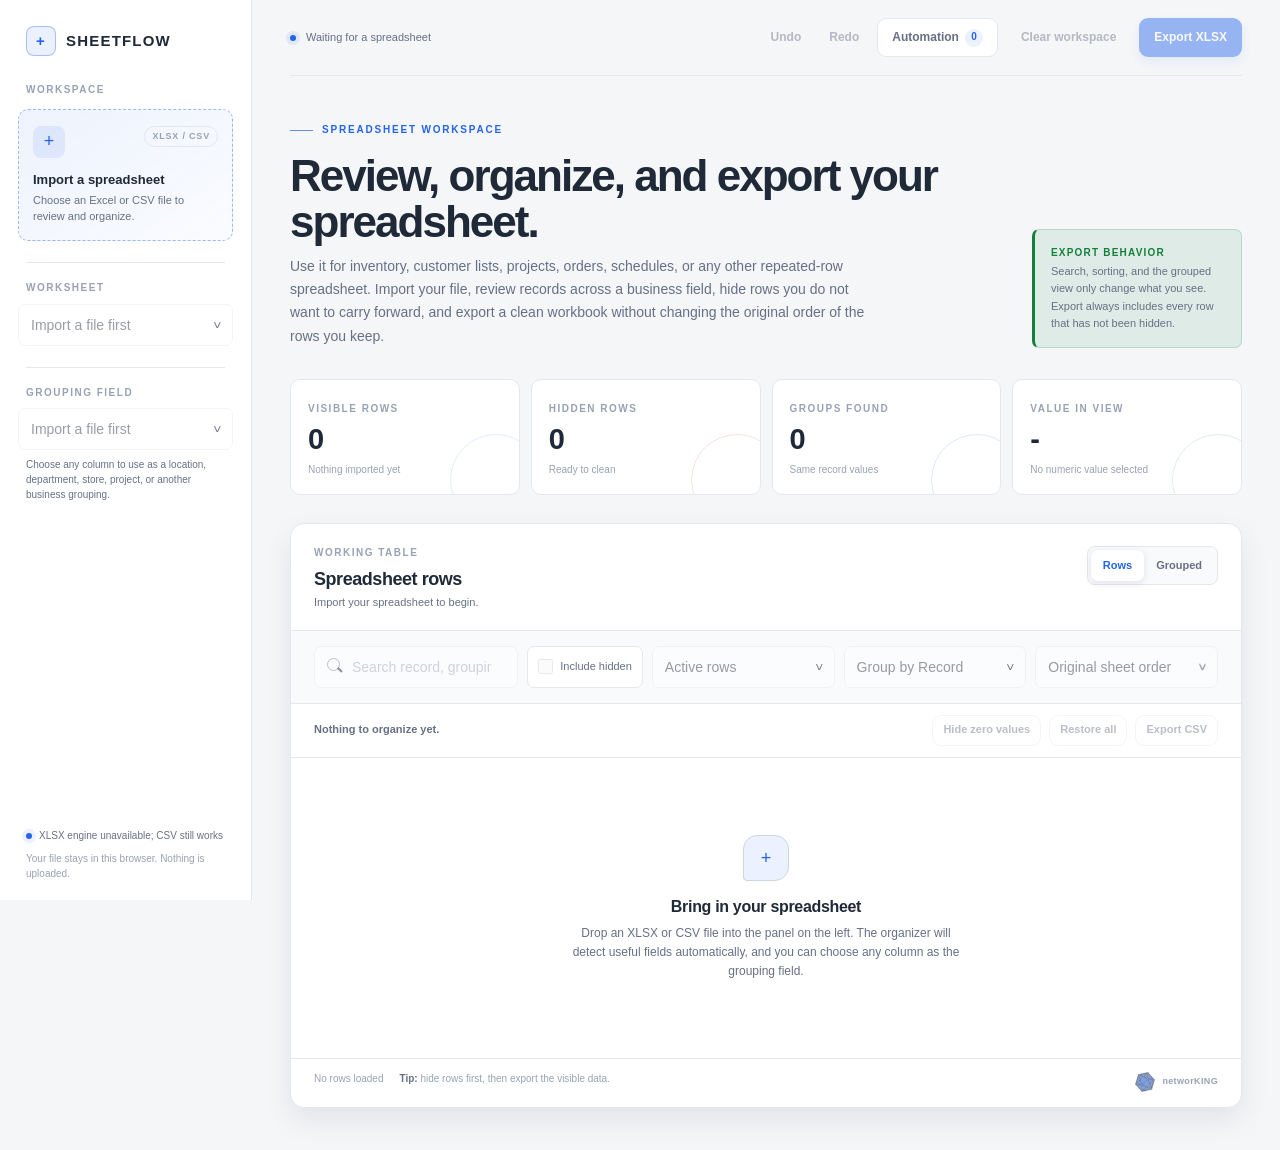
==== Main/stock-organizer.html @ 8cc901a8 "Add files via upload" ====
<!doctype html>
<html lang="en">
<head>
  <meta charset="utf-8">
  <meta name="viewport" content="width=device-width, initial-scale=1">
  <meta name="theme-color" content="#2563eb">
  <meta name="description" content="Review, organize, and export business spreadsheets from your browser.">
  <meta name="application-name" content="Sheetflow">
  <meta name="mobile-web-app-capable" content="yes">
  <meta name="apple-mobile-web-app-capable" content="yes">
  <meta name="apple-mobile-web-app-status-bar-style" content="default">
  <meta name="apple-mobile-web-app-title" content="Sheetflow">
  <link rel="manifest" href="./manifest.webmanifest">
  <link rel="icon" type="image/png" sizes="192x192" href="./icons/icon-192.png">
  <link rel="apple-touch-icon" href="./icons/icon-192.png">
  <title>Sheetflow - Spreadsheet Organizer</title>
  <style>
    :root {
      --bg: #f4f6f8;
      --panel: #ffffff;
      --panel-raised: #f8fafc;
      --line: #e4e7ec;
      --line-strong: #cfd5dd;
      --text: #1f2937;
      --muted: #667085;
      --faint: #98a2b3;
      --amber: #2563eb;
      --amber-soft: rgba(37, 99, 235, .09);
      --mint: #15803d;
      --mint-soft: rgba(21, 128, 61, .09);
      --red: #b42318;
      --red-soft: rgba(180, 35, 24, .08);
      --shadow: 0 12px 30px rgba(16, 24, 40, .08);
      --radius-lg: 14px;
      --radius-md: 10px;
      --radius-sm: 7px;
    }

    * { box-sizing: border-box; }
    html, body { min-width: 320px; min-height: 100%; }
    body {
      margin: 0;
      color: var(--text);
      background: var(--bg);
      font-family: "Segoe UI", Inter, ui-sans-serif, -apple-system, BlinkMacSystemFont, sans-serif;
      font-size: 14px;
      line-height: 1.45;
    }
    button, input, select { font: inherit; }
    button { border: 0; cursor: pointer; }
    button:disabled, select:disabled, input:disabled { cursor: not-allowed; opacity: .45; }
    [hidden] { display: none !important; }

    .app-shell { display: grid; grid-template-columns: 252px minmax(0, 1fr); min-height: 100vh; }
    .sidebar {
      display: flex; position: sticky; top: 0; flex-direction: column; height: 100vh;
      padding: 25px 18px 18px; border-right: 1px solid var(--line); background: var(--panel);
    }
    .brand { display: flex; align-items: center; gap: 10px; padding: 1px 8px 0; font-size: 15px; font-weight: 800; letter-spacing: .08em; }
    .brand-mark {
      display: grid; width: 30px; height: 30px; place-items: center; border: 1px solid rgba(37, 99, 235, .35);
      border-radius: 8px; color: var(--amber); background: var(--amber-soft); font-size: 15px;
    }
    .side-kicker, .field-label, .section-kicker, .stat-label {
      color: var(--faint); font-size: 10px; font-weight: 800; letter-spacing: .15em; text-transform: uppercase;
    }
    .side-kicker { margin: 27px 8px 11px; }
    .drop-zone {
      display: block; padding: 16px 14px 15px; border: 1px dashed rgba(37, 99, 235, .42); border-radius: var(--radius-md);
      background: linear-gradient(145deg, rgba(37, 99, 235, .08), rgba(37, 99, 235, .025));
      transition: border-color .16s, background .16s, transform .16s;
    }
    .drop-zone:hover, .drop-zone.is-dragging { border-color: var(--amber); background: rgba(37, 99, 235, .13); transform: translateY(-1px); }
    .drop-zone.is-loading { opacity: .65; pointer-events: none; }
    .drop-topline { display: flex; align-items: flex-start; justify-content: space-between; gap: 10px; }
    .drop-icon, .file-card-icon, .empty-symbol { display: grid; place-items: center; }
    .drop-icon { width: 32px; height: 32px; border-radius: 8px; color: var(--amber); background: var(--amber-soft); font-size: 18px; }
    .file-types { padding: 3px 7px; border: 1px solid var(--line); border-radius: 99px; color: var(--faint); font-size: 9px; font-weight: 800; letter-spacing: .09em; }
    .drop-zone strong { display: block; margin-top: 13px; font-size: 13px; }
    .drop-zone p { margin: 4px 0 0; color: var(--muted); font-size: 11px; line-height: 1.45; }
    .sidebar-divider { height: 1px; margin: 21px 8px 18px; background: var(--line); }
    .mobile-settings-slot { display: none; }
    .field-label { display: block; margin: 0 8px 8px; }
    .field-help { margin: 7px 8px 0; color: var(--muted); font-size: 10px; line-height: 1.5; }
    .select-wrap { position: relative; }
    .select-wrap::after { position: absolute; top: 50%; right: 13px; color: var(--muted); content: ">"; font-size: 12px; pointer-events: none; transform: translateY(-50%) rotate(90deg); }
    select, .search-input {
      width: 100%; min-height: 42px; border: 1px solid var(--line); border-radius: var(--radius-sm); outline: none;
      color: var(--text); background: var(--panel); transition: border-color .16s, box-shadow .16s;
    }
    select { appearance: none; padding: 0 36px 0 12px; }
    select:focus, .search-input:focus { border-color: rgba(37, 99, 235, .55); box-shadow: 0 0 0 3px rgba(37, 99, 235, .1); }
    .file-card { display: flex; align-items: center; gap: 10px; margin: 18px 2px 0; padding: 11px 10px; border: 1px solid var(--line); border-radius: var(--radius-sm); background: var(--panel-raised); }
    .file-card-icon { flex: 0 0 auto; width: 29px; height: 29px; border-radius: 8px; color: var(--mint); background: var(--mint-soft); font-size: 10px; font-weight: 900; }
    .file-card-copy { min-width: 0; }
    .file-card-copy strong, .file-card-copy span { display: block; overflow: hidden; text-overflow: ellipsis; white-space: nowrap; }
    .file-card-copy strong { font-size: 11px; }
    .file-card-copy span { margin-top: 2px; color: var(--muted); font-size: 10px; }
    .sidebar-foot { margin-top: auto; padding: 15px 8px 1px; color: var(--faint); font-size: 10px; line-height: 1.5; }
    .engine-line, .top-status { display: flex; align-items: center; gap: 10px; }
    .engine-line { gap: 7px; color: var(--muted); font-size: 10px; }
    .status-dot { display: inline-block; width: 6px; height: 6px; border-radius: 50%; background: var(--mint); box-shadow: 0 0 0 4px var(--mint-soft); }
    .status-dot.offline { background: var(--amber); box-shadow: 0 0 0 4px var(--amber-soft); }

     .main { min-width: 0; padding: 0 38px 42px; }
     .topbar { display: flex; align-items: center; justify-content: space-between; min-height: 76px; gap: 16px; border-bottom: 1px solid var(--line); }
     .top-status { color: var(--muted); font-size: 11px; }
     .top-actions, .quick-actions, .selection-actions { display: flex; align-items: center; gap: 8px; }
    .top-actions { flex-wrap: wrap; justify-content: flex-end; }
    .button { display: inline-flex; align-items: center; justify-content: center; min-height: 39px; padding: 0 14px; border: 1px solid transparent; border-radius: 9px; font-size: 12px; font-weight: 750; white-space: nowrap; transition: transform .16s, background .16s, color .16s, border-color .16s; }
    .button:hover:not(:disabled) { transform: translateY(-1px); }
    .button-primary { color: #ffffff; background: var(--amber); box-shadow: 0 5px 12px rgba(37, 99, 235, .18); }
    .button-primary:hover:not(:disabled) { background: #1d4ed8; }
    .button-quiet { border-color: var(--line); color: var(--muted); background: var(--panel); }
    .button-quiet:hover:not(:disabled), .button-ghost:hover:not(:disabled) { color: var(--text); background: var(--panel-raised); }
    .button-ghost { color: var(--muted); background: transparent; }
    .button-danger { border-color: rgba(180, 35, 24, .2); color: var(--red); background: var(--red-soft); }
    .button-small { min-height: 31px; padding: 0 10px; font-size: 11px; }
    .button-history { padding-right: 9px; padding-left: 9px; }
    .button-count { display: inline-flex; align-items: center; justify-content: center; min-width: 18px; min-height: 18px; margin-left: 6px; padding: 0 5px; border-radius: 99px; color: var(--amber); background: var(--amber-soft); font-size: 10px; }

    .hero { display: flex; align-items: flex-end; justify-content: space-between; gap: 40px; padding: 40px 0 31px; }
    .hero-copy { max-width: 710px; }
    .eyebrow { display: inline-flex; align-items: center; gap: 9px; color: var(--amber); font-size: 10px; font-weight: 850; letter-spacing: .18em; text-transform: uppercase; }
    .eyebrow::before { width: 23px; height: 1px; background: var(--amber); content: ""; opacity: .7; }
    h1 { max-width: 720px; margin: 15px 0 11px; font-size: clamp(30px, 3.5vw, 44px); font-weight: 720; letter-spacing: -.045em; line-height: 1.04; }
    .hero-copy p { max-width: 580px; margin: 0; color: var(--muted); font-size: 14px; line-height: 1.65; }
    .hero-note { flex: 0 0 210px; padding: 15px 16px; border: 1px solid rgba(21, 128, 61, .18); border-left: 3px solid var(--mint); border-radius: var(--radius-sm); color: var(--muted); background: var(--mint-soft); font-size: 11px; line-height: 1.55; }
    .hero-note strong { display: block; margin-bottom: 3px; color: var(--mint); font-size: 10px; letter-spacing: .12em; text-transform: uppercase; }

    .stats-grid { display: grid; grid-template-columns: repeat(4, minmax(0, 1fr)); gap: 11px; }
    .stat-card { position: relative; min-height: 112px; padding: 17px; overflow: hidden; border: 1px solid var(--line); border-radius: var(--radius-md); background: var(--panel); }
    .stat-card::after { position: absolute; right: -23px; bottom: -32px; width: 90px; height: 90px; border: 1px solid rgba(37, 99, 235, .12); border-radius: 50%; content: ""; }
    .stat-card:nth-child(2)::after { border-color: rgba(180, 35, 24, .13); }
    .stat-card:nth-child(3)::after { border-color: rgba(37, 99, 235, .15); }
    .stat-card:nth-child(4)::after { border-color: rgba(21, 128, 61, .14); }
    .stat-label { position: relative; z-index: 1; }
    .stat-value { position: relative; z-index: 1; display: block; margin-top: 8px; font-size: 29px; font-weight: 720; letter-spacing: -.05em; line-height: 1; }
    .stat-foot { position: relative; z-index: 1; display: block; margin-top: 9px; color: var(--faint); font-size: 10px; }

    .automation-panel { margin-top: 18px; border: 1px solid var(--line); border-radius: var(--radius-lg); background: var(--panel); box-shadow: 0 7px 20px rgba(16, 24, 40, .05); }
    .automation-head { display: flex; align-items: flex-start; justify-content: space-between; gap: 20px; padding: 19px 21px 16px; border-bottom: 1px solid var(--line); }
    .automation-actions { display: flex; align-items: center; flex-wrap: wrap; justify-content: flex-end; gap: 7px; }
    .automation-list { display: grid; gap: 8px; padding: 13px 21px 15px; }
    .automation-empty { padding: 17px 14px; border: 1px dashed var(--line-strong); border-radius: var(--radius-sm); color: var(--muted); background: var(--panel-raised); font-size: 12px; }
    .automation-rule { display: grid; grid-template-columns: auto minmax(0, 1fr) auto; align-items: center; gap: 12px; padding: 11px 12px; border: 1px solid var(--line); border-radius: var(--radius-sm); background: var(--panel); }
    .automation-rule.is-disabled { opacity: .56; }
    .rule-toggle { display: inline-flex; align-items: center; justify-content: center; width: 30px; height: 30px; border-radius: 8px; background: var(--mint-soft); }
    .rule-toggle input { width: 15px; height: 15px; margin: 0; accent-color: var(--mint); cursor: pointer; }
    .automation-rule-copy { min-width: 0; }
    .automation-rule-copy strong { display: block; overflow: hidden; text-overflow: ellipsis; white-space: nowrap; font-size: 12px; }
    .automation-rule-copy p { margin: 3px 0 0; overflow: hidden; color: var(--muted); font-size: 11px; text-overflow: ellipsis; white-space: nowrap; }
    .automation-rule-copy code { padding: 2px 5px; border-radius: 4px; color: var(--amber); background: var(--amber-soft); font-family: inherit; font-size: 10px; font-weight: 700; }
    .automation-rule-meta { display: block; margin-top: 3px; color: var(--faint); font-size: 10px; }
    .automation-rule-actions { display: flex; align-items: center; gap: 5px; }
    .automation-rule-actions .button { min-height: 28px; padding: 0 8px; font-size: 10px; }
    .automation-form { margin: 0 21px 18px; padding: 15px; border: 1px solid rgba(37, 99, 235, .2); border-radius: var(--radius-md); background: var(--amber-soft); }
    .automation-form-head { display: flex; align-items: baseline; justify-content: space-between; gap: 12px; margin-bottom: 12px; }
    .automation-form-head strong { font-size: 12px; }
    .automation-form-head span { color: var(--muted); font-size: 10px; }
    .automation-form-grid { display: grid; grid-template-columns: minmax(170px, 1.2fr) repeat(3, minmax(130px, 1fr)); gap: 9px; }
    .form-field { display: grid; gap: 5px; color: var(--muted); font-size: 10px; font-weight: 750; }
    .form-hint { color: var(--faint); font-size: 10px; font-weight: 500; }
    .form-field input, .form-field select { min-height: 37px; width: 100%; padding: 0 10px; border: 1px solid var(--line); border-radius: var(--radius-sm); outline: none; color: var(--text); background: var(--panel); }
    .form-field input:focus, .form-field select:focus { border-color: rgba(37, 99, 235, .55); box-shadow: 0 0 0 3px rgba(37, 99, 235, .1); }
    .automation-form-actions { display: flex; justify-content: flex-end; gap: 7px; margin-top: 12px; }

    .workspace { margin-top: 28px; border: 1px solid var(--line); border-radius: var(--radius-lg); background: var(--panel); box-shadow: var(--shadow); }
    .workspace-head { display: flex; align-items: flex-start; justify-content: space-between; gap: 22px; padding: 22px 23px 19px; border-bottom: 1px solid var(--line); }
    h2 { margin: 5px 0 3px; font-size: 18px; font-weight: 720; letter-spacing: -.025em; }
    .section-copy { margin: 0; color: var(--muted); font-size: 11px; }
    .view-tabs { display: inline-flex; flex: 0 0 auto; padding: 3px; border: 1px solid var(--line); border-radius: 8px; background: var(--panel-raised); }
    .view-tab { min-height: 31px; padding: 0 12px; border-radius: 7px; color: var(--muted); background: transparent; font-size: 11px; font-weight: 750; }
    .view-tab[aria-pressed="true"] { color: var(--amber); background: var(--panel); box-shadow: 0 2px 8px rgba(16, 24, 40, .1); }
    .filters { display: grid; grid-template-columns: minmax(220px, 1.8fr) repeat(3, minmax(145px, 1fr)); gap: 9px; padding: 15px 23px; border-bottom: 1px solid var(--line); background: var(--panel-raised); }
    .search-wrap { display: flex; position: relative; align-items: center; gap: 9px; }
    .search-wrap::before { position: absolute; top: 12px; left: 13px; width: 11px; height: 11px; border: 1.5px solid var(--muted); border-radius: 50%; content: ""; opacity: .8; pointer-events: none; }
    .search-wrap::after { position: absolute; top: 23px; left: 23px; width: 6px; height: 1.5px; background: var(--muted); content: ""; opacity: .8; pointer-events: none; transform: rotate(45deg); }
    .search-wrap .search-input { width: auto; min-width: 0; flex: 1 1 auto; padding: 0 12px 0 37px; }
    .search-input::placeholder { color: var(--faint); }
    .search-hidden-toggle { display: inline-flex; flex: 0 0 auto; align-items: center; gap: 7px; min-height: 42px; padding: 0 10px; border: 1px solid var(--line); border-radius: var(--radius-sm); color: var(--muted); background: var(--panel); font-size: 11px; white-space: nowrap; cursor: pointer; }
    .search-hidden-toggle:hover { border-color: var(--line-strong); color: var(--text); background: var(--panel-raised); }
    .search-hidden-toggle input { width: 15px; height: 15px; margin: 0; accent-color: var(--amber); cursor: pointer; }
    .quick-bar, .selection-bar { display: flex; align-items: center; justify-content: space-between; gap: 12px; min-height: 54px; padding: 10px 23px; border-bottom: 1px solid var(--line); }
    .quick-copy { color: var(--faint); font-size: 11px; }
    .quick-copy strong { color: var(--muted); font-weight: 650; }
    .selection-bar { border-bottom-color: rgba(37, 99, 235, .18); background: var(--amber-soft); }
    .selection-count { color: var(--amber); font-size: 11px; font-weight: 750; }

    .table-stage { position: relative; min-height: 230px; }
    .table-scroll { width: 100%; overflow-x: auto; scrollbar-color: rgba(37, 99, 235, .32) transparent; }
    #tableScroll { max-height: min(68vh, 760px); overflow: auto; }
    table { width: 100%; min-width: 700px; border-collapse: separate; border-spacing: 0; text-align: left; }
    th { position: sticky; top: 0; z-index: 2; padding: 12px 13px; border-bottom: 1px solid var(--line-strong); color: var(--faint); background: #f8fafc; font-size: 9px; font-weight: 850; letter-spacing: .14em; text-transform: uppercase; white-space: nowrap; }
    td { max-width: 360px; padding: 12px 13px; border-bottom: 1px solid var(--line); color: var(--text); font-size: 12px; vertical-align: middle; }
    tbody tr { transition: background .14s; }
    tbody tr:hover { background: rgba(37, 99, 235, .04); }
    tbody tr.is-hidden { background: rgba(180, 35, 24, .035); }
    tbody tr.is-hidden td { color: #7f8794; }
    .row-number, .row-number-cell { width: 56px; color: var(--faint); font-variant-numeric: tabular-nums; text-align: right; }
    .check-cell, .check-head { width: 42px; padding-right: 3px; padding-left: 13px; }
    .check-cell input, .check-head input { width: 15px; height: 15px; margin: 0; accent-color: var(--amber); cursor: pointer; }
    .cell-value { display: block; max-width: 370px; overflow: hidden; text-overflow: ellipsis; white-space: nowrap; }
    td[data-cell-row] { cursor: cell; }
    td[data-cell-row]:hover { background: rgba(37, 99, 235, .035); }
    td.cell-selected { outline: 2px solid rgba(37, 99, 235, .55); outline-offset: -2px; background: var(--amber-soft); }
    .cell-empty { color: var(--faint); font-size: 11px; font-style: italic; }
    .match-badge, .muted-badge, .hidden-badge { display: inline-flex; align-items: center; min-height: 22px; padding: 0 7px; border-radius: 6px; font-size: 10px; font-weight: 750; white-space: nowrap; }
    .match-badge { color: var(--amber); background: var(--amber-soft); }
    .muted-badge { color: var(--faint); background: #f2f4f7; }
    .hidden-badge { margin-left: 5px; color: var(--red); background: var(--red-soft); }
    .action-cell { width: 176px; text-align: right; white-space: nowrap; }
    .row-action { min-height: 29px; padding: 0 9px; border: 1px solid var(--line); border-radius: 7px; color: var(--muted); background: transparent; font-size: 10px; font-weight: 750; }
    .action-cell .row-action + .row-action { margin-left: 5px; }
    .row-action:hover { border-color: var(--line-strong); color: var(--text); background: var(--panel-raised); }
    .row-action.restore { border-color: rgba(21, 128, 61, .22); color: var(--mint); background: var(--mint-soft); }
    .row-action.group-action { border-color: rgba(37, 99, 235, .22); color: var(--amber); background: var(--amber-soft); }
    .row-action.group-action.restore { border-color: rgba(21, 128, 61, .22); color: var(--mint); background: var(--mint-soft); }
    .group-row td { padding-top: 14px; padding-bottom: 14px; background: var(--panel-raised); }
    .group-row.group-fully-hidden td { color: #828b99; }
    .expand-button { display: grid; width: 26px; height: 26px; place-items: center; border: 1px solid var(--line); border-radius: 7px; color: var(--muted); background: transparent; font-size: 15px; line-height: 1; transition: transform .16s, color .16s, background .16s; }
    .expand-button[aria-expanded="true"] { color: var(--amber); background: var(--amber-soft); transform: rotate(90deg); }
    .group-product { display: flex; align-items: center; gap: 8px; min-width: 220px; }
    .group-product strong { overflow: hidden; color: var(--text); font-size: 12px; font-weight: 700; text-overflow: ellipsis; white-space: nowrap; }
    .group-count { display: inline-flex; flex: 0 0 auto; align-items: center; min-height: 20px; padding: 0 6px; border-radius: 5px; color: var(--amber); background: var(--amber-soft); font-size: 9px; font-weight: 850; letter-spacing: .04em; text-transform: uppercase; }
    .group-count.unique { color: var(--faint); background: #f2f4f7; }
    .group-meta { color: var(--muted); font-size: 11px; white-space: nowrap; }
    .group-lines { color: var(--faint); font-size: 10px; line-height: 1.55; }
    .details-row:hover { background: transparent; }
    .details-row > td { padding: 0; background: #f5f7fa; }
    .group-details { margin: 0 18px 16px 96px; padding: 13px 14px 0; border: 1px solid var(--line); border-radius: 10px; background: var(--panel); }
    .details-heading { display: flex; align-items: center; justify-content: space-between; gap: 12px; padding-bottom: 10px; color: var(--faint); font-size: 9px; font-weight: 850; letter-spacing: .13em; text-transform: uppercase; }
    .mini-table { min-width: 580px; }
    .mini-table th { position: static; padding: 7px 9px; border-top: 1px solid var(--line); border-bottom: 1px solid var(--line); background: transparent; font-size: 8px; }
    .mini-table td { padding: 8px 9px; font-size: 11px; }
    .mini-table .action-cell { width: 84px; }

    .empty-state { display: grid; min-height: 300px; place-items: center; padding: 35px 22px; text-align: center; }
    .empty-inner { max-width: 390px; }
    .empty-symbol { width: 46px; height: 46px; margin: 0 auto 14px; border: 1px solid var(--line-strong); border-radius: 14px 14px 14px 4px; color: var(--amber); background: var(--amber-soft); font-size: 18px; }
    .empty-state h3 { margin: 0 0 6px; font-size: 16px; letter-spacing: -.02em; }
    .empty-state p { margin: 0; color: var(--muted); font-size: 12px; line-height: 1.6; }
     .workspace-foot { display: flex; flex-wrap: wrap; justify-content: space-between; gap: 16px; padding: 13px 23px 15px; border-top: 1px solid var(--line); color: var(--faint); font-size: 10px; }
     .workspace-foot strong { color: var(--muted); font-weight: 650; }
     .workspace-maker { display: inline-flex; align-items: center; gap: 7px; margin-left: auto; color: var(--faint); font-size: 9px; font-weight: 700; letter-spacing: .04em; }
     .workspace-maker img { width: 20px; height: 20px; object-fit: contain; opacity: .65; }
    .page-controls { display: inline-flex; align-items: center; gap: 7px; color: var(--muted); white-space: nowrap; }
    .page-button { min-height: 27px; padding: 0 8px; border: 1px solid var(--line); border-radius: 6px; color: var(--muted); background: var(--panel); font-size: 10px; font-weight: 700; }
    .page-button:hover:not(:disabled) { border-color: var(--line-strong); color: var(--text); background: var(--panel-raised); }
    .toast { position: fixed; right: 22px; bottom: 22px; z-index: 20; max-width: min(360px, calc(100vw - 44px)); padding: 12px 14px; border: 1px solid var(--line-strong); border-radius: 8px; color: var(--text); background: var(--panel); box-shadow: var(--shadow); font-size: 12px; opacity: 0; pointer-events: none; transform: translateY(8px); transition: opacity .18s, transform .18s; }
    .toast.is-visible { opacity: 1; transform: translateY(0); }
    .toast.success { border-color: rgba(21, 128, 61, .34); }
    .toast.error { border-color: rgba(180, 35, 24, .38); color: #912018; }
    .sr-only { position: absolute; width: 1px; height: 1px; padding: 0; overflow: hidden; clip: rect(0, 0, 0, 0); white-space: nowrap; border: 0; }

    @media (max-width: 1050px) {
      .main { padding-right: 24px; padding-left: 24px; }
      .filters { grid-template-columns: minmax(180px, 1.4fr) repeat(3, minmax(125px, 1fr)); padding-right: 17px; padding-left: 17px; }
      .workspace-head, .quick-bar, .selection-bar, .workspace-foot { padding-right: 17px; padding-left: 17px; }
      .group-details { margin-left: 65px; }
    }
    @media (max-width: 860px) {
      .app-shell { display: block; }
      .sidebar { position: relative; width: 100%; height: auto; padding: 18px; border-right: 0; border-bottom: 1px solid var(--line); }
      .side-kicker { margin-top: 20px; }
      .sidebar-foot { display: none; }
      .main { padding: 0 18px 30px; }
      .topbar { position: sticky; top: 0; z-index: 10; min-height: 67px; background: var(--bg); }
      .hero { align-items: flex-start; flex-direction: column; gap: 20px; padding-top: 36px; }
      .hero-note { flex-basis: auto; max-width: 380px; }
      .filters { grid-template-columns: repeat(3, minmax(0, 1fr)); }
      .search-wrap { grid-column: 1 / -1; }
      .automation-panel { scroll-margin-top: 78px; }
      .automation-head { align-items: flex-start; flex-direction: column; }
      .automation-actions { justify-content: flex-start; }
      .automation-form-grid { grid-template-columns: repeat(2, minmax(0, 1fr)); }
    }
    @media (max-width: 570px) {
      .top-actions .button-ghost { display: none; }
      .topbar { min-height: 62px; gap: 8px; }
       .top-status { max-width: 135px; overflow: hidden; text-overflow: ellipsis; white-space: nowrap; }
      .top-actions { flex: 0 0 auto; gap: 5px; }
      .top-actions .button { min-height: 38px; padding-right: 10px; padding-left: 10px; }
      .hero { display: none; }
      .sidebar > .brand, .sidebar > .side-kicker, .sidebar > .file-card, .sidebar > .sidebar-foot { display: none; }
      .sidebar-settings-slot { display: none; }
      .mobile-settings-slot { display: none; }
      .mobile-settings-slot .sidebar-settings { padding: 12px 12px 2px; border: 1px solid var(--line); border-radius: var(--radius-md); background: var(--panel); }
      .mobile-settings-slot .sidebar-divider:first-child { margin-top: 0; }
      h1 { font-size: 35px; }
      .stats-grid { grid-template-columns: repeat(2, minmax(0, 1fr)); }
      .stat-card { min-height: 100px; padding: 14px; }
      .stat-value { font-size: 25px; }
      .workspace { margin-top: 20px; border-radius: 16px; }
      .workspace-head { align-items: flex-start; flex-direction: column; gap: 15px; }
      .view-tabs { width: 100%; }
      .view-tab { width: 50%; }
      .filters { grid-template-columns: 1fr; padding-top: 12px; padding-bottom: 12px; }
      .search-wrap { grid-column: auto; }
      .quick-bar, .selection-bar, .workspace-foot { align-items: flex-start; flex-direction: column; }
      .quick-actions, .selection-actions { justify-content: flex-start; flex-wrap: wrap; }
      .button-small, .page-button { min-height: 37px; }
       .workspace-foot { gap: 5px; }
       .workspace-maker { margin-left: 0; }
      .group-details { margin-right: 8px; margin-left: 8px; }
      .automation-head, .automation-list, .automation-form { padding-right: 14px; padding-left: 14px; }
      .automation-form { margin-right: 8px; margin-left: 8px; }
      .automation-form-head { align-items: flex-start; flex-direction: column; gap: 4px; }
      .automation-form-grid { grid-template-columns: 1fr; }
      .automation-actions { width: 100%; }
      .automation-actions .button { flex: 1 1 0; }
      .automation-rule { grid-template-columns: auto minmax(0, 1fr); }
      .automation-rule-actions { grid-column: 2; justify-content: flex-start; }
      .automation-rule-copy strong, .automation-rule-copy p { white-space: normal; }
      .search-wrap { flex-wrap: wrap; }
      .search-wrap .search-input { flex-basis: 180px; }
    }
  </style>
</head>
<body>
  <div class="app-shell">
    <aside class="sidebar">
      <div class="brand"><span class="brand-mark">+</span><span>SHEETFLOW</span></div>
      <div class="side-kicker">Workspace</div>
      <label class="drop-zone" id="dropZone" for="fileInput">
        <div class="drop-topline"><span class="drop-icon">+</span><span class="file-types">XLSX / CSV</span></div>
        <strong>Import a spreadsheet</strong>
        <p>Choose an Excel or CSV file to review and organize.</p>
      </label>
      <input class="sr-only" id="fileInput" type="file" accept=".xlsx,.xls,.csv,.tsv,text/csv,application/vnd.openxmlformats-officedocument.spreadsheetml.sheet">
      <div class="sidebar-settings-slot" id="sidebarSettingsSlot">
        <div class="sidebar-settings" id="sidebarSettings">
          <div class="sidebar-divider"></div>
          <label class="field-label" for="sheetSelect">Worksheet</label>
          <div class="select-wrap"><select id="sheetSelect" disabled><option>Import a file first</option></select></div>
          <div class="sidebar-divider"></div>
          <label class="field-label" for="groupFieldSelect">Grouping field</label>
          <div class="select-wrap"><select id="groupFieldSelect" disabled><option>Import a file first</option></select></div>
          <p class="field-help" id="groupFieldHelp">Choose any column for a location, department, store, project, category, or another business grouping.</p>
        </div>
      </div>
      <div class="file-card" id="fileCard" hidden>
        <span class="file-card-icon">XLS</span>
        <div class="file-card-copy"><strong id="fileName">No file loaded</strong><span id="fileMeta">Ready for a sheet</span></div>
      </div>
      <div class="sidebar-foot">
        <div class="engine-line"><span class="status-dot" id="engineDot"></span><span id="engineStatus">Spreadsheet engine ready</span></div>
        <div style="margin-top: 8px;">Your file stays in this browser. Nothing is uploaded.</div>
      </div>
    </aside>

     <main class="main">
         <header class="topbar">
          <div class="top-status"><span class="status-dot" id="workspaceDot"></span><span id="topStatus">Waiting for a spreadsheet</span></div>
          <div class="top-actions"><button class="button button-ghost button-history" id="undoButton" type="button" title="Undo (Ctrl+Z)" disabled>Undo</button><button class="button button-ghost button-history" id="redoButton" type="button" title="Redo (Ctrl+Y)" disabled>Redo</button><button class="button button-quiet" id="automationButton" type="button" aria-expanded="false">Automation <span class="button-count" id="automationRuleCount">0</span></button><button class="button button-ghost" id="clearButton" type="button" disabled>Clear workspace</button><button class="button button-primary" id="exportXlsxButton" type="button" disabled>Export XLSX</button></div>
        </header>

       <div class="mobile-settings-slot" id="mobileSettingsSlot"></div>

       <section class="hero">
        <div class="hero-copy">
          <div class="eyebrow">Spreadsheet workspace</div>
          <h1>Review, organize, and export your spreadsheet.</h1>
          <p>Use it for inventory, customer lists, projects, orders, schedules, or any other repeated-row spreadsheet. Import your file, review records across a business field, hide rows you do not want to carry forward, and export a clean workbook without changing the original order of the rows you keep.</p>
        </div>
        <div class="hero-note"><strong>Export behavior</strong>Search, sorting, and the grouped view only change what you see. Export always includes every row that has not been hidden.</div>
      </section>

      <section class="stats-grid" aria-label="Sheet summary">
        <article class="stat-card"><span class="stat-label">Visible rows</span><strong class="stat-value" id="visibleStat">0</strong><span class="stat-foot" id="visibleStatFoot">Nothing imported yet</span></article>
        <article class="stat-card"><span class="stat-label">Hidden rows</span><strong class="stat-value" id="hiddenStat">0</strong><span class="stat-foot" id="hiddenStatFoot">Ready to clean</span></article>
        <article class="stat-card"><span class="stat-label">Groups found</span><strong class="stat-value" id="duplicateStat">0</strong><span class="stat-foot" id="duplicateStatFoot">Same record values</span></article>
         <article class="stat-card"><span class="stat-label">Value in view</span><strong class="stat-value" id="quantityStat">-</strong><span class="stat-foot" id="quantityStatFoot">No value field selected</span></article>
      </section>

      <section class="automation-panel" id="automationPanel" hidden aria-labelledby="automationTitle">
        <div class="automation-head">
          <div><div class="section-kicker">Repeatable cleanup</div><h2 id="automationTitle">Automation rules</h2><p class="section-copy" id="automationSummary">Create rules for the rows you remove every day.</p></div>
          <div class="automation-actions"><button class="button button-quiet button-small" id="runAutomationButton" type="button" disabled>Run rules</button><button class="button button-primary button-small" id="addRuleButton" type="button">New rule</button><button class="button button-ghost button-small" id="closeAutomationButton" type="button">Close</button></div>
        </div>
        <div class="automation-list" id="automationList"></div>
        <form class="automation-form" id="automationForm" hidden>
          <div class="automation-form-head"><strong id="ruleFormTitle">New automation rule</strong><span>Rules hide matching rows; they never delete data.</span></div>
          <div class="automation-form-grid">
            <label class="form-field"><span>Rule name</span><input id="ruleNameInput" type="text" maxlength="80" placeholder="Hide unwanted records"></label>
            <label class="form-field"><span>Column</span><select id="ruleColumnSelect"></select></label>
            <label class="form-field"><span>Condition</span><select id="ruleOperatorSelect"><option value="contains">Contains</option><option value="equals">Equals</option></select></label>
            <label class="form-field"><span>Value</span><input id="ruleValueInput" type="text" maxlength="120" placeholder="TEST or <empty>"><small class="form-hint">Use &lt;empty&gt; to match blank cells.</small></label>
          </div>
          <div class="automation-form-actions"><button class="button button-ghost button-small" id="cancelRuleButton" type="button">Cancel</button><button class="button button-primary button-small" id="saveRuleButton" type="submit">Save rule</button></div>
        </form>
      </section>

      <section class="workspace" aria-label="Spreadsheet workspace">
        <div class="workspace-head">
          <div><div class="section-kicker">Working table</div><h2 id="tableTitle">Spreadsheet rows</h2><p class="section-copy" id="tableSubtitle">Import your spreadsheet to begin.</p></div>
          <div class="view-tabs" role="group" aria-label="Table view"><button class="view-tab" type="button" data-view="rows" aria-pressed="true">Rows</button><button class="view-tab" type="button" data-view="groups" aria-pressed="false">Grouped</button></div>
        </div>
        <div class="filters">
          <div class="search-wrap"><label class="sr-only" for="searchInput">Search spreadsheet</label><input class="search-input" id="searchInput" type="search" placeholder="Search record, grouping field, or any cell..." disabled><label class="search-hidden-toggle" for="includeHidden"><input id="includeHidden" type="checkbox" disabled><span>Include hidden</span></label></div>
          <div class="select-wrap"><label class="sr-only" for="scopeSelect">Rows to show</label><select id="scopeSelect" disabled><option value="active">Active rows</option><option value="duplicates">Duplicate records</option><option value="hidden">Hidden rows</option><option value="all">All rows</option></select></div>
          <div class="select-wrap"><label class="sr-only" for="duplicateMode">Grouping mode</label><select id="duplicateMode" disabled><option value="product">Group by record</option><option value="location">Group by selected field</option><option value="product-location">Group by record + selected field</option><option value="exact">Group by exact row</option></select></div>
          <div class="select-wrap"><label class="sr-only" for="sortSelect">Sort displayed rows</label><select id="sortSelect" disabled><option value="original">Original sheet order</option><option value="product">Record A-Z</option><option value="quantity">Value high-low</option></select></div>
        </div>
        <div class="quick-bar"><div class="quick-copy" id="quickCopy"><strong>Nothing to organize yet.</strong></div><div class="quick-actions"><button class="button button-quiet button-small" id="hideZeroButton" type="button" disabled>Hide zero values</button><button class="button button-quiet button-small" id="restoreAllButton" type="button" disabled>Restore all</button><button class="button button-quiet button-small" id="exportCsvButton" type="button" disabled>Export CSV</button></div></div>
        <div class="selection-bar" id="selectionBar" hidden><span class="selection-count" id="selectionCount">0 selected</span><div class="selection-actions"><button class="button button-quiet button-small" id="hideSelectedButton" type="button">Hide selected</button><button class="button button-quiet button-small" id="restoreSelectedButton" type="button">Restore selected</button><button class="button button-ghost button-small" id="clearSelectionButton" type="button">Clear selection</button></div></div>
        <div class="table-stage">
          <div class="table-scroll" id="tableScroll" hidden><table id="stockTable"><thead id="tableHead"></thead><tbody id="tableBody"></tbody></table></div>
          <div class="empty-state" id="emptyState"><div class="empty-inner"><div class="empty-symbol">+</div><h3 id="emptyTitle">Bring in your spreadsheet</h3><p id="emptyCopy">Drop an XLSX or CSV file into the panel on the left. The organizer will detect useful fields automatically, and you can choose any columns for your workflow.</p></div></div>
        </div>
         <div class="workspace-foot"><span id="resultCount">No rows loaded</span><div class="page-controls" id="pageControls" hidden><button class="page-button" id="previousPageButton" type="button">Previous</button><span id="pageStatus">Page 1 of 1</span><button class="page-button" id="nextPageButton" type="button">Next</button></div><span id="exportHint"><strong>Tip:</strong> hide rows first, then export the visible data.</span><div class="workspace-maker"><img src="../networKING.svg" alt="networKING logo"><span>networKING</span></div></div>
      </section>
    </main>
  </div>
  <div class="toast" id="toast" role="status" aria-live="polite"></div>

  <script src="https://cdn.sheetjs.com/xlsx-0.20.3/package/dist/xlsx.full.min.js"></script>
  <script>
    (() => {
      "use strict";

      const $ = (id) => document.getElementById(id);
      const refs = {
        fileInput: $("fileInput"), dropZone: $("dropZone"), sheetSelect: $("sheetSelect"),
        fileCard: $("fileCard"), fileName: $("fileName"), fileMeta: $("fileMeta"), sidebarSettings: $("sidebarSettings"), sidebarSettingsSlot: $("sidebarSettingsSlot"), mobileSettingsSlot: $("mobileSettingsSlot"), groupFieldSelect: $("groupFieldSelect"), groupFieldHelp: $("groupFieldHelp"),
        engineDot: $("engineDot"), engineStatus: $("engineStatus"), workspaceDot: $("workspaceDot"),
        topStatus: $("topStatus"), undoButton: $("undoButton"), redoButton: $("redoButton"), automationButton: $("automationButton"),
        automationRuleCount: $("automationRuleCount"), clearButton: $("clearButton"), exportXlsxButton: $("exportXlsxButton"),
        visibleStat: $("visibleStat"), visibleStatFoot: $("visibleStatFoot"), hiddenStat: $("hiddenStat"),
        hiddenStatFoot: $("hiddenStatFoot"), duplicateStat: $("duplicateStat"), duplicateStatFoot: $("duplicateStatFoot"),
        quantityStat: $("quantityStat"), quantityStatFoot: $("quantityStatFoot"), tableTitle: $("tableTitle"),
        tableSubtitle: $("tableSubtitle"), viewTabs: Array.from(document.querySelectorAll("[data-view]")),
        searchInput: $("searchInput"), includeHidden: $("includeHidden"), scopeSelect: $("scopeSelect"), duplicateMode: $("duplicateMode"),
        sortSelect: $("sortSelect"), quickCopy: $("quickCopy"), hideZeroButton: $("hideZeroButton"),
        restoreAllButton: $("restoreAllButton"), exportCsvButton: $("exportCsvButton"), selectionBar: $("selectionBar"),
        selectionCount: $("selectionCount"), hideSelectedButton: $("hideSelectedButton"),
        restoreSelectedButton: $("restoreSelectedButton"), clearSelectionButton: $("clearSelectionButton"),
        tableScroll: $("tableScroll"), tableHead: $("tableHead"), tableBody: $("tableBody"), emptyState: $("emptyState"),
        emptyTitle: $("emptyTitle"), emptyCopy: $("emptyCopy"), resultCount: $("resultCount"), exportHint: $("exportHint"),
        pageControls: $("pageControls"), previousPageButton: $("previousPageButton"), pageStatus: $("pageStatus"), nextPageButton: $("nextPageButton"),
        automationPanel: $("automationPanel"), automationSummary: $("automationSummary"), automationList: $("automationList"),
        runAutomationButton: $("runAutomationButton"), addRuleButton: $("addRuleButton"), closeAutomationButton: $("closeAutomationButton"),
        automationForm: $("automationForm"), ruleFormTitle: $("ruleFormTitle"), ruleNameInput: $("ruleNameInput"), ruleColumnSelect: $("ruleColumnSelect"),
        ruleOperatorSelect: $("ruleOperatorSelect"), ruleValueInput: $("ruleValueInput"), cancelRuleButton: $("cancelRuleButton"), saveRuleButton: $("saveRuleButton"), toast: $("toast")
      };

      const state = {
        fileName: "", sourceType: "", workbook: null, sheetStates: new Map(), currentSheet: "",
        view: "rows", scope: "active", sort: "original", duplicateMode: "product", search: "", searchNormalized: "", includeHidden: false,
        expandedGroups: new Set(), selectedIds: new Set(), selectedCell: null, toastTimer: null,
        loading: false, loadingFileName: "", page: 1, pageSize: 250, automationRules: [], automationPanelOpen: false, editingRuleId: null,
        history: [], historyIndex: -1
      };

      const headerHints = ["location", "store", "branch", "site", "warehouse", "department", "division", "region", "area", "room", "section", "zone", "project", "team", "category", "customer", "client", "order", "case", "ticket", "record", "product", "item", "sku", "description", "quantity", "qty", "stock", "units", "amount", "total", "value", "balance", "count", "name"];
      const automationStorageKey = "stockflow-automation-rules-v1";
      const emptyToken = "<empty>";

      function hasEngine() {
        return typeof window.XLSX !== "undefined" && window.XLSX && window.XLSX.utils;
      }

      function loadAutomationRules() {
        try {
          if (typeof localStorage === "undefined") return [];
          const saved = JSON.parse(localStorage.getItem(automationStorageKey) || "[]");
          if (!Array.isArray(saved)) return [];
          return saved.filter((rule) => rule && typeof rule === "object").map((rule) => ({
            id: String(rule.id || `rule-${Date.now()}-${Math.random().toString(36).slice(2)}`),
            name: String(rule.name || "Untitled rule"), column: String(rule.column || "product"),
            columnLabel: String(rule.columnLabel || "Record"), operator: rule.operator === "equals" ? "equals" : "contains",
            value: String(rule.value || ""), enabled: rule.enabled !== false, lastAffected: Number(rule.lastAffected) || 0,
            lastRunAt: String(rule.lastRunAt || "")
          }));
        } catch (error) {
          console.warn("Automation rules could not be loaded.", error);
          return [];
        }
      }

      function saveAutomationRules() {
        try {
          if (typeof localStorage !== "undefined") localStorage.setItem(automationStorageKey, JSON.stringify(state.automationRules));
        } catch (error) {
          console.warn("Automation rules could not be saved.", error);
        }
      }

      function escapeHTML(value) {
        return String(value).replace(/[&<>"']/g, (character) => {
          if (character === "&") return "&amp;";
          if (character === "<") return "&lt;";
          if (character === ">") return "&gt;";
          if (character === "\"") return "&quot;";
          return "&#39;";
        });
      }

      function valueToString(value) {
        if (value === null || value === undefined) return "";
        if (value instanceof Date && !Number.isNaN(value.getTime())) {
          return value.toLocaleDateString(undefined, { year: "numeric", month: "short", day: "numeric" });
        }
        return String(value);
      }

      function normalizeText(value) {
        return valueToString(value).normalize("NFKC").toLocaleLowerCase().replace(/\s+/g, " ").trim();
      }

      function formatNumber(value) {
        return new Intl.NumberFormat(undefined, { maximumFractionDigits: 4 }).format(value);
      }

      function parseNumber(value) {
        if (typeof value === "number" && Number.isFinite(value)) return value;
        const text = valueToString(value).replace(/,/g, "").trim();
        if (!text) return null;
        const number = Number(text);
        return Number.isFinite(number) ? number : null;
      }

      function formatCell(value) {
        const text = valueToString(value);
        return text ? `<span class="cell-value" title="${escapeHTML(text)}">${escapeHTML(text)}</span>` : `<span class="cell-empty">${escapeHTML(emptyToken)}</span>`;
      }

      function padRow(row, width) {
        const result = Array.isArray(row) ? row.slice(0, width) : [];
        while (result.length < width) result.push("");
        return result;
      }

      function isBlankRow(row) {
        return row.every((value) => !valueToString(value).trim());
      }

      function detectHeaderIndex(aoa) {
        let bestIndex = 0;
        let bestScore = 0;
        for (let index = 0; index < Math.min(aoa.length, 15); index += 1) {
          const text = (aoa[index] || []).map(valueToString).join(" ").toLocaleLowerCase();
          const score = headerHints.reduce((total, hint) => total + (text.includes(hint) ? 1 : 0), 0);
          if (score > bestScore) {
            bestIndex = index;
            bestScore = score;
          }
        }
        if (bestScore > 0) return bestIndex;
        const firstPopulated = aoa.findIndex((row) => (row || []).filter((value) => valueToString(value).trim()).length > 1);
        return firstPopulated >= 0 ? firstPopulated : 0;
      }

      function makeHeaderLabels(values, width) {
        const seen = new Map();
        return values.slice(0, width).map((value, index) => {
          const base = valueToString(value).trim() || `Column ${index + 1}`;
          const count = (seen.get(base) || 0) + 1;
          seen.set(base, count);
          return count === 1 ? base : `${base} (${count})`;
        });
      }

      function findColumn(labels, expressions) {
        return labels.findIndex((label) => expressions.some((expression) => expression.test(label)));
      }

      function buildSheetState(name, sourceSheet, csvRows) {
        let aoa = csvRows;
        let sourceWidth = 1;
        if (sourceSheet) {
          aoa = window.XLSX.utils.sheet_to_json(sourceSheet, { header: 1, defval: "", raw: true, blankrows: true });
          if (sourceSheet["!ref"]) {
            const range = window.XLSX.utils.decode_range(sourceSheet["!ref"]);
            sourceWidth = range.e.c - range.s.c + 1;
          }
        }
        aoa = Array.isArray(aoa) ? aoa : [];
        const width = Math.max(sourceWidth, 1, ...aoa.map((row) => Array.isArray(row) ? row.length : 0));
        const headerIndex = detectHeaderIndex(aoa);
        const headerValues = padRow(aoa[headerIndex] || [], width);
        const headers = makeHeaderLabels(headerValues, width);
        const prefixRows = aoa.slice(0, headerIndex).map((row) => padRow(row, width));
        const rows = aoa.slice(headerIndex + 1).map((row, index) => {
          const values = padRow(row, width);
          return { id: `${name}-${headerIndex + index + 2}`, values, searchText: values.map(normalizeText).join(" "), emptyColumns: values.map((value) => !valueToString(value).trim()), sourceIndex: index, sourceRowNumber: headerIndex + index + 2, blank: isBlankRow(values), hidden: false };
        });
         const product = findColumn(headers, [/product/i, /item/i, /sku/i, /description/i, /customer/i, /client/i, /order/i, /case/i, /ticket/i, /service/i, /account/i, /asset/i, /job/i, /claim/i, /reference/i, /record/i, /code/i, /^name/i, /^id$/i]);
         const location = findColumn(headers, [/location/i, /store/i, /branch/i, /site/i, /warehouse/i, /department/i, /division/i, /region/i, /area/i, /room/i, /section/i, /zone/i, /project/i, /team/i]);
         const quantity = findColumn(headers, [/quantity/i, /qty/i, /stock/i, /on[ -]?hand/i, /units?/i, /count/i, /amount/i, /total/i, /value/i, /balance/i, /cost/i, /price/i, /hours?/i, /score/i, /rate/i, /percent/i]);
        return {
          name, sourceSheet, width, headerIndex, headerValues, headers, prefixRows, rows, groupCache: new Map(),
           productColumn: product >= 0 ? product : null, locationColumn: location >= 0 ? location : null,
          quantityColumn: quantity >= 0 ? quantity : null
        };
      }

      function detectDelimiter(text) {
        const firstLine = text.split(/\r?\n/, 1)[0];
        return [",", "\t", ";"].reduce((best, candidate) => {
          const score = firstLine.split(candidate).length;
          return score > best.score ? { candidate, score } : best;
        }, { candidate: ",", score: 0 }).candidate;
      }

      function parseDelimited(text, delimiter) {
        const rows = [];
        let row = [], field = "", quoted = false;
        for (let index = 0; index < text.length; index += 1) {
          const character = text[index];
          if (quoted) {
            if (character === '"' && text[index + 1] === '"') { field += '"'; index += 1; }
            else if (character === '"') quoted = false;
            else field += character;
          } else if (character === '"' && field.length === 0) quoted = true;
          else if (character === delimiter) { row.push(field); field = ""; }
          else if (character === "\r" || character === "\n") {
            row.push(field); field = "";
            if (row.some((value) => value !== "") || row.length > 1) rows.push(row);
            row = [];
            if (character === "\r" && text[index + 1] === "\n") index += 1;
          } else field += character;
        }
        if (field !== "" || row.length > 0) {
          row.push(field);
          if (row.some((value) => value !== "") || row.length > 1) rows.push(row);
        }
        return rows;
      }

      function currentSheet() { return state.sheetStates.get(state.currentSheet) || null; }

      function placeSidebarSettings() {
        const isPhone = window.matchMedia && window.matchMedia("(max-width: 570px)").matches;
        const target = isPhone ? refs.mobileSettingsSlot : refs.sidebarSettingsSlot;
        if (target && refs.sidebarSettings.parentElement !== target) target.appendChild(refs.sidebarSettings);
      }

      function columnLabel(sheet, columnIndex, fallback) {
        if (!sheet || columnIndex === null || columnIndex === undefined) return fallback;
        return valueToString(sheet.headers[columnIndex]).trim() || fallback;
      }

      function productFieldLabel(sheet) {
        return columnLabel(sheet, sheet ? sheet.productColumn : null, "Record");
      }

      function groupingFieldLabel(sheet) {
        return columnLabel(sheet, sheet ? sheet.locationColumn : null, "Grouping field");
      }

      function valueFieldLabel(sheet) {
        return columnLabel(sheet, sheet ? sheet.quantityColumn : null, "Value");
      }

      function refreshGroupingFieldOptions() {
        const sheet = currentSheet();
        refs.groupFieldSelect.innerHTML = "";
        if (!sheet) {
          refs.groupFieldSelect.add(new Option("Import a file first", ""));
          refs.groupFieldSelect.disabled = true;
          refs.groupFieldHelp.textContent = "Choose any column to use as a location, department, store, project, or another business grouping.";
          return;
        }
        refs.groupFieldSelect.add(new Option("No grouping field", ""));
        sheet.headers.forEach((header, index) => refs.groupFieldSelect.add(new Option(valueToString(header).trim() || `Column ${index + 1}`, String(index))));
        refs.groupFieldSelect.value = sheet.locationColumn === null ? "" : String(sheet.locationColumn);
        refs.groupFieldSelect.disabled = state.loading;
        refs.groupFieldHelp.textContent = sheet.locationColumn === null
          ? "No grouping field selected. Choose a column to group by location, department, store, project, or another business value."
          : `Using "${groupingFieldLabel(sheet)}" for grouping and matching rules on this worksheet.`;
      }

      function updateGroupingModeOptions(sheet) {
        const itemLabel = productFieldLabel(sheet);
        const groupingLabel = groupingFieldLabel(sheet);
        const productOption = refs.duplicateMode.querySelector('[value="product"]');
        const groupingOption = refs.duplicateMode.querySelector('[value="location"]');
        const combinedOption = refs.duplicateMode.querySelector('[value="product-location"]');
        if (productOption) productOption.textContent = `Group by ${itemLabel}`;
        if (groupingOption) groupingOption.textContent = `Group by ${groupingLabel}`;
        if (combinedOption) combinedOption.textContent = `Group by ${itemLabel} + ${groupingLabel}`;
      }

      function updateSortOptions(sheet) {
        const recordOption = refs.sortSelect.querySelector('[value="product"]');
        const valueOption = refs.sortSelect.querySelector('[value="quantity"]');
        if (recordOption) recordOption.textContent = `${productFieldLabel(sheet)} A-Z`;
        if (valueOption) {
          valueOption.textContent = `${valueFieldLabel(sheet)} high-low`;
          valueOption.disabled = !sheet || sheet.quantityColumn === null;
        }
      }

      function productText(row, sheet) {
        if (sheet.productColumn !== null) return valueToString(row.values[sheet.productColumn]);
        return row.values.filter((value, index) => index !== sheet.locationColumn && index !== sheet.quantityColumn).map(valueToString).filter((value) => value.trim()).join(" | ");
      }

      function groupingText(row, sheet) {
        return sheet.locationColumn === null ? "" : valueToString(row.values[sheet.locationColumn]);
      }

      function groupingLabel(sheet = currentSheet()) {
        if (state.duplicateMode === "location") return `${groupingFieldLabel(sheet)} values`;
        if (state.duplicateMode === "product-location") return `${productFieldLabel(sheet)} + ${groupingFieldLabel(sheet)}`;
        if (state.duplicateMode === "exact") return "exact matching rows";
        return `${productFieldLabel(sheet)} values`;
      }

      function duplicateKey(row, sheet) {
        if (state.duplicateMode === "exact") {
          const key = row.values.map(normalizeText).join(String.fromCharCode(31));
          return key || `blank-row-${row.id}`;
        }
        if (state.duplicateMode === "location") {
          const key = normalizeText(groupingText(row, sheet));
          return key || `blank-grouping-field-${row.id}`;
        }
        if (state.duplicateMode === "product-location") {
          const key = [normalizeText(productText(row, sheet)), normalizeText(groupingText(row, sheet))].join(String.fromCharCode(31));
          return key !== String.fromCharCode(31) ? key : `blank-row-${row.id}`;
        }
        const key = normalizeText(productText(row, sheet));
        return key || `blank-row-${row.id}`;
      }

      function groupToken(key) {
        return encodeURIComponent(key);
      }

      function groupKeyFromToken(token) {
        try { return decodeURIComponent(token); }
        catch (error) { return token; }
      }

      function buildGroups(sheet) {
        if (sheet.groupCache && sheet.groupCache.has(state.duplicateMode)) return sheet.groupCache.get(state.duplicateMode);
        const groups = new Map();
        sheet.rows.forEach((row) => {
          const key = duplicateKey(row, sheet);
          if (!groups.has(key)) groups.set(key, { key, rows: [] });
          groups.get(key).rows.push(row);
        });
        if (!sheet.groupCache) sheet.groupCache = new Map();
        sheet.groupCache.set(state.duplicateMode, groups);
        return groups;
      }

      function groupLabel(group, sheet) {
        const row = group.rows[0];
        let text;
        if (state.duplicateMode === "location") {
          text = groupingText(row, sheet).trim() || `${groupingFieldLabel(sheet)} not set`;
        } else if (state.duplicateMode === "product-location") {
          const product = productText(row, sheet).trim() || "Unlabelled record";
          const groupingValue = groupingText(row, sheet).trim() || `${groupingFieldLabel(sheet)} not set`;
          text = `${product} / ${groupingValue}`;
        } else {
          text = state.duplicateMode === "product" ? productText(row, sheet) : (sheet.productColumn !== null ? productText(row, sheet) : row.values.map(valueToString).filter((value) => value.trim()).join(" | "));
        }
        return text.trim() || "Unlabelled row";
      }

      function groupFieldValues(group, sheet) {
        if (sheet.locationColumn === null) return "Choose a grouping field";
        const values = Array.from(new Set(group.rows.map((row) => valueToString(row.values[sheet.locationColumn]).trim()).filter(Boolean)));
        return values.length ? values.join(", ") : `${groupingFieldLabel(sheet)} not set`;
      }

      function groupQuantity(group, sheet, visibleOnly) {
        if (sheet.quantityColumn === null) return "-";
        const values = group.rows.filter((row) => !visibleOnly || !row.hidden).map((row) => parseNumber(row.values[sheet.quantityColumn])).filter((value) => value !== null);
        return values.length ? formatNumber(values.reduce((total, value) => total + value, 0)) : "-";
      }

      function automationColumnIndex(rule, sheet) {
        if (rule.column === "product") return sheet.productColumn;
        if (rule.column === "location") return sheet.locationColumn;
        if (rule.column === "sku") return findColumn(sheet.headers, [/^sku/i]);
        if (rule.column === "any") return null;
        if (rule.column && rule.column.startsWith("header:")) {
          const fallbackIndex = Number(rule.column.slice(7));
          const wantedHeader = normalizeText(rule.columnLabel);
          const matchingIndex = sheet.headers.findIndex((header) => normalizeText(header) === wantedHeader);
          if (matchingIndex >= 0) return matchingIndex;
          return Number.isInteger(fallbackIndex) && fallbackIndex >= 0 && fallbackIndex < sheet.width ? fallbackIndex : null;
        }
        return null;
      }

      function matchesAutomationRule(row, sheet, rule) {
        const needle = normalizeText(rule.value);
        if (!needle || row.blank) return false;
        const columnIndex = automationColumnIndex(rule, sheet);
        if (rule.column !== "any" && columnIndex === null) return false;
        const values = rule.column === "any" ? row.values : [row.values[columnIndex]];
        return values.some((value) => {
          if (needle === emptyToken) return !valueToString(value).trim();
          const text = normalizeText(value);
          return rule.operator === "equals" ? text === needle : text.includes(needle);
        });
      }

      function refreshRuleColumnOptions(selectedValue) {
        const sheet = currentSheet();
        const options = [
          { value: "product", label: `${productFieldLabel(sheet)} (detected)`, disabled: Boolean(sheet && sheet.productColumn === null) },
          { value: "location", label: `${groupingFieldLabel(sheet)} (selected)`, disabled: Boolean(sheet && sheet.locationColumn === null) },
          { value: "sku", label: "SKU", disabled: Boolean(sheet && findColumn(sheet.headers, [/^sku/i]) < 0) },
          { value: "any", label: "Any column" }
        ];
        if (sheet) sheet.headers.forEach((header, index) => options.push({ value: `header:${index}`, label: valueToString(header).trim() || `Column ${index + 1}` }));
        refs.ruleColumnSelect.innerHTML = "";
        options.forEach((option) => {
          const element = new Option(option.label, option.value);
          element.disabled = Boolean(option.disabled);
          refs.ruleColumnSelect.add(element);
        });
        const selectedOption = options.find((option) => option.value === selectedValue);
        refs.ruleColumnSelect.value = selectedOption && !selectedOption.disabled ? selectedValue : "product";
      }

      function automationRuleLabel(rule, sheet = currentSheet()) {
        if (rule.column === "product") return `${productFieldLabel(sheet)} (detected)`;
        if (rule.column === "location") return `${groupingFieldLabel(sheet)} (selected)`;
        if (rule.column === "sku") return "SKU";
        return rule.columnLabel || rule.column;
      }

      function renderAutomation() {
        const enabledCount = state.automationRules.filter((rule) => rule.enabled).length;
        refs.automationRuleCount.textContent = formatNumber(state.automationRules.length);
        refs.automationSummary.textContent = state.automationRules.length
          ? `${formatNumber(enabledCount)} of ${formatNumber(state.automationRules.length)} rule${state.automationRules.length === 1 ? "" : "s"} enabled. Rules run automatically when a file is imported.`
          : "Create rules for the rows you remove every day.";
        refs.runAutomationButton.disabled = !currentSheet() || state.loading;
        if (!state.automationRules.length) {
          refs.automationList.innerHTML = '<div class="automation-empty">No rules yet. Add a rule such as Record contains TEST to hide unwanted rows automatically.</div>';
          return;
        }
        refs.automationList.innerHTML = state.automationRules.map((rule) => {
          const operator = rule.operator === "equals" ? "equals" : "contains";
          const lastRun = rule.lastRunAt ? `Last run: ${new Date(rule.lastRunAt).toLocaleString()} / ${formatNumber(rule.lastAffected)} rows affected` : "Not run yet";
          return `<div class="automation-rule ${rule.enabled ? "" : "is-disabled"}">
            <label class="rule-toggle" title="${rule.enabled ? "Disable rule" : "Enable rule"}"><input type="checkbox" data-rule-toggle="${escapeHTML(rule.id)}" ${rule.enabled ? "checked" : ""}></label>
             <div class="automation-rule-copy"><strong>${escapeHTML(rule.name)}</strong><p><span>${escapeHTML(automationRuleLabel(rule))}</span> ${operator} <code>${escapeHTML(rule.value)}</code> <span>-> Hide row</span></p><span class="automation-rule-meta">${escapeHTML(lastRun)}</span></div>
            <div class="automation-rule-actions"><button class="button button-quiet" type="button" data-automation-action="edit" data-rule-id="${escapeHTML(rule.id)}">Edit</button><button class="button button-danger" type="button" data-automation-action="delete" data-rule-id="${escapeHTML(rule.id)}">Delete</button></div>
          </div>`;
        }).join("");
      }

      function setAutomationPanel(open) {
        state.automationPanelOpen = open;
        refs.automationPanel.hidden = !open;
        refs.automationButton.setAttribute("aria-expanded", String(open));
        if (!open) {
          state.editingRuleId = null;
          refs.automationForm.hidden = true;
        }
        if (open) {
          renderAutomation();
          refreshRuleColumnOptions(refs.ruleColumnSelect.value || "product");
          scrollAutomationPanelIntoView();
        }
      }

      function startNewAutomationRule() {
        setAutomationPanel(true);
        state.editingRuleId = null;
        refs.ruleFormTitle.textContent = "New automation rule";
        refs.ruleNameInput.value = "";
        refs.ruleOperatorSelect.value = "contains";
        refs.ruleValueInput.value = "";
        refreshRuleColumnOptions("product");
        refs.automationForm.hidden = false;
        refs.ruleNameInput.focus();
        scrollAutomationPanelIntoView();
      }

      function editAutomationRule(id) {
        const rule = state.automationRules.find((candidate) => candidate.id === id);
        if (!rule) return;
        setAutomationPanel(true);
        state.editingRuleId = id;
        refs.ruleFormTitle.textContent = "Edit automation rule";
        refs.ruleNameInput.value = rule.name;
        refs.ruleOperatorSelect.value = rule.operator;
        refs.ruleValueInput.value = rule.value;
        refreshRuleColumnOptions(rule.column);
        refs.automationForm.hidden = false;
        refs.ruleNameInput.focus();
        scrollAutomationPanelIntoView();
      }

      function cancelAutomationRule() {
        state.editingRuleId = null;
        refs.automationForm.hidden = true;
      }

      function saveAutomationRule(event) {
        event.preventDefault();
        const name = refs.ruleNameInput.value.trim();
        const value = refs.ruleValueInput.value.trim();
        if (!name || !value) {
          showToast("Add a rule name and a value before saving.", "error");
          return;
        }
        const column = refs.ruleColumnSelect.value || "product";
        const selectedOption = refs.ruleColumnSelect.options[refs.ruleColumnSelect.selectedIndex];
        const nextRule = {
          name, column, columnLabel: selectedOption ? selectedOption.textContent : column,
          operator: refs.ruleOperatorSelect.value === "equals" ? "equals" : "contains", value
        };
        const existing = state.automationRules.find((rule) => rule.id === state.editingRuleId);
        if (existing) {
          Object.assign(existing, nextRule);
          existing.lastAffected = 0;
          existing.lastRunAt = "";
        }
        else state.automationRules.push({ id: `rule-${Date.now()}-${Math.random().toString(36).slice(2)}`, ...nextRule, enabled: true, lastAffected: 0, lastRunAt: "" });
        saveAutomationRules();
        cancelAutomationRule();
        renderAutomation();
        showToast(existing ? "Automation rule updated." : "Automation rule created.", "success");
      }

      function deleteAutomationRule(id) {
        const rule = state.automationRules.find((candidate) => candidate.id === id);
        if (!rule) return;
        if (!window.confirm(`Delete the rule "${rule.name}"?`)) return;
        state.automationRules = state.automationRules.filter((candidate) => candidate.id !== id);
        saveAutomationRules();
        renderAutomation();
        showToast("Automation rule deleted.", "success");
      }

      function runAutomation(options = {}) {
        const enabledRules = state.automationRules.filter((rule) => rule.enabled && normalizeText(rule.value));
        if (!enabledRules.length) return { hiddenCount: 0, enabledCount: 0, changed: false };
        const before = captureVisibility();
        let hiddenCount = 0;
        const runAt = new Date().toISOString();
        enabledRules.forEach((rule) => {
          let affected = 0;
          state.sheetStates.forEach((sheet) => sheet.rows.forEach((row) => {
            if (!matchesAutomationRule(row, sheet, rule)) return;
            affected += 1;
            if (!row.hidden) { row.hidden = true; hiddenCount += 1; }
          }));
          rule.lastAffected = affected;
          rule.lastRunAt = runAt;
        });
        saveAutomationRules();
        const changed = commitVisibilityHistory("Automation rules", before);
        if (changed) state.selectedIds.clear();
        if (options.announce !== false) {
          refresh();
          showToast(hiddenCount ? `Automation complete: ${formatNumber(hiddenCount)} rows automatically hidden.` : "Automation complete: no new rows were hidden.", hiddenCount ? "success" : "");
        }
        return { hiddenCount, enabledCount: enabledRules.length, changed };
      }

      function matchesSearch(row) {
        const query = state.searchNormalized || normalizeText(state.search);
        if (query === emptyToken) return (row.emptyColumns || row.values.map((value) => !valueToString(value).trim())).some(Boolean);
        return !query || (row.searchText || row.values.map(normalizeText).join(" ")).includes(query) || String(row.sourceRowNumber).includes(query);
      }

      function matchesScope(row, group) {
        if (state.scope === "active") return !row.hidden || state.includeHidden;
        if (state.scope === "hidden") return row.hidden;
        if (state.scope === "duplicates") return group.rows.length > 1 && (!row.hidden || state.includeHidden);
        return true;
      }

      function compareRows(first, second, sheet) {
        if (state.sort === "product") {
          const productCompare = normalizeText(productText(first, sheet)).localeCompare(normalizeText(productText(second, sheet)), undefined, { numeric: true });
          if (productCompare) return productCompare;
        }
        if (state.sort === "quantity") {
          const firstValue = parseNumber(sheet.quantityColumn === null ? "" : first.values[sheet.quantityColumn]);
          const secondValue = parseNumber(sheet.quantityColumn === null ? "" : second.values[sheet.quantityColumn]);
          const difference = (secondValue === null ? -Infinity : secondValue) - (firstValue === null ? -Infinity : firstValue);
          if (difference) return difference;
        }
        return first.sourceIndex - second.sourceIndex;
      }

      function displayRows(sheet, groups) {
        return sheet.rows.filter((row) => matchesScope(row, groups.get(duplicateKey(row, sheet))) && matchesSearch(row)).sort((a, b) => compareRows(a, b, sheet));
      }

      function displayGroups(sheet, groups) {
        const result = Array.from(groups.values()).filter((group) => group.rows.some((row) => matchesScope(row, group) && matchesSearch(row)));
        return result.sort((first, second) => {
          if (state.sort === "quantity") {
            const difference = Number(groupQuantity(second, sheet, false).replace(/,/g, "")) - Number(groupQuantity(first, sheet, false).replace(/,/g, ""));
            if (Number.isFinite(difference) && difference) return difference;
          }
          if (state.sort === "product") return groupLabel(first, sheet).localeCompare(groupLabel(second, sheet), undefined, { numeric: true, sensitivity: "base" });
          return first.rows[0].sourceIndex - second.rows[0].sourceIndex;
        });
      }

      function selectedRowsForView() {
        const sheet = currentSheet();
        if (!sheet) return [];
        const groups = buildGroups(sheet);
        if (state.view === "groups") return displayGroups(sheet, groups).flatMap((group) => group.rows);
        return displayRows(sheet, groups);
      }

      function resetPage() {
        state.page = 1;
      }

      function updatePageControls(total) {
        const pageCount = Math.max(1, Math.ceil(total / state.pageSize));
        state.page = Math.min(state.page, pageCount);
        refs.pageControls.hidden = total <= state.pageSize;
        refs.pageStatus.textContent = `Page ${state.page} of ${pageCount}`;
        refs.previousPageButton.disabled = state.page <= 1;
        refs.nextPageButton.disabled = state.page >= pageCount;
      }

      function pageItems(items) {
        const start = (state.page - 1) * state.pageSize;
        return items.slice(start, start + state.pageSize);
      }

      function rowById(id) {
        const sheet = currentSheet();
        return sheet ? sheet.rows.find((row) => row.id === id) : null;
      }

      function showToast(message, type) {
        clearTimeout(state.toastTimer);
        refs.toast.textContent = message;
        refs.toast.className = `toast is-visible${type ? ` ${type}` : ""}`;
        state.toastTimer = setTimeout(() => refs.toast.classList.remove("is-visible"), 3200);
      }

      function captureVisibility() {
        const snapshot = new Map();
        state.sheetStates.forEach((sheet, name) => snapshot.set(name, sheet.rows.map((row) => Boolean(row.hidden))));
        return snapshot;
      }

      function sameVisibility(first, second) {
        if (first.size !== second.size) return false;
        for (const [name, values] of first) {
          const other = second.get(name);
          if (!other || values.length !== other.length || values.some((value, index) => value !== other[index])) return false;
        }
        return true;
      }

      function restoreVisibility(snapshot) {
        snapshot.forEach((values, name) => {
          const sheet = state.sheetStates.get(name);
          if (!sheet) return;
          sheet.rows.forEach((row, index) => { row.hidden = Boolean(values[index]); });
        });
      }

      function commitVisibilityHistory(label, before) {
        const after = captureVisibility();
        if (sameVisibility(before, after)) return false;
        state.history = state.history.slice(0, state.historyIndex + 1);
        state.history.push({ label, before, after });
        if (state.history.length > 50) state.history.shift();
        state.historyIndex = state.history.length - 1;
        return true;
      }

      function resetHistory() {
        state.history = [];
        state.historyIndex = -1;
      }

      function undo() {
        if (state.historyIndex < 0) {
          showToast("There is nothing to undo.");
          return;
        }
        const entry = state.history[state.historyIndex];
        restoreVisibility(entry.before);
        state.historyIndex -= 1;
        state.selectedIds.clear();
        state.selectedCell = null;
        refresh();
        showToast(`Undid ${entry.label}.`, "success");
      }

      function redo() {
        if (state.historyIndex >= state.history.length - 1) {
          showToast("There is nothing to redo.");
          return;
        }
        const entry = state.history[state.historyIndex + 1];
        restoreVisibility(entry.after);
        state.historyIndex += 1;
        state.selectedIds.clear();
        state.selectedCell = null;
        refresh();
        showToast(`Redid ${entry.label}.`, "success");
      }

      function setEngineStatus() {
        const ready = hasEngine();
        refs.engineStatus.textContent = ready ? "Spreadsheet engine ready" : "XLSX engine unavailable; CSV still works";
        refs.engineDot.classList.toggle("offline", !ready);
      }

      function updateStats() {
        const sheet = currentSheet();
        if (!sheet) {
          refs.visibleStat.textContent = "0"; refs.hiddenStat.textContent = "0"; refs.duplicateStat.textContent = "0"; refs.quantityStat.textContent = "-";
          refs.visibleStatFoot.textContent = "Nothing imported yet"; refs.hiddenStatFoot.textContent = "Ready to clean"; refs.duplicateStatFoot.textContent = "Same record values"; refs.quantityStatFoot.textContent = "No numeric value selected";
          return;
        }
        const groups = buildGroups(sheet);
        const visible = sheet.rows.filter((row) => !row.hidden);
        const hidden = sheet.rows.length - visible.length;
        const duplicateGroups = Array.from(groups.values()).filter((group) => group.rows.length > 1).length;
        refs.visibleStat.textContent = formatNumber(visible.length);
        refs.hiddenStat.textContent = formatNumber(hidden);
        refs.duplicateStat.textContent = formatNumber(duplicateGroups);
         refs.visibleStatFoot.textContent = `${formatNumber(sheet.rows.length)} total sheet rows`;
        refs.hiddenStatFoot.textContent = hidden ? "Excluded from the next export" : "Nothing hidden yet";
        refs.duplicateStatFoot.textContent = `Grouped by ${groupingLabel(sheet)}`;
        if (sheet.quantityColumn === null) {
          refs.quantityStat.textContent = "-";
           refs.quantityStatFoot.textContent = "No numeric value column found";
        } else {
          const total = visible.map((row) => parseNumber(row.values[sheet.quantityColumn])).filter((value) => value !== null).reduce((sum, value) => sum + value, 0);
          refs.quantityStat.textContent = formatNumber(total);
           refs.quantityStatFoot.textContent = `Visible ${valueFieldLabel(sheet)} total`;
        }
      }

      function updateControls() {
        const sheet = currentSheet();
        const loaded = Boolean(sheet);
        refs.fileCard.hidden = !state.fileName;
        refs.fileName.textContent = state.fileName || "No file loaded";
         refs.fileMeta.textContent = loaded ? `${formatNumber(sheet.rows.length)} rows / ${formatNumber(sheet.width)} columns` : "Ready for a spreadsheet";
        refs.sheetSelect.disabled = !state.sheetStates.size || state.loading;
        refs.sheetSelect.innerHTML = "";
        if (!state.sheetStates.size) {
          refs.sheetSelect.add(new Option("Import a file first", ""));
        } else {
          state.sheetStates.forEach((value, name) => refs.sheetSelect.add(new Option(name, name)));
          refs.sheetSelect.value = state.currentSheet;
        }
        refreshGroupingFieldOptions();
        refs.searchInput.disabled = !loaded || state.loading;
        refs.includeHidden.disabled = !loaded || state.loading;
        refs.scopeSelect.disabled = !loaded || state.loading;
        refs.duplicateMode.disabled = !loaded || state.loading;
        refs.sortSelect.disabled = !loaded || state.loading;
        const hasGroupingField = loaded && sheet.locationColumn !== null;
         updateGroupingModeOptions(sheet);
         updateSortOptions(sheet);
        Array.from(refs.duplicateMode.options).forEach((option) => {
          option.disabled = !hasGroupingField && ["location", "product-location"].includes(option.value);
        });
         if (!hasGroupingField && ["location", "product-location"].includes(state.duplicateMode)) state.duplicateMode = "product";
         if (sheet && sheet.quantityColumn === null && state.sort === "quantity") state.sort = "original";
        refs.hideZeroButton.textContent = loaded && sheet.quantityColumn !== null ? `Hide zero ${valueFieldLabel(sheet)}` : "Hide zero values";
        refs.hideZeroButton.disabled = !loaded || state.loading || sheet.quantityColumn === null;
        refs.restoreAllButton.disabled = !loaded || state.loading || !sheet.rows.some((row) => row.hidden);
        refs.exportCsvButton.disabled = !loaded || state.loading;
        refs.exportXlsxButton.disabled = !loaded || state.loading || !hasEngine();
        refs.clearButton.disabled = !loaded || state.loading;
        refs.undoButton.disabled = state.loading || state.historyIndex < 0;
        refs.redoButton.disabled = state.loading || state.historyIndex >= state.history.length - 1;
        refs.searchInput.value = state.search;
        refs.includeHidden.checked = state.includeHidden;
        refs.scopeSelect.value = state.scope;
        refs.duplicateMode.value = state.duplicateMode;
        refs.sortSelect.value = state.sort;
        refs.viewTabs.forEach((button) => { button.setAttribute("aria-pressed", String(button.dataset.view === state.view)); });
        refs.workspaceDot.classList.toggle("offline", !loaded);
        refs.dropZone.classList.toggle("is-loading", state.loading);
         refs.searchInput.placeholder = loaded ? `Search ${productFieldLabel(sheet)}, ${groupingFieldLabel(sheet)}, or any cell...` : "Search record, grouping field, or any cell...";
         refs.topStatus.textContent = state.loading ? `Reading ${state.loadingFileName || state.fileName || "your spreadsheet"}...` : (loaded ? `${state.fileName} / ${formatNumber(sheet.rows.length)} rows` : "Waiting for a spreadsheet");
        refs.tableTitle.textContent = loaded ? `${sheet.name} rows` : "Spreadsheet rows";
        refs.tableSubtitle.textContent = loaded ? `${formatNumber(sheet.width)} columns detected. Hide rows here, then export the clean result.` : "Import your spreadsheet to begin.";
        if (!loaded) {
          refs.quickCopy.innerHTML = "<strong>Nothing to organize yet.</strong>";
        } else {
          const duplicateCount = Array.from(buildGroups(sheet).values()).filter((group) => group.rows.length > 1).length;
          refs.quickCopy.innerHTML = `<strong>${formatNumber(duplicateCount)} groups</strong> found by ${escapeHTML(groupingLabel(sheet))}.`;
        }
      }

      function selectAllState(rows) {
        const selected = rows.filter((row) => state.selectedIds.has(row.id)).length;
        return { all: rows.length > 0 && selected === rows.length, some: selected > 0 && selected < rows.length };
      }

      function rawTable(sheet, groups, rows, selectableRows = rows) {
        const stateOfSelectAll = selectAllState(selectableRows);
        refs.tableHead.innerHTML = `<tr><th class="row-number">#</th><th class="check-head"><input type="checkbox" aria-label="Select shown rows" data-all-select ${stateOfSelectAll.all ? "checked" : ""}></th>${sheet.headers.map((header) => `<th>${escapeHTML(header)}</th>`).join("")}<th>Match</th><th class="action-cell">Actions</th></tr>`;
        refs.tableBody.innerHTML = rows.map((row) => {
          const group = groups.get(duplicateKey(row, sheet));
          const count = group.rows.length;
          const hiddenCount = group.rows.filter((groupRow) => groupRow.hidden).length;
          const visibleCount = count - hiddenCount;
          const selectedCellRow = state.selectedCell && state.selectedCell.rowId === row.id;
          const match = count > 1 ? `<span class="match-badge">${count} matches</span>` : '<span class="muted-badge">Unique</span>';
          const hiddenBadge = row.hidden ? '<span class="hidden-badge">excluded</span>' : "";
          const groupAction = count > 1 ? `<button class="row-action group-action ${visibleCount ? "" : "restore"}" type="button" data-action="toggle-group-hidden" data-group-key="${escapeHTML(groupToken(group.key))}" title="${visibleCount ? "Hide all matching rows" : "Restore all matching rows"}">${visibleCount ? "Hide group" : "Restore group"}</button>` : "";
          return `<tr class="${row.hidden ? "is-hidden" : ""}">
            <td class="row-number-cell">${row.sourceRowNumber}</td>
            <td class="check-cell"><input type="checkbox" aria-label="Select row ${row.sourceRowNumber}" data-row-select="${escapeHTML(row.id)}" ${state.selectedIds.has(row.id) ? "checked" : ""}></td>
            ${row.values.map((value, index) => `<td data-cell-row="${escapeHTML(row.id)}" data-cell-column="${index}" class="${selectedCellRow && state.selectedCell.columnIndex === index ? "cell-selected" : ""}" title="Click to select this cell">${formatCell(value)}</td>`).join("")}
            <td>${match}${hiddenBadge}</td>
            <td class="action-cell"><button class="row-action ${row.hidden ? "restore" : ""}" type="button" data-action="toggle-row" data-row-id="${escapeHTML(row.id)}" title="${row.hidden ? "Restore this row" : "Hide this row"}">${row.hidden ? "Restore" : "Hide"}</button>${groupAction}</td>
          </tr>`;
        }).join("");
        const selectAll = refs.tableHead.querySelector("[data-all-select]");
        if (selectAll) selectAll.indeterminate = stateOfSelectAll.some;
      }

      function groupDetails(group, sheet) {
        return `<div class="group-details">
          <div class="details-heading"><span>Original rows in this group</span><span>${group.rows.length} row${group.rows.length === 1 ? "" : "s"}</span></div>
          <div class="table-scroll"><table class="mini-table"><thead><tr><th>#</th>${sheet.headers.map((header) => `<th>${escapeHTML(header)}</th>`).join("")}<th class="action-cell">Action</th></tr></thead><tbody>
            ${group.rows.map((row) => `<tr class="${row.hidden ? "is-hidden" : ""}"><td class="row-number-cell">${row.sourceRowNumber}</td>${row.values.map((value, index) => `<td data-cell-row="${escapeHTML(row.id)}" data-cell-column="${index}" class="${state.selectedCell && state.selectedCell.rowId === row.id && state.selectedCell.columnIndex === index ? "cell-selected" : ""}" title="Click to select this cell">${formatCell(value)}</td>`).join("")}<td class="action-cell"><button class="row-action ${row.hidden ? "restore" : ""}" type="button" data-action="toggle-row" data-row-id="${escapeHTML(row.id)}">${row.hidden ? "Restore" : "Hide"}</button></td></tr>`).join("")}
          </tbody></table></div>
        </div>`;
      }

      function groupedTable(sheet, groups, visibleGroups, selectableRows) {
        const selectState = selectAllState(selectableRows);
        refs.tableHead.innerHTML = `<tr><th class="row-number">#</th><th class="check-head"><input type="checkbox" aria-label="Select shown groups" data-all-select ${selectState.all ? "checked" : ""}></th><th>${escapeHTML(productFieldLabel(sheet))} group</th><th>Matches</th><th>${escapeHTML(groupingFieldLabel(sheet))}</th><th>Visible ${escapeHTML(valueFieldLabel(sheet))}</th><th>Original rows</th><th class="action-cell">Action</th></tr>`;
        refs.tableBody.innerHTML = visibleGroups.map((group) => {
          const expanded = state.expandedGroups.has(group.key);
          const hiddenCount = group.rows.filter((row) => row.hidden).length;
          const visibleCount = group.rows.length - hiddenCount;
          const groupSelected = selectAllState(group.rows);
           const countLabel = group.rows.length > 1 ? `${group.rows.length} matches` : "1 row";
          const lines = group.rows.map((row) => `#${row.sourceRowNumber}`).join(", ");
          return `<tr class="group-row ${visibleCount ? "" : "group-fully-hidden"}">
            <td class="row-number-cell"><button class="expand-button" type="button" aria-label="Toggle group details" aria-expanded="${expanded}" data-action="toggle-group" data-group-key="${groupToken(group.key)}">></button></td>
            <td class="check-cell"><input type="checkbox" aria-label="Select ${escapeHTML(groupLabel(group, sheet))}" data-group-select="${groupToken(group.key)}" ${groupSelected.all ? "checked" : ""}></td>
            <td><div class="group-product"><strong title="${escapeHTML(groupLabel(group, sheet))}">${escapeHTML(groupLabel(group, sheet))}</strong><span class="group-count ${group.rows.length === 1 ? "unique" : ""}">${countLabel}</span></div></td>
            <td><span class="group-meta">${group.rows.length}</span></td>
            <td><span class="group-meta">${escapeHTML(groupFieldValues(group, sheet))}</span></td>
            <td><span class="group-meta">${groupQuantity(group, sheet, true)}</span>${hiddenCount ? `<span class="hidden-badge">${hiddenCount} hidden</span>` : ""}</td>
            <td><span class="group-lines">${escapeHTML(lines)}</span></td>
            <td class="action-cell"><button class="row-action ${visibleCount ? "" : "restore"}" type="button" data-action="toggle-group-hidden" data-group-key="${groupToken(group.key)}">${visibleCount ? "Hide group" : "Restore"}</button></td>
          </tr>${expanded ? `<tr class="details-row"><td colspan="8">${groupDetails(group, sheet)}</td></tr>` : ""}`;
        }).join("");
        const selectAll = refs.tableHead.querySelector("[data-all-select]");
        if (selectAll) selectAll.indeterminate = selectState.some;
        refs.tableBody.querySelectorAll("[data-group-select]").forEach((input) => {
          const group = groups.get(groupKeyFromToken(input.dataset.groupSelect));
          if (!group) return;
          const selected = selectAllState(group.rows);
          input.indeterminate = selected.some;
        });
      }

      function renderTable() {
        const sheet = currentSheet();
        if (!sheet) {
          refs.tableScroll.hidden = true;
          refs.emptyState.hidden = false;
            refs.emptyTitle.textContent = state.loading ? "Reading your spreadsheet..." : "Bring in your spreadsheet";
            refs.emptyCopy.textContent = state.loading ? "The organizer is detecting headers and preparing the working table." : "Drop an XLSX or CSV file into the panel on the left. The organizer will detect useful fields automatically, and you can choose any column as the grouping field.";
          refs.resultCount.textContent = "No rows loaded";
          updatePageControls(0);
          refs.exportHint.innerHTML = "<strong>Tip:</strong> hide rows first, then export the visible data.";
          return;
        }
        const groups = buildGroups(sheet);
        const items = state.view === "rows" ? displayRows(sheet, groups) : displayGroups(sheet, groups);
        const selectableRows = state.view === "rows" ? items : items.flatMap((group) => group.rows);
        updatePageControls(items.length);
        const visibleItems = pageItems(items);
        refs.tableScroll.hidden = items.length === 0;
        refs.emptyState.hidden = items.length !== 0;
        if (state.view === "rows") rawTable(sheet, groups, visibleItems, selectableRows);
        else groupedTable(sheet, groups, visibleItems, selectableRows);
        if (!items.length) {
          refs.emptyTitle.textContent = state.scope === "hidden" ? "No hidden rows" : (state.search ? "No rows match that search" : "Nothing in this view");
          refs.emptyCopy.textContent = state.scope === "hidden" ? "Rows you hide will appear here so you can restore them before exporting." : "Try a different filter, clear the search, or import another sheet.";
        }
        const unit = state.view === "rows" ? "row" : "group";
        refs.resultCount.textContent = `${formatNumber(items.length)} ${unit}${items.length === 1 ? "" : "s"} shown`;
        refs.exportHint.innerHTML = `<strong>${formatNumber(sheet.rows.filter((row) => !row.hidden).length)} rows will export.</strong> Search and sorting do not change the export.`;
      }

      function renderSelection() {
        const count = state.selectedIds.size;
        refs.selectionBar.hidden = count === 0;
        refs.selectionCount.textContent = `${formatNumber(count)} selected`;
      }

      function refresh() {
        setEngineStatus();
        updateControls();
        updateStats();
        renderTable();
        renderSelection();
        renderAutomation();
      }

      function exportRows(sheet) {
        return [...sheet.prefixRows, sheet.headerValues, ...sheet.rows.filter((row) => !row.hidden).map((row) => row.values.slice())];
      }

      function exportBaseName() {
        const base = state.fileName.replace(/\.[^.]+$/, "").replace(/[<>:"/\\|?*]+/g, "-").trim();
        return `${base || "spreadsheet"}-organized`;
      }

      function csvValue(value) {
        const text = valueToString(value);
        return /[",\r\n]/.test(text) ? `"${text.replace(/"/g, '""')}"` : text;
      }

      function downloadText(text, fileName, type) {
        const blob = new Blob([text], { type });
        const link = document.createElement("a");
        link.href = URL.createObjectURL(blob);
        link.download = fileName;
        document.body.appendChild(link);
        link.click();
        setTimeout(() => { URL.revokeObjectURL(link.href); link.remove(); }, 0);
      }

      function exportCsv() {
        const sheet = currentSheet();
        if (!sheet) return;
        const csv = exportRows(sheet).map((row) => row.map(csvValue).join(",")).join("\r\n");
        downloadText(String.fromCharCode(0xFEFF) + csv, `${exportBaseName()}.csv`, "text/csv;charset=utf-8");
        showToast(`${formatNumber(sheet.rows.filter((row) => !row.hidden).length)} rows exported as CSV.`, "success");
      }

      function exportXlsx() {
        const sheet = currentSheet();
        if (!sheet) return;
        if (!hasEngine()) {
          showToast("The XLSX engine is unavailable. Use CSV or reconnect to the internet and reload this page.", "error");
          return;
        }
        try {
          const outputBook = window.XLSX.utils.book_new();
          state.sheetStates.forEach((sheetState) => {
            const outputSheet = window.XLSX.utils.aoa_to_sheet(exportRows(sheetState));
            if (sheetState.sourceSheet && sheetState.sourceSheet["!cols"]) outputSheet["!cols"] = sheetState.sourceSheet["!cols"].map((column) => ({ ...column }));
            window.XLSX.utils.book_append_sheet(outputBook, outputSheet, sheetState.name);
          });
          window.XLSX.writeFile(outputBook, `${exportBaseName()}.xlsx`, { bookType: "xlsx", compression: true });
          showToast("XLSX exported with hidden rows removed.", "success");
        } catch (error) {
          console.error(error);
          showToast("The workbook could not be exported. Try exporting CSV instead.", "error");
        }
      }

      function toggleRow(id) {
        const row = rowById(id);
        if (!row) return;
        const before = captureVisibility();
        row.hidden = !row.hidden;
        state.selectedIds.delete(id);
        commitVisibilityHistory(row.hidden ? "Hide row" : "Restore row", before);
        refresh();
      }

      function toggleGroupHidden(key) {
        const sheet = currentSheet();
        if (!sheet) return;
        const group = buildGroups(sheet).get(key);
        if (!group) return;
        const before = captureVisibility();
        const shouldHide = group.rows.some((row) => !row.hidden);
        group.rows.forEach((row) => { row.hidden = shouldHide; state.selectedIds.delete(row.id); });
        commitVisibilityHistory(shouldHide ? "Hide group" : "Restore group", before);
        refresh();
        showToast(shouldHide ? `${group.rows.length} matching row${group.rows.length === 1 ? "" : "s"} hidden.` : "Group restored.", shouldHide ? "" : "success");
      }

      function toggleGroupExpanded(key) {
        if (state.expandedGroups.has(key)) state.expandedGroups.delete(key);
        else state.expandedGroups.add(key);
        renderTable();
      }

      function applyToSelected(hidden) {
        const sheet = currentSheet();
        if (!sheet || !state.selectedIds.size) return;
        const before = captureVisibility();
        const rows = sheet.rows.filter((row) => state.selectedIds.has(row.id));
        rows.forEach((row) => { row.hidden = hidden; });
        state.selectedIds.clear();
        commitVisibilityHistory(hidden ? "Hide selected rows" : "Restore selected rows", before);
        refresh();
        showToast(`${rows.length} row${rows.length === 1 ? "" : "s"} ${hidden ? "hidden" : "restored"}.`, hidden ? "" : "success");
      }

      function hideZeroQuantity() {
        const sheet = currentSheet();
        if (!sheet || sheet.quantityColumn === null) return;
        const before = captureVisibility();
        let count = 0;
        sheet.rows.forEach((row) => {
          if (!row.hidden && parseNumber(row.values[sheet.quantityColumn]) === 0) { row.hidden = true; count += 1; }
        });
        commitVisibilityHistory("Hide zero-value rows", before);
        refresh();
        showToast(count ? `${count} zero-value row${count === 1 ? "" : "s"} hidden.` : "No visible zero-value rows found.");
      }

      function restoreAll() {
        const sheet = currentSheet();
        if (!sheet) return;
        const before = captureVisibility();
        const count = sheet.rows.filter((row) => row.hidden).length;
        sheet.rows.forEach((row) => { row.hidden = false; });
        state.selectedIds.clear();
        commitVisibilityHistory("Restore all rows", before);
        refresh();
        showToast(count ? `${count} row${count === 1 ? "" : "s"} restored.` : "Everything is already visible.", "success");
      }

      function clearWorkspace() {
        state.fileName = "";
        state.sourceType = "";
        state.workbook = null;
        state.sheetStates = new Map();
        state.currentSheet = "";
        state.loading = false;
        state.loadingFileName = "";
        state.search = "";
        state.searchNormalized = "";
        state.includeHidden = false;
        state.scope = "active";
        state.sort = "original";
        state.view = "rows";
        state.expandedGroups.clear();
        state.selectedIds.clear();
        state.selectedCell = null;
        resetPage();
        resetHistory();
        refs.fileInput.value = "";
        refresh();
      }

      async function importFile(file) {
        if (!file) return;
        const extension = file.name.split(".").pop().toLocaleLowerCase();
        state.loading = true;
        state.loadingFileName = file.name;
        refresh();
        try {
          if (!["xlsx", "xls", "csv", "tsv"].includes(extension)) throw new Error("Please choose an XLSX, XLS, CSV, or TSV file.");
          let workbook = null;
          const sheets = new Map();
          if (extension === "csv" || extension === "tsv") {
            let text = await file.text();
            if (text.charCodeAt(0) === 0xFEFF) text = text.slice(1);
            const rows = parseDelimited(text, extension === "tsv" ? "\t" : detectDelimiter(text));
            sheets.set("Sheet1", buildSheetState("Sheet1", null, rows));
            state.sourceType = extension;
          } else {
            if (!hasEngine()) throw new Error("The XLSX engine is unavailable. Reload this page while connected to the internet, or use CSV.");
            workbook = window.XLSX.read(await file.arrayBuffer(), { type: "array", cellDates: true, raw: true });
            if (!workbook.SheetNames.length) throw new Error("No worksheets were found in that file.");
            workbook.SheetNames.forEach((name) => sheets.set(name, buildSheetState(name, workbook.Sheets[name], null)));
            state.sourceType = extension || "xlsx";
          }
          state.fileName = file.name;
          state.workbook = workbook;
          state.sheetStates = sheets;
          state.currentSheet = sheets.keys().next().value;
          state.search = "";
          state.searchNormalized = "";
          state.includeHidden = false;
          state.scope = "active";
          state.sort = "original";
          state.view = "rows";
          state.expandedGroups.clear();
          state.selectedIds.clear();
          state.selectedCell = null;
          resetPage();
          resetHistory();
          const automationResult = runAutomation({ announce: false });
          refresh();
          const sheet = currentSheet();
          const automationMessage = automationResult.enabledCount ? ` Automation complete: ${formatNumber(automationResult.hiddenCount)} rows automatically hidden.` : "";
          showToast(`${file.name} loaded: ${formatNumber(sheet.rows.length)} data rows ready.${automationMessage}`, "success");
        } catch (error) {
          console.error(error);
          showToast(error.message || "That file could not be imported.", "error");
        } finally {
          state.loading = false;
          state.loadingFileName = "";
          refs.fileInput.value = "";
          refresh();
        }
      }

      function handleTableClick(event) {
        const cell = event.target.closest("[data-cell-row]");
        if (cell && !event.target.closest("button, input")) {
          state.selectedCell = { rowId: cell.dataset.cellRow, columnIndex: Number(cell.dataset.cellColumn) };
          renderTable();
          return;
        }
        const action = event.target.closest("[data-action]");
        if (!action) return;
        if (action.dataset.action === "toggle-row") toggleRow(action.dataset.rowId);
        if (action.dataset.action === "toggle-group") toggleGroupExpanded(groupKeyFromToken(action.dataset.groupKey));
        if (action.dataset.action === "toggle-group-hidden") toggleGroupHidden(groupKeyFromToken(action.dataset.groupKey));
      }

      function handleTableChange(event) {
        const input = event.target;
        if (!(input instanceof HTMLInputElement)) return;
        if (input.matches("[data-row-select]")) {
          if (input.checked) state.selectedIds.add(input.dataset.rowSelect);
          else state.selectedIds.delete(input.dataset.rowSelect);
          refresh();
          return;
        }
        const sheet = currentSheet();
        if (!sheet) return;
        const groups = buildGroups(sheet);
        if (input.matches("[data-group-select]")) {
          const group = groups.get(groupKeyFromToken(input.dataset.groupSelect));
          if (group) group.rows.forEach((row) => input.checked ? state.selectedIds.add(row.id) : state.selectedIds.delete(row.id));
          refresh();
          return;
        }
        if (input.matches("[data-all-select]")) {
          selectedRowsForView().forEach((row) => input.checked ? state.selectedIds.add(row.id) : state.selectedIds.delete(row.id));
          refresh();
        }
      }

      function handleAutomationClick(event) {
        const action = event.target.closest("[data-automation-action]");
        if (!action) return;
        const id = action.dataset.ruleId;
        if (action.dataset.automationAction === "edit") editAutomationRule(id);
        if (action.dataset.automationAction === "delete") deleteAutomationRule(id);
      }

      function handleAutomationChange(event) {
        const input = event.target;
        if (!(input instanceof HTMLInputElement) || !input.matches("[data-rule-toggle]")) return;
        const rule = state.automationRules.find((candidate) => candidate.id === input.dataset.ruleToggle);
        if (!rule) return;
        rule.enabled = input.checked;
        saveAutomationRules();
        renderAutomation();
        showToast(`Rule ${rule.enabled ? "enabled" : "disabled"}.`, "success");
      }

      function scrollAutomationPanelIntoView() {
        if (!window.matchMedia || !window.matchMedia("(max-width: 860px)").matches) return;
        window.requestAnimationFrame(() => {
          refs.automationPanel.scrollIntoView({
            behavior: window.matchMedia("(prefers-reduced-motion: reduce)").matches ? "auto" : "smooth",
            block: "start"
          });
        });
      }

      function copySelectedCell() {
        if (!state.selectedCell) return false;
        const sheet = currentSheet();
        const row = rowById(state.selectedCell.rowId);
        if (!sheet || !row) return false;
        const value = valueToString(row.values[state.selectedCell.columnIndex]);
        if (!navigator.clipboard || !navigator.clipboard.writeText) {
          showToast("Cell selected. Clipboard access is unavailable in this browser.");
          return true;
        }
        navigator.clipboard.writeText(value).then(() => showToast("Cell copied.", "success")).catch(() => showToast("The cell could not be copied.", "error"));
        return true;
      }

      function handleKeyboardShortcuts(event) {
        const key = event.key.toLowerCase();
        const modifier = event.ctrlKey || event.metaKey;
        const targetTag = event.target && event.target.tagName;
        const isEditing = ["INPUT", "TEXTAREA", "SELECT"].includes(targetTag) || Boolean(event.target && event.target.isContentEditable);
        if (event.key === "Escape") {
          if (!refs.automationForm.hidden) cancelAutomationRule();
          else if (state.automationPanelOpen) setAutomationPanel(false);
          return;
        }
        if (modifier && key === "enter" && !refs.automationForm.hidden) {
          event.preventDefault();
          refs.automationForm.requestSubmit();
          return;
        }
        if (modifier && !isEditing && key === "z") {
          event.preventDefault();
          if (event.shiftKey) redo();
          else undo();
          return;
        }
        if (modifier && !isEditing && (key === "y" || (key === "z" && event.shiftKey))) {
          event.preventDefault();
          redo();
          return;
        }
        if (modifier && !isEditing && key === "c" && copySelectedCell()) {
          event.preventDefault();
          return;
        }
        if (!modifier && !isEditing && event.key === "/" && currentSheet()) {
          event.preventDefault();
          refs.searchInput.focus();
        }
      }

      refs.fileInput.addEventListener("change", (event) => importFile(event.target.files[0]));
      refs.dropZone.addEventListener("dragover", (event) => { event.preventDefault(); refs.dropZone.classList.add("is-dragging"); });
      refs.dropZone.addEventListener("dragleave", () => refs.dropZone.classList.remove("is-dragging"));
      refs.dropZone.addEventListener("drop", (event) => {
        event.preventDefault();
        refs.dropZone.classList.remove("is-dragging");
        importFile(event.dataTransfer.files[0]);
      });
      refs.sheetSelect.addEventListener("change", () => {
        state.currentSheet = refs.sheetSelect.value;
        state.selectedIds.clear();
        state.selectedCell = null;
        state.expandedGroups.clear();
        resetPage();
        if (!refs.automationForm.hidden) refreshRuleColumnOptions(refs.ruleColumnSelect.value);
        refresh();
      });
      refs.groupFieldSelect.addEventListener("change", () => {
        const sheet = currentSheet();
        if (!sheet) return;
        const selectedValue = refs.groupFieldSelect.value;
        const selectedIndex = selectedValue === "" ? null : Number(selectedValue);
        sheet.locationColumn = Number.isInteger(selectedIndex) && selectedIndex >= 0 && selectedIndex < sheet.width ? selectedIndex : null;
        if (sheet.groupCache) sheet.groupCache.clear();
        state.selectedIds.clear();
        state.expandedGroups.clear();
        resetPage();
        if (!refs.automationForm.hidden) refreshRuleColumnOptions(refs.ruleColumnSelect.value);
        refresh();
        showToast(sheet.locationColumn === null ? "Grouping field cleared." : `Grouping field set to ${groupingFieldLabel(sheet)}.`, "success");
      });
      refs.searchInput.addEventListener("input", () => { state.search = refs.searchInput.value; state.searchNormalized = normalizeText(state.search); state.selectedIds.clear(); resetPage(); renderTable(); renderSelection(); });
      refs.includeHidden.addEventListener("change", () => { state.includeHidden = refs.includeHidden.checked; state.selectedIds.clear(); resetPage(); renderTable(); renderSelection(); });
      refs.scopeSelect.addEventListener("change", () => { state.scope = refs.scopeSelect.value; state.selectedIds.clear(); resetPage(); renderTable(); renderSelection(); });
      refs.duplicateMode.addEventListener("change", () => { state.duplicateMode = refs.duplicateMode.value; state.selectedIds.clear(); resetPage(); refresh(); });
      refs.sortSelect.addEventListener("change", () => { state.sort = refs.sortSelect.value; resetPage(); renderTable(); });
      refs.viewTabs.forEach((button) => button.addEventListener("click", () => { state.view = button.dataset.view; state.selectedIds.clear(); state.selectedCell = null; resetPage(); refresh(); }));
      refs.tableBody.addEventListener("click", handleTableClick);
      refs.tableHead.addEventListener("change", handleTableChange);
      refs.tableBody.addEventListener("change", handleTableChange);
      refs.automationButton.addEventListener("click", () => setAutomationPanel(!state.automationPanelOpen));
      refs.closeAutomationButton.addEventListener("click", () => setAutomationPanel(false));
      refs.addRuleButton.addEventListener("click", startNewAutomationRule);
      refs.cancelRuleButton.addEventListener("click", cancelAutomationRule);
      refs.automationForm.addEventListener("submit", saveAutomationRule);
      refs.automationList.addEventListener("click", handleAutomationClick);
      refs.automationList.addEventListener("change", handleAutomationChange);
      refs.runAutomationButton.addEventListener("click", () => runAutomation());
      refs.undoButton.addEventListener("click", undo);
      refs.redoButton.addEventListener("click", redo);
      refs.previousPageButton.addEventListener("click", () => { state.page = Math.max(1, state.page - 1); renderTable(); });
      refs.nextPageButton.addEventListener("click", () => { state.page += 1; renderTable(); });
      refs.hideZeroButton.addEventListener("click", hideZeroQuantity);
      refs.restoreAllButton.addEventListener("click", restoreAll);
      refs.exportCsvButton.addEventListener("click", exportCsv);
      refs.exportXlsxButton.addEventListener("click", exportXlsx);
      refs.clearButton.addEventListener("click", clearWorkspace);
      refs.hideSelectedButton.addEventListener("click", () => applyToSelected(true));
      refs.restoreSelectedButton.addEventListener("click", () => applyToSelected(false));
      refs.clearSelectionButton.addEventListener("click", () => { state.selectedIds.clear(); refresh(); });
      document.addEventListener("keydown", handleKeyboardShortcuts);
      window.addEventListener("resize", placeSidebarSettings);

      state.automationRules = loadAutomationRules();
      placeSidebarSettings();
      refreshRuleColumnOptions("product");
      setEngineStatus();
      refresh();
    })();

    if ("serviceWorker" in navigator) {
      window.addEventListener("load", () => {
        navigator.serviceWorker.register("./service-worker.js", { scope: "./" })
          .catch((error) => console.warn("Sheetflow offline support is unavailable.", error));
      });
    }
  </script>
</body>
</html>
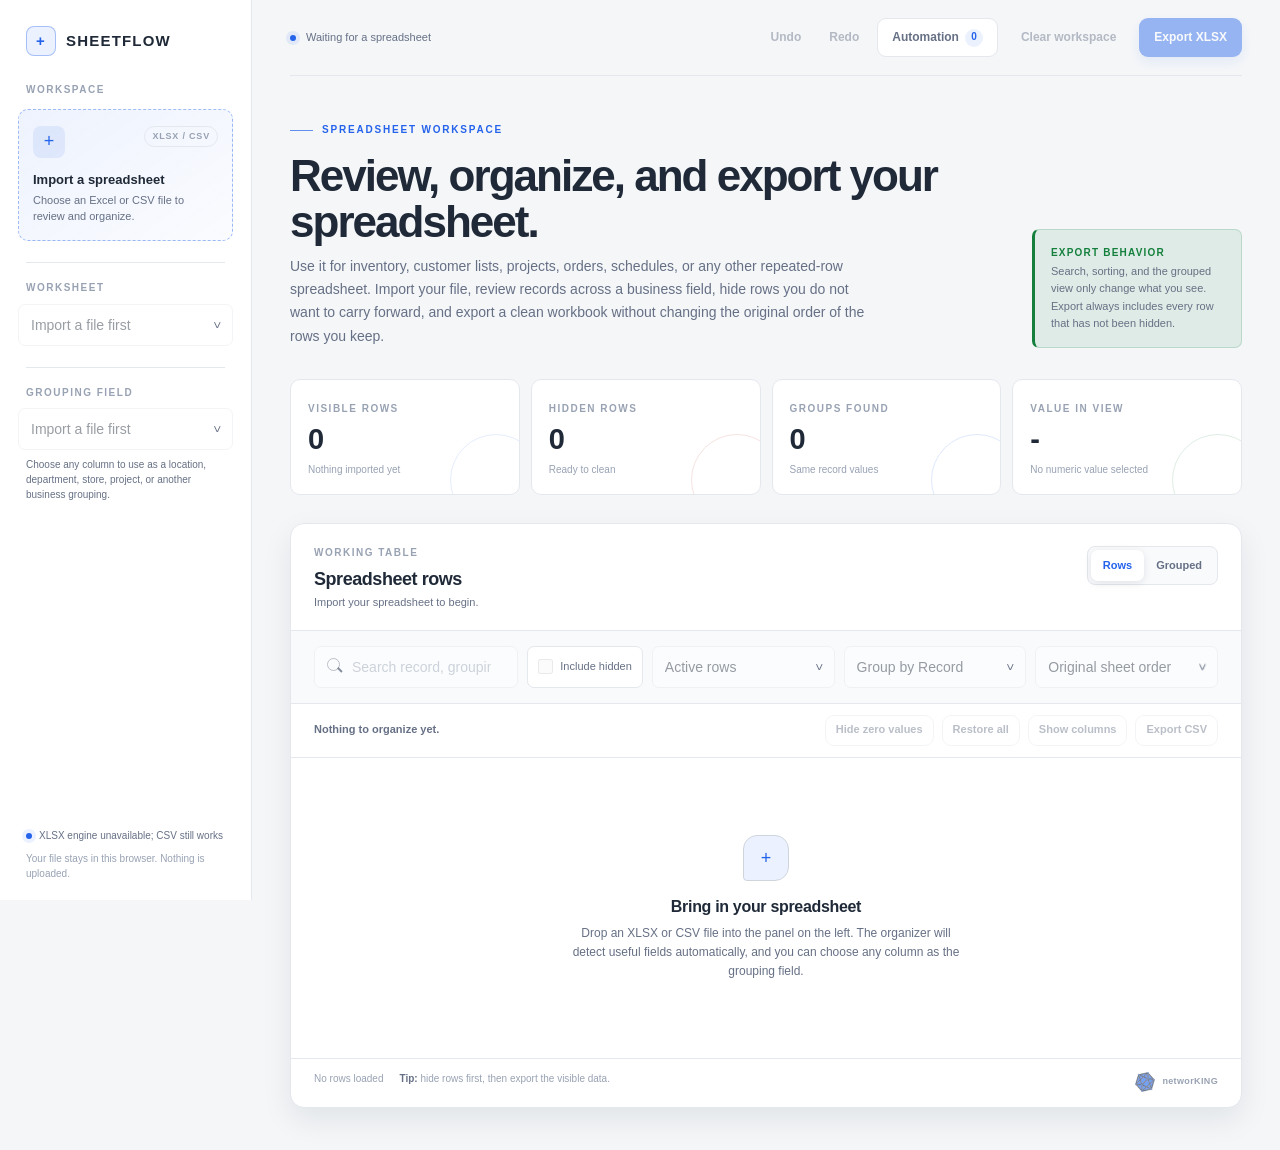
==== commit f624f985: "J.A.R.V.I.S. deploy: Main/stock-organizer.html" ====
--- a/Main/stock-organizer.html
+++ b/Main/stock-organizer.html
@@ -1,1706 +1,2197 @@
-<!doctype html>
-<html lang="en">
-<head>
-  <meta charset="utf-8">
-  <meta name="viewport" content="width=device-width, initial-scale=1">
-  <meta name="theme-color" content="#2563eb">
-  <meta name="description" content="Review, organize, and export business spreadsheets from your browser.">
-  <meta name="application-name" content="Sheetflow">
-  <meta name="mobile-web-app-capable" content="yes">
-  <meta name="apple-mobile-web-app-capable" content="yes">
-  <meta name="apple-mobile-web-app-status-bar-style" content="default">
-  <meta name="apple-mobile-web-app-title" content="Sheetflow">
-  <link rel="manifest" href="./manifest.webmanifest">
-  <link rel="icon" type="image/png" sizes="192x192" href="./icons/icon-192.png">
-  <link rel="apple-touch-icon" href="./icons/icon-192.png">
-  <title>Sheetflow - Spreadsheet Organizer</title>
-  <style>
-    :root {
-      --bg: #f4f6f8;
-      --panel: #ffffff;
-      --panel-raised: #f8fafc;
-      --line: #e4e7ec;
-      --line-strong: #cfd5dd;
-      --text: #1f2937;
-      --muted: #667085;
-      --faint: #98a2b3;
-      --amber: #2563eb;
-      --amber-soft: rgba(37, 99, 235, .09);
-      --mint: #15803d;
-      --mint-soft: rgba(21, 128, 61, .09);
-      --red: #b42318;
-      --red-soft: rgba(180, 35, 24, .08);
-      --shadow: 0 12px 30px rgba(16, 24, 40, .08);
-      --radius-lg: 14px;
-      --radius-md: 10px;
-      --radius-sm: 7px;
-    }
-
-    * { box-sizing: border-box; }
-    html, body { min-width: 320px; min-height: 100%; }
-    body {
-      margin: 0;
-      color: var(--text);
-      background: var(--bg);
-      font-family: "Segoe UI", Inter, ui-sans-serif, -apple-system, BlinkMacSystemFont, sans-serif;
-      font-size: 14px;
-      line-height: 1.45;
-    }
-    button, input, select { font: inherit; }
-    button { border: 0; cursor: pointer; }
-    button:disabled, select:disabled, input:disabled { cursor: not-allowed; opacity: .45; }
-    [hidden] { display: none !important; }
-
-    .app-shell { display: grid; grid-template-columns: 252px minmax(0, 1fr); min-height: 100vh; }
-    .sidebar {
-      display: flex; position: sticky; top: 0; flex-direction: column; height: 100vh;
-      padding: 25px 18px 18px; border-right: 1px solid var(--line); background: var(--panel);
-    }
-    .brand { display: flex; align-items: center; gap: 10px; padding: 1px 8px 0; font-size: 15px; font-weight: 800; letter-spacing: .08em; }
-    .brand-mark {
-      display: grid; width: 30px; height: 30px; place-items: center; border: 1px solid rgba(37, 99, 235, .35);
-      border-radius: 8px; color: var(--amber); background: var(--amber-soft); font-size: 15px;
-    }
-    .side-kicker, .field-label, .section-kicker, .stat-label {
-      color: var(--faint); font-size: 10px; font-weight: 800; letter-spacing: .15em; text-transform: uppercase;
-    }
-    .side-kicker { margin: 27px 8px 11px; }
-    .drop-zone {
-      display: block; padding: 16px 14px 15px; border: 1px dashed rgba(37, 99, 235, .42); border-radius: var(--radius-md);
-      background: linear-gradient(145deg, rgba(37, 99, 235, .08), rgba(37, 99, 235, .025));
-      transition: border-color .16s, background .16s, transform .16s;
-    }
-    .drop-zone:hover, .drop-zone.is-dragging { border-color: var(--amber); background: rgba(37, 99, 235, .13); transform: translateY(-1px); }
-    .drop-zone.is-loading { opacity: .65; pointer-events: none; }
-    .drop-topline { display: flex; align-items: flex-start; justify-content: space-between; gap: 10px; }
-    .drop-icon, .file-card-icon, .empty-symbol { display: grid; place-items: center; }
-    .drop-icon { width: 32px; height: 32px; border-radius: 8px; color: var(--amber); background: var(--amber-soft); font-size: 18px; }
-    .file-types { padding: 3px 7px; border: 1px solid var(--line); border-radius: 99px; color: var(--faint); font-size: 9px; font-weight: 800; letter-spacing: .09em; }
-    .drop-zone strong { display: block; margin-top: 13px; font-size: 13px; }
-    .drop-zone p { margin: 4px 0 0; color: var(--muted); font-size: 11px; line-height: 1.45; }
-    .sidebar-divider { height: 1px; margin: 21px 8px 18px; background: var(--line); }
-    .mobile-settings-slot { display: none; }
-    .field-label { display: block; margin: 0 8px 8px; }
-    .field-help { margin: 7px 8px 0; color: var(--muted); font-size: 10px; line-height: 1.5; }
-    .select-wrap { position: relative; }
-    .select-wrap::after { position: absolute; top: 50%; right: 13px; color: var(--muted); content: ">"; font-size: 12px; pointer-events: none; transform: translateY(-50%) rotate(90deg); }
-    select, .search-input {
-      width: 100%; min-height: 42px; border: 1px solid var(--line); border-radius: var(--radius-sm); outline: none;
-      color: var(--text); background: var(--panel); transition: border-color .16s, box-shadow .16s;
-    }
-    select { appearance: none; padding: 0 36px 0 12px; }
-    select:focus, .search-input:focus { border-color: rgba(37, 99, 235, .55); box-shadow: 0 0 0 3px rgba(37, 99, 235, .1); }
-    .file-card { display: flex; align-items: center; gap: 10px; margin: 18px 2px 0; padding: 11px 10px; border: 1px solid var(--line); border-radius: var(--radius-sm); background: var(--panel-raised); }
-    .file-card-icon { flex: 0 0 auto; width: 29px; height: 29px; border-radius: 8px; color: var(--mint); background: var(--mint-soft); font-size: 10px; font-weight: 900; }
-    .file-card-copy { min-width: 0; }
-    .file-card-copy strong, .file-card-copy span { display: block; overflow: hidden; text-overflow: ellipsis; white-space: nowrap; }
-    .file-card-copy strong { font-size: 11px; }
-    .file-card-copy span { margin-top: 2px; color: var(--muted); font-size: 10px; }
-    .sidebar-foot { margin-top: auto; padding: 15px 8px 1px; color: var(--faint); font-size: 10px; line-height: 1.5; }
-    .engine-line, .top-status { display: flex; align-items: center; gap: 10px; }
-    .engine-line { gap: 7px; color: var(--muted); font-size: 10px; }
-    .status-dot { display: inline-block; width: 6px; height: 6px; border-radius: 50%; background: var(--mint); box-shadow: 0 0 0 4px var(--mint-soft); }
-    .status-dot.offline { background: var(--amber); box-shadow: 0 0 0 4px var(--amber-soft); }
-
-     .main { min-width: 0; padding: 0 38px 42px; }
-     .topbar { display: flex; align-items: center; justify-content: space-between; min-height: 76px; gap: 16px; border-bottom: 1px solid var(--line); }
-     .top-status { color: var(--muted); font-size: 11px; }
-     .top-actions, .quick-actions, .selection-actions { display: flex; align-items: center; gap: 8px; }
-    .top-actions { flex-wrap: wrap; justify-content: flex-end; }
-    .button { display: inline-flex; align-items: center; justify-content: center; min-height: 39px; padding: 0 14px; border: 1px solid transparent; border-radius: 9px; font-size: 12px; font-weight: 750; white-space: nowrap; transition: transform .16s, background .16s, color .16s, border-color .16s; }
-    .button:hover:not(:disabled) { transform: translateY(-1px); }
-    .button-primary { color: #ffffff; background: var(--amber); box-shadow: 0 5px 12px rgba(37, 99, 235, .18); }
-    .button-primary:hover:not(:disabled) { background: #1d4ed8; }
-    .button-quiet { border-color: var(--line); color: var(--muted); background: var(--panel); }
-    .button-quiet:hover:not(:disabled), .button-ghost:hover:not(:disabled) { color: var(--text); background: var(--panel-raised); }
-    .button-ghost { color: var(--muted); background: transparent; }
-    .button-danger { border-color: rgba(180, 35, 24, .2); color: var(--red); background: var(--red-soft); }
-    .button-small { min-height: 31px; padding: 0 10px; font-size: 11px; }
-    .button-history { padding-right: 9px; padding-left: 9px; }
-    .button-count { display: inline-flex; align-items: center; justify-content: center; min-width: 18px; min-height: 18px; margin-left: 6px; padding: 0 5px; border-radius: 99px; color: var(--amber); background: var(--amber-soft); font-size: 10px; }
-
-    .hero { display: flex; align-items: flex-end; justify-content: space-between; gap: 40px; padding: 40px 0 31px; }
-    .hero-copy { max-width: 710px; }
-    .eyebrow { display: inline-flex; align-items: center; gap: 9px; color: var(--amber); font-size: 10px; font-weight: 850; letter-spacing: .18em; text-transform: uppercase; }
-    .eyebrow::before { width: 23px; height: 1px; background: var(--amber); content: ""; opacity: .7; }
-    h1 { max-width: 720px; margin: 15px 0 11px; font-size: clamp(30px, 3.5vw, 44px); font-weight: 720; letter-spacing: -.045em; line-height: 1.04; }
-    .hero-copy p { max-width: 580px; margin: 0; color: var(--muted); font-size: 14px; line-height: 1.65; }
-    .hero-note { flex: 0 0 210px; padding: 15px 16px; border: 1px solid rgba(21, 128, 61, .18); border-left: 3px solid var(--mint); border-radius: var(--radius-sm); color: var(--muted); background: var(--mint-soft); font-size: 11px; line-height: 1.55; }
-    .hero-note strong { display: block; margin-bottom: 3px; color: var(--mint); font-size: 10px; letter-spacing: .12em; text-transform: uppercase; }
-
-    .stats-grid { display: grid; grid-template-columns: repeat(4, minmax(0, 1fr)); gap: 11px; }
-    .stat-card { position: relative; min-height: 112px; padding: 17px; overflow: hidden; border: 1px solid var(--line); border-radius: var(--radius-md); background: var(--panel); }
-    .stat-card::after { position: absolute; right: -23px; bottom: -32px; width: 90px; height: 90px; border: 1px solid rgba(37, 99, 235, .12); border-radius: 50%; content: ""; }
-    .stat-card:nth-child(2)::after { border-color: rgba(180, 35, 24, .13); }
-    .stat-card:nth-child(3)::after { border-color: rgba(37, 99, 235, .15); }
-    .stat-card:nth-child(4)::after { border-color: rgba(21, 128, 61, .14); }
-    .stat-label { position: relative; z-index: 1; }
-    .stat-value { position: relative; z-index: 1; display: block; margin-top: 8px; font-size: 29px; font-weight: 720; letter-spacing: -.05em; line-height: 1; }
-    .stat-foot { position: relative; z-index: 1; display: block; margin-top: 9px; color: var(--faint); font-size: 10px; }
-
-    .automation-panel { margin-top: 18px; border: 1px solid var(--line); border-radius: var(--radius-lg); background: var(--panel); box-shadow: 0 7px 20px rgba(16, 24, 40, .05); }
-    .automation-head { display: flex; align-items: flex-start; justify-content: space-between; gap: 20px; padding: 19px 21px 16px; border-bottom: 1px solid var(--line); }
-    .automation-actions { display: flex; align-items: center; flex-wrap: wrap; justify-content: flex-end; gap: 7px; }
-    .automation-list { display: grid; gap: 8px; padding: 13px 21px 15px; }
-    .automation-empty { padding: 17px 14px; border: 1px dashed var(--line-strong); border-radius: var(--radius-sm); color: var(--muted); background: var(--panel-raised); font-size: 12px; }
-    .automation-rule { display: grid; grid-template-columns: auto minmax(0, 1fr) auto; align-items: center; gap: 12px; padding: 11px 12px; border: 1px solid var(--line); border-radius: var(--radius-sm); background: var(--panel); }
-    .automation-rule.is-disabled { opacity: .56; }
-    .rule-toggle { display: inline-flex; align-items: center; justify-content: center; width: 30px; height: 30px; border-radius: 8px; background: var(--mint-soft); }
-    .rule-toggle input { width: 15px; height: 15px; margin: 0; accent-color: var(--mint); cursor: pointer; }
-    .automation-rule-copy { min-width: 0; }
-    .automation-rule-copy strong { display: block; overflow: hidden; text-overflow: ellipsis; white-space: nowrap; font-size: 12px; }
-    .automation-rule-copy p { margin: 3px 0 0; overflow: hidden; color: var(--muted); font-size: 11px; text-overflow: ellipsis; white-space: nowrap; }
-    .automation-rule-copy code { padding: 2px 5px; border-radius: 4px; color: var(--amber); background: var(--amber-soft); font-family: inherit; font-size: 10px; font-weight: 700; }
-    .automation-rule-meta { display: block; margin-top: 3px; color: var(--faint); font-size: 10px; }
-    .automation-rule-actions { display: flex; align-items: center; gap: 5px; }
-    .automation-rule-actions .button { min-height: 28px; padding: 0 8px; font-size: 10px; }
-    .automation-form { margin: 0 21px 18px; padding: 15px; border: 1px solid rgba(37, 99, 235, .2); border-radius: var(--radius-md); background: var(--amber-soft); }
-    .automation-form-head { display: flex; align-items: baseline; justify-content: space-between; gap: 12px; margin-bottom: 12px; }
-    .automation-form-head strong { font-size: 12px; }
-    .automation-form-head span { color: var(--muted); font-size: 10px; }
-    .automation-form-grid { display: grid; grid-template-columns: minmax(170px, 1.2fr) repeat(3, minmax(130px, 1fr)); gap: 9px; }
-    .form-field { display: grid; gap: 5px; color: var(--muted); font-size: 10px; font-weight: 750; }
-    .form-hint { color: var(--faint); font-size: 10px; font-weight: 500; }
-    .form-field input, .form-field select { min-height: 37px; width: 100%; padding: 0 10px; border: 1px solid var(--line); border-radius: var(--radius-sm); outline: none; color: var(--text); background: var(--panel); }
-    .form-field input:focus, .form-field select:focus { border-color: rgba(37, 99, 235, .55); box-shadow: 0 0 0 3px rgba(37, 99, 235, .1); }
-    .automation-form-actions { display: flex; justify-content: flex-end; gap: 7px; margin-top: 12px; }
-
-    .workspace { margin-top: 28px; border: 1px solid var(--line); border-radius: var(--radius-lg); background: var(--panel); box-shadow: var(--shadow); }
-    .workspace-head { display: flex; align-items: flex-start; justify-content: space-between; gap: 22px; padding: 22px 23px 19px; border-bottom: 1px solid var(--line); }
-    h2 { margin: 5px 0 3px; font-size: 18px; font-weight: 720; letter-spacing: -.025em; }
-    .section-copy { margin: 0; color: var(--muted); font-size: 11px; }
-    .view-tabs { display: inline-flex; flex: 0 0 auto; padding: 3px; border: 1px solid var(--line); border-radius: 8px; background: var(--panel-raised); }
-    .view-tab { min-height: 31px; padding: 0 12px; border-radius: 7px; color: var(--muted); background: transparent; font-size: 11px; font-weight: 750; }
-    .view-tab[aria-pressed="true"] { color: var(--amber); background: var(--panel); box-shadow: 0 2px 8px rgba(16, 24, 40, .1); }
-    .filters { display: grid; grid-template-columns: minmax(220px, 1.8fr) repeat(3, minmax(145px, 1fr)); gap: 9px; padding: 15px 23px; border-bottom: 1px solid var(--line); background: var(--panel-raised); }
-    .search-wrap { display: flex; position: relative; align-items: center; gap: 9px; }
-    .search-wrap::before { position: absolute; top: 12px; left: 13px; width: 11px; height: 11px; border: 1.5px solid var(--muted); border-radius: 50%; content: ""; opacity: .8; pointer-events: none; }
-    .search-wrap::after { position: absolute; top: 23px; left: 23px; width: 6px; height: 1.5px; background: var(--muted); content: ""; opacity: .8; pointer-events: none; transform: rotate(45deg); }
-    .search-wrap .search-input { width: auto; min-width: 0; flex: 1 1 auto; padding: 0 12px 0 37px; }
-    .search-input::placeholder { color: var(--faint); }
-    .search-hidden-toggle { display: inline-flex; flex: 0 0 auto; align-items: center; gap: 7px; min-height: 42px; padding: 0 10px; border: 1px solid var(--line); border-radius: var(--radius-sm); color: var(--muted); background: var(--panel); font-size: 11px; white-space: nowrap; cursor: pointer; }
-    .search-hidden-toggle:hover { border-color: var(--line-strong); color: var(--text); background: var(--panel-raised); }
-    .search-hidden-toggle input { width: 15px; height: 15px; margin: 0; accent-color: var(--amber); cursor: pointer; }
-    .quick-bar, .selection-bar { display: flex; align-items: center; justify-content: space-between; gap: 12px; min-height: 54px; padding: 10px 23px; border-bottom: 1px solid var(--line); }
-    .quick-copy { color: var(--faint); font-size: 11px; }
-    .quick-copy strong { color: var(--muted); font-weight: 650; }
-    .selection-bar { border-bottom-color: rgba(37, 99, 235, .18); background: var(--amber-soft); }
-    .selection-count { color: var(--amber); font-size: 11px; font-weight: 750; }
-
-    .table-stage { position: relative; min-height: 230px; }
-    .table-scroll { width: 100%; overflow-x: auto; scrollbar-color: rgba(37, 99, 235, .32) transparent; }
-    #tableScroll { max-height: min(68vh, 760px); overflow: auto; }
-    table { width: 100%; min-width: 700px; border-collapse: separate; border-spacing: 0; text-align: left; }
-    th { position: sticky; top: 0; z-index: 2; padding: 12px 13px; border-bottom: 1px solid var(--line-strong); color: var(--faint); background: #f8fafc; font-size: 9px; font-weight: 850; letter-spacing: .14em; text-transform: uppercase; white-space: nowrap; }
-    td { max-width: 360px; padding: 12px 13px; border-bottom: 1px solid var(--line); color: var(--text); font-size: 12px; vertical-align: middle; }
-    tbody tr { transition: background .14s; }
-    tbody tr:hover { background: rgba(37, 99, 235, .04); }
-    tbody tr.is-hidden { background: rgba(180, 35, 24, .035); }
-    tbody tr.is-hidden td { color: #7f8794; }
-    .row-number, .row-number-cell { width: 56px; color: var(--faint); font-variant-numeric: tabular-nums; text-align: right; }
-    .check-cell, .check-head { width: 42px; padding-right: 3px; padding-left: 13px; }
-    .check-cell input, .check-head input { width: 15px; height: 15px; margin: 0; accent-color: var(--amber); cursor: pointer; }
-    .cell-value { display: block; max-width: 370px; overflow: hidden; text-overflow: ellipsis; white-space: nowrap; }
-    td[data-cell-row] { cursor: cell; }
-    td[data-cell-row]:hover { background: rgba(37, 99, 235, .035); }
-    td.cell-selected { outline: 2px solid rgba(37, 99, 235, .55); outline-offset: -2px; background: var(--amber-soft); }
-    .cell-empty { color: var(--faint); font-size: 11px; font-style: italic; }
-    .match-badge, .muted-badge, .hidden-badge { display: inline-flex; align-items: center; min-height: 22px; padding: 0 7px; border-radius: 6px; font-size: 10px; font-weight: 750; white-space: nowrap; }
-    .match-badge { color: var(--amber); background: var(--amber-soft); }
-    .muted-badge { color: var(--faint); background: #f2f4f7; }
-    .hidden-badge { margin-left: 5px; color: var(--red); background: var(--red-soft); }
-    .action-cell { width: 176px; text-align: right; white-space: nowrap; }
-    .row-action { min-height: 29px; padding: 0 9px; border: 1px solid var(--line); border-radius: 7px; color: var(--muted); background: transparent; font-size: 10px; font-weight: 750; }
-    .action-cell .row-action + .row-action { margin-left: 5px; }
-    .row-action:hover { border-color: var(--line-strong); color: var(--text); background: var(--panel-raised); }
-    .row-action.restore { border-color: rgba(21, 128, 61, .22); color: var(--mint); background: var(--mint-soft); }
-    .row-action.group-action { border-color: rgba(37, 99, 235, .22); color: var(--amber); background: var(--amber-soft); }
-    .row-action.group-action.restore { border-color: rgba(21, 128, 61, .22); color: var(--mint); background: var(--mint-soft); }
-    .group-row td { padding-top: 14px; padding-bottom: 14px; background: var(--panel-raised); }
-    .group-row.group-fully-hidden td { color: #828b99; }
-    .expand-button { display: grid; width: 26px; height: 26px; place-items: center; border: 1px solid var(--line); border-radius: 7px; color: var(--muted); background: transparent; font-size: 15px; line-height: 1; transition: transform .16s, color .16s, background .16s; }
-    .expand-button[aria-expanded="true"] { color: var(--amber); background: var(--amber-soft); transform: rotate(90deg); }
-    .group-product { display: flex; align-items: center; gap: 8px; min-width: 220px; }
-    .group-product strong { overflow: hidden; color: var(--text); font-size: 12px; font-weight: 700; text-overflow: ellipsis; white-space: nowrap; }
-    .group-count { display: inline-flex; flex: 0 0 auto; align-items: center; min-height: 20px; padding: 0 6px; border-radius: 5px; color: var(--amber); background: var(--amber-soft); font-size: 9px; font-weight: 850; letter-spacing: .04em; text-transform: uppercase; }
-    .group-count.unique { color: var(--faint); background: #f2f4f7; }
-    .group-meta { color: var(--muted); font-size: 11px; white-space: nowrap; }
-    .group-lines { color: var(--faint); font-size: 10px; line-height: 1.55; }
-    .details-row:hover { background: transparent; }
-    .details-row > td { padding: 0; background: #f5f7fa; }
-    .group-details { margin: 0 18px 16px 96px; padding: 13px 14px 0; border: 1px solid var(--line); border-radius: 10px; background: var(--panel); }
-    .details-heading { display: flex; align-items: center; justify-content: space-between; gap: 12px; padding-bottom: 10px; color: var(--faint); font-size: 9px; font-weight: 850; letter-spacing: .13em; text-transform: uppercase; }
-    .mini-table { min-width: 580px; }
-    .mini-table th { position: static; padding: 7px 9px; border-top: 1px solid var(--line); border-bottom: 1px solid var(--line); background: transparent; font-size: 8px; }
-    .mini-table td { padding: 8px 9px; font-size: 11px; }
-    .mini-table .action-cell { width: 84px; }
-
-    .empty-state { display: grid; min-height: 300px; place-items: center; padding: 35px 22px; text-align: center; }
-    .empty-inner { max-width: 390px; }
-    .empty-symbol { width: 46px; height: 46px; margin: 0 auto 14px; border: 1px solid var(--line-strong); border-radius: 14px 14px 14px 4px; color: var(--amber); background: var(--amber-soft); font-size: 18px; }
-    .empty-state h3 { margin: 0 0 6px; font-size: 16px; letter-spacing: -.02em; }
-    .empty-state p { margin: 0; color: var(--muted); font-size: 12px; line-height: 1.6; }
-     .workspace-foot { display: flex; flex-wrap: wrap; justify-content: space-between; gap: 16px; padding: 13px 23px 15px; border-top: 1px solid var(--line); color: var(--faint); font-size: 10px; }
-     .workspace-foot strong { color: var(--muted); font-weight: 650; }
-     .workspace-maker { display: inline-flex; align-items: center; gap: 7px; margin-left: auto; color: var(--faint); font-size: 9px; font-weight: 700; letter-spacing: .04em; }
-     .workspace-maker img { width: 20px; height: 20px; object-fit: contain; opacity: .65; }
-    .page-controls { display: inline-flex; align-items: center; gap: 7px; color: var(--muted); white-space: nowrap; }
-    .page-button { min-height: 27px; padding: 0 8px; border: 1px solid var(--line); border-radius: 6px; color: var(--muted); background: var(--panel); font-size: 10px; font-weight: 700; }
-    .page-button:hover:not(:disabled) { border-color: var(--line-strong); color: var(--text); background: var(--panel-raised); }
-    .toast { position: fixed; right: 22px; bottom: 22px; z-index: 20; max-width: min(360px, calc(100vw - 44px)); padding: 12px 14px; border: 1px solid var(--line-strong); border-radius: 8px; color: var(--text); background: var(--panel); box-shadow: var(--shadow); font-size: 12px; opacity: 0; pointer-events: none; transform: translateY(8px); transition: opacity .18s, transform .18s; }
-    .toast.is-visible { opacity: 1; transform: translateY(0); }
-    .toast.success { border-color: rgba(21, 128, 61, .34); }
-    .toast.error { border-color: rgba(180, 35, 24, .38); color: #912018; }
-    .sr-only { position: absolute; width: 1px; height: 1px; padding: 0; overflow: hidden; clip: rect(0, 0, 0, 0); white-space: nowrap; border: 0; }
-
-    @media (max-width: 1050px) {
-      .main { padding-right: 24px; padding-left: 24px; }
-      .filters { grid-template-columns: minmax(180px, 1.4fr) repeat(3, minmax(125px, 1fr)); padding-right: 17px; padding-left: 17px; }
-      .workspace-head, .quick-bar, .selection-bar, .workspace-foot { padding-right: 17px; padding-left: 17px; }
-      .group-details { margin-left: 65px; }
-    }
-    @media (max-width: 860px) {
-      .app-shell { display: block; }
-      .sidebar { position: relative; width: 100%; height: auto; padding: 18px; border-right: 0; border-bottom: 1px solid var(--line); }
-      .side-kicker { margin-top: 20px; }
-      .sidebar-foot { display: none; }
-      .main { padding: 0 18px 30px; }
-      .topbar { position: sticky; top: 0; z-index: 10; min-height: 67px; background: var(--bg); }
-      .hero { align-items: flex-start; flex-direction: column; gap: 20px; padding-top: 36px; }
-      .hero-note { flex-basis: auto; max-width: 380px; }
-      .filters { grid-template-columns: repeat(3, minmax(0, 1fr)); }
-      .search-wrap { grid-column: 1 / -1; }
-      .automation-panel { scroll-margin-top: 78px; }
-      .automation-head { align-items: flex-start; flex-direction: column; }
-      .automation-actions { justify-content: flex-start; }
-      .automation-form-grid { grid-template-columns: repeat(2, minmax(0, 1fr)); }
-    }
-    @media (max-width: 570px) {
-      .top-actions .button-ghost { display: none; }
-      .topbar { min-height: 62px; gap: 8px; }
-       .top-status { max-width: 135px; overflow: hidden; text-overflow: ellipsis; white-space: nowrap; }
-      .top-actions { flex: 0 0 auto; gap: 5px; }
-      .top-actions .button { min-height: 38px; padding-right: 10px; padding-left: 10px; }
-      .hero { display: none; }
-      .sidebar > .brand, .sidebar > .side-kicker, .sidebar > .file-card, .sidebar > .sidebar-foot { display: none; }
-      .sidebar-settings-slot { display: none; }
-      .mobile-settings-slot { display: none; }
-      .mobile-settings-slot .sidebar-settings { padding: 12px 12px 2px; border: 1px solid var(--line); border-radius: var(--radius-md); background: var(--panel); }
-      .mobile-settings-slot .sidebar-divider:first-child { margin-top: 0; }
-      h1 { font-size: 35px; }
-      .stats-grid { grid-template-columns: repeat(2, minmax(0, 1fr)); }
-      .stat-card { min-height: 100px; padding: 14px; }
-      .stat-value { font-size: 25px; }
-      .workspace { margin-top: 20px; border-radius: 16px; }
-      .workspace-head { align-items: flex-start; flex-direction: column; gap: 15px; }
-      .view-tabs { width: 100%; }
-      .view-tab { width: 50%; }
-      .filters { grid-template-columns: 1fr; padding-top: 12px; padding-bottom: 12px; }
-      .search-wrap { grid-column: auto; }
-      .quick-bar, .selection-bar, .workspace-foot { align-items: flex-start; flex-direction: column; }
-      .quick-actions, .selection-actions { justify-content: flex-start; flex-wrap: wrap; }
-      .button-small, .page-button { min-height: 37px; }
-       .workspace-foot { gap: 5px; }
-       .workspace-maker { margin-left: 0; }
-      .group-details { margin-right: 8px; margin-left: 8px; }
-      .automation-head, .automation-list, .automation-form { padding-right: 14px; padding-left: 14px; }
-      .automation-form { margin-right: 8px; margin-left: 8px; }
-      .automation-form-head { align-items: flex-start; flex-direction: column; gap: 4px; }
-      .automation-form-grid { grid-template-columns: 1fr; }
-      .automation-actions { width: 100%; }
-      .automation-actions .button { flex: 1 1 0; }
-      .automation-rule { grid-template-columns: auto minmax(0, 1fr); }
-      .automation-rule-actions { grid-column: 2; justify-content: flex-start; }
-      .automation-rule-copy strong, .automation-rule-copy p { white-space: normal; }
-      .search-wrap { flex-wrap: wrap; }
-      .search-wrap .search-input { flex-basis: 180px; }
-    }
-  </style>
-</head>
-<body>
-  <div class="app-shell">
-    <aside class="sidebar">
-      <div class="brand"><span class="brand-mark">+</span><span>SHEETFLOW</span></div>
-      <div class="side-kicker">Workspace</div>
-      <label class="drop-zone" id="dropZone" for="fileInput">
-        <div class="drop-topline"><span class="drop-icon">+</span><span class="file-types">XLSX / CSV</span></div>
-        <strong>Import a spreadsheet</strong>
-        <p>Choose an Excel or CSV file to review and organize.</p>
-      </label>
-      <input class="sr-only" id="fileInput" type="file" accept=".xlsx,.xls,.csv,.tsv,text/csv,application/vnd.openxmlformats-officedocument.spreadsheetml.sheet">
-      <div class="sidebar-settings-slot" id="sidebarSettingsSlot">
-        <div class="sidebar-settings" id="sidebarSettings">
-          <div class="sidebar-divider"></div>
-          <label class="field-label" for="sheetSelect">Worksheet</label>
-          <div class="select-wrap"><select id="sheetSelect" disabled><option>Import a file first</option></select></div>
-          <div class="sidebar-divider"></div>
-          <label class="field-label" for="groupFieldSelect">Grouping field</label>
-          <div class="select-wrap"><select id="groupFieldSelect" disabled><option>Import a file first</option></select></div>
-          <p class="field-help" id="groupFieldHelp">Choose any column for a location, department, store, project, category, or another business grouping.</p>
-        </div>
-      </div>
-      <div class="file-card" id="fileCard" hidden>
-        <span class="file-card-icon">XLS</span>
-        <div class="file-card-copy"><strong id="fileName">No file loaded</strong><span id="fileMeta">Ready for a sheet</span></div>
-      </div>
-      <div class="sidebar-foot">
-        <div class="engine-line"><span class="status-dot" id="engineDot"></span><span id="engineStatus">Spreadsheet engine ready</span></div>
-        <div style="margin-top: 8px;">Your file stays in this browser. Nothing is uploaded.</div>
-      </div>
-    </aside>
-
-     <main class="main">
-         <header class="topbar">
-          <div class="top-status"><span class="status-dot" id="workspaceDot"></span><span id="topStatus">Waiting for a spreadsheet</span></div>
-          <div class="top-actions"><button class="button button-ghost button-history" id="undoButton" type="button" title="Undo (Ctrl+Z)" disabled>Undo</button><button class="button button-ghost button-history" id="redoButton" type="button" title="Redo (Ctrl+Y)" disabled>Redo</button><button class="button button-quiet" id="automationButton" type="button" aria-expanded="false">Automation <span class="button-count" id="automationRuleCount">0</span></button><button class="button button-ghost" id="clearButton" type="button" disabled>Clear workspace</button><button class="button button-primary" id="exportXlsxButton" type="button" disabled>Export XLSX</button></div>
-        </header>
-
-       <div class="mobile-settings-slot" id="mobileSettingsSlot"></div>
-
-       <section class="hero">
-        <div class="hero-copy">
-          <div class="eyebrow">Spreadsheet workspace</div>
-          <h1>Review, organize, and export your spreadsheet.</h1>
-          <p>Use it for inventory, customer lists, projects, orders, schedules, or any other repeated-row spreadsheet. Import your file, review records across a business field, hide rows you do not want to carry forward, and export a clean workbook without changing the original order of the rows you keep.</p>
-        </div>
-        <div class="hero-note"><strong>Export behavior</strong>Search, sorting, and the grouped view only change what you see. Export always includes every row that has not been hidden.</div>
-      </section>
-
-      <section class="stats-grid" aria-label="Sheet summary">
-        <article class="stat-card"><span class="stat-label">Visible rows</span><strong class="stat-value" id="visibleStat">0</strong><span class="stat-foot" id="visibleStatFoot">Nothing imported yet</span></article>
-        <article class="stat-card"><span class="stat-label">Hidden rows</span><strong class="stat-value" id="hiddenStat">0</strong><span class="stat-foot" id="hiddenStatFoot">Ready to clean</span></article>
-        <article class="stat-card"><span class="stat-label">Groups found</span><strong class="stat-value" id="duplicateStat">0</strong><span class="stat-foot" id="duplicateStatFoot">Same record values</span></article>
-         <article class="stat-card"><span class="stat-label">Value in view</span><strong class="stat-value" id="quantityStat">-</strong><span class="stat-foot" id="quantityStatFoot">No value field selected</span></article>
-      </section>
-
-      <section class="automation-panel" id="automationPanel" hidden aria-labelledby="automationTitle">
-        <div class="automation-head">
-          <div><div class="section-kicker">Repeatable cleanup</div><h2 id="automationTitle">Automation rules</h2><p class="section-copy" id="automationSummary">Create rules for the rows you remove every day.</p></div>
-          <div class="automation-actions"><button class="button button-quiet button-small" id="runAutomationButton" type="button" disabled>Run rules</button><button class="button button-primary button-small" id="addRuleButton" type="button">New rule</button><button class="button button-ghost button-small" id="closeAutomationButton" type="button">Close</button></div>
-        </div>
-        <div class="automation-list" id="automationList"></div>
-        <form class="automation-form" id="automationForm" hidden>
-          <div class="automation-form-head"><strong id="ruleFormTitle">New automation rule</strong><span>Rules hide matching rows; they never delete data.</span></div>
-          <div class="automation-form-grid">
-            <label class="form-field"><span>Rule name</span><input id="ruleNameInput" type="text" maxlength="80" placeholder="Hide unwanted records"></label>
-            <label class="form-field"><span>Column</span><select id="ruleColumnSelect"></select></label>
-            <label class="form-field"><span>Condition</span><select id="ruleOperatorSelect"><option value="contains">Contains</option><option value="equals">Equals</option></select></label>
-            <label class="form-field"><span>Value</span><input id="ruleValueInput" type="text" maxlength="120" placeholder="TEST or <empty>"><small class="form-hint">Use &lt;empty&gt; to match blank cells.</small></label>
-          </div>
-          <div class="automation-form-actions"><button class="button button-ghost button-small" id="cancelRuleButton" type="button">Cancel</button><button class="button button-primary button-small" id="saveRuleButton" type="submit">Save rule</button></div>
-        </form>
-      </section>
-
-      <section class="workspace" aria-label="Spreadsheet workspace">
-        <div class="workspace-head">
-          <div><div class="section-kicker">Working table</div><h2 id="tableTitle">Spreadsheet rows</h2><p class="section-copy" id="tableSubtitle">Import your spreadsheet to begin.</p></div>
-          <div class="view-tabs" role="group" aria-label="Table view"><button class="view-tab" type="button" data-view="rows" aria-pressed="true">Rows</button><button class="view-tab" type="button" data-view="groups" aria-pressed="false">Grouped</button></div>
-        </div>
-        <div class="filters">
-          <div class="search-wrap"><label class="sr-only" for="searchInput">Search spreadsheet</label><input class="search-input" id="searchInput" type="search" placeholder="Search record, grouping field, or any cell..." disabled><label class="search-hidden-toggle" for="includeHidden"><input id="includeHidden" type="checkbox" disabled><span>Include hidden</span></label></div>
-          <div class="select-wrap"><label class="sr-only" for="scopeSelect">Rows to show</label><select id="scopeSelect" disabled><option value="active">Active rows</option><option value="duplicates">Duplicate records</option><option value="hidden">Hidden rows</option><option value="all">All rows</option></select></div>
-          <div class="select-wrap"><label class="sr-only" for="duplicateMode">Grouping mode</label><select id="duplicateMode" disabled><option value="product">Group by record</option><option value="location">Group by selected field</option><option value="product-location">Group by record + selected field</option><option value="exact">Group by exact row</option></select></div>
-          <div class="select-wrap"><label class="sr-only" for="sortSelect">Sort displayed rows</label><select id="sortSelect" disabled><option value="original">Original sheet order</option><option value="product">Record A-Z</option><option value="quantity">Value high-low</option></select></div>
-        </div>
-        <div class="quick-bar"><div class="quick-copy" id="quickCopy"><strong>Nothing to organize yet.</strong></div><div class="quick-actions"><button class="button button-quiet button-small" id="hideZeroButton" type="button" disabled>Hide zero values</button><button class="button button-quiet button-small" id="restoreAllButton" type="button" disabled>Restore all</button><button class="button button-quiet button-small" id="exportCsvButton" type="button" disabled>Export CSV</button></div></div>
-        <div class="selection-bar" id="selectionBar" hidden><span class="selection-count" id="selectionCount">0 selected</span><div class="selection-actions"><button class="button button-quiet button-small" id="hideSelectedButton" type="button">Hide selected</button><button class="button button-quiet button-small" id="restoreSelectedButton" type="button">Restore selected</button><button class="button button-ghost button-small" id="clearSelectionButton" type="button">Clear selection</button></div></div>
-        <div class="table-stage">
-          <div class="table-scroll" id="tableScroll" hidden><table id="stockTable"><thead id="tableHead"></thead><tbody id="tableBody"></tbody></table></div>
-          <div class="empty-state" id="emptyState"><div class="empty-inner"><div class="empty-symbol">+</div><h3 id="emptyTitle">Bring in your spreadsheet</h3><p id="emptyCopy">Drop an XLSX or CSV file into the panel on the left. The organizer will detect useful fields automatically, and you can choose any columns for your workflow.</p></div></div>
-        </div>
-         <div class="workspace-foot"><span id="resultCount">No rows loaded</span><div class="page-controls" id="pageControls" hidden><button class="page-button" id="previousPageButton" type="button">Previous</button><span id="pageStatus">Page 1 of 1</span><button class="page-button" id="nextPageButton" type="button">Next</button></div><span id="exportHint"><strong>Tip:</strong> hide rows first, then export the visible data.</span><div class="workspace-maker"><img src="../networKING.svg" alt="networKING logo"><span>networKING</span></div></div>
-      </section>
-    </main>
-  </div>
-  <div class="toast" id="toast" role="status" aria-live="polite"></div>
-
-  <script src="https://cdn.sheetjs.com/xlsx-0.20.3/package/dist/xlsx.full.min.js"></script>
-  <script>
-    (() => {
-      "use strict";
-
-      const $ = (id) => document.getElementById(id);
-      const refs = {
-        fileInput: $("fileInput"), dropZone: $("dropZone"), sheetSelect: $("sheetSelect"),
-        fileCard: $("fileCard"), fileName: $("fileName"), fileMeta: $("fileMeta"), sidebarSettings: $("sidebarSettings"), sidebarSettingsSlot: $("sidebarSettingsSlot"), mobileSettingsSlot: $("mobileSettingsSlot"), groupFieldSelect: $("groupFieldSelect"), groupFieldHelp: $("groupFieldHelp"),
-        engineDot: $("engineDot"), engineStatus: $("engineStatus"), workspaceDot: $("workspaceDot"),
-        topStatus: $("topStatus"), undoButton: $("undoButton"), redoButton: $("redoButton"), automationButton: $("automationButton"),
-        automationRuleCount: $("automationRuleCount"), clearButton: $("clearButton"), exportXlsxButton: $("exportXlsxButton"),
-        visibleStat: $("visibleStat"), visibleStatFoot: $("visibleStatFoot"), hiddenStat: $("hiddenStat"),
-        hiddenStatFoot: $("hiddenStatFoot"), duplicateStat: $("duplicateStat"), duplicateStatFoot: $("duplicateStatFoot"),
-        quantityStat: $("quantityStat"), quantityStatFoot: $("quantityStatFoot"), tableTitle: $("tableTitle"),
-        tableSubtitle: $("tableSubtitle"), viewTabs: Array.from(document.querySelectorAll("[data-view]")),
-        searchInput: $("searchInput"), includeHidden: $("includeHidden"), scopeSelect: $("scopeSelect"), duplicateMode: $("duplicateMode"),
-        sortSelect: $("sortSelect"), quickCopy: $("quickCopy"), hideZeroButton: $("hideZeroButton"),
-        restoreAllButton: $("restoreAllButton"), exportCsvButton: $("exportCsvButton"), selectionBar: $("selectionBar"),
-        selectionCount: $("selectionCount"), hideSelectedButton: $("hideSelectedButton"),
-        restoreSelectedButton: $("restoreSelectedButton"), clearSelectionButton: $("clearSelectionButton"),
-        tableScroll: $("tableScroll"), tableHead: $("tableHead"), tableBody: $("tableBody"), emptyState: $("emptyState"),
-        emptyTitle: $("emptyTitle"), emptyCopy: $("emptyCopy"), resultCount: $("resultCount"), exportHint: $("exportHint"),
-        pageControls: $("pageControls"), previousPageButton: $("previousPageButton"), pageStatus: $("pageStatus"), nextPageButton: $("nextPageButton"),
-        automationPanel: $("automationPanel"), automationSummary: $("automationSummary"), automationList: $("automationList"),
-        runAutomationButton: $("runAutomationButton"), addRuleButton: $("addRuleButton"), closeAutomationButton: $("closeAutomationButton"),
-        automationForm: $("automationForm"), ruleFormTitle: $("ruleFormTitle"), ruleNameInput: $("ruleNameInput"), ruleColumnSelect: $("ruleColumnSelect"),
-        ruleOperatorSelect: $("ruleOperatorSelect"), ruleValueInput: $("ruleValueInput"), cancelRuleButton: $("cancelRuleButton"), saveRuleButton: $("saveRuleButton"), toast: $("toast")
-      };
-
-      const state = {
-        fileName: "", sourceType: "", workbook: null, sheetStates: new Map(), currentSheet: "",
-        view: "rows", scope: "active", sort: "original", duplicateMode: "product", search: "", searchNormalized: "", includeHidden: false,
-        expandedGroups: new Set(), selectedIds: new Set(), selectedCell: null, toastTimer: null,
-        loading: false, loadingFileName: "", page: 1, pageSize: 250, automationRules: [], automationPanelOpen: false, editingRuleId: null,
-        history: [], historyIndex: -1
-      };
-
-      const headerHints = ["location", "store", "branch", "site", "warehouse", "department", "division", "region", "area", "room", "section", "zone", "project", "team", "category", "customer", "client", "order", "case", "ticket", "record", "product", "item", "sku", "description", "quantity", "qty", "stock", "units", "amount", "total", "value", "balance", "count", "name"];
-      const automationStorageKey = "stockflow-automation-rules-v1";
-      const emptyToken = "<empty>";
-
-      function hasEngine() {
-        return typeof window.XLSX !== "undefined" && window.XLSX && window.XLSX.utils;
-      }
-
-      function loadAutomationRules() {
-        try {
-          if (typeof localStorage === "undefined") return [];
-          const saved = JSON.parse(localStorage.getItem(automationStorageKey) || "[]");
-          if (!Array.isArray(saved)) return [];
-          return saved.filter((rule) => rule && typeof rule === "object").map((rule) => ({
-            id: String(rule.id || `rule-${Date.now()}-${Math.random().toString(36).slice(2)}`),
-            name: String(rule.name || "Untitled rule"), column: String(rule.column || "product"),
-            columnLabel: String(rule.columnLabel || "Record"), operator: rule.operator === "equals" ? "equals" : "contains",
-            value: String(rule.value || ""), enabled: rule.enabled !== false, lastAffected: Number(rule.lastAffected) || 0,
-            lastRunAt: String(rule.lastRunAt || "")
-          }));
-        } catch (error) {
-          console.warn("Automation rules could not be loaded.", error);
-          return [];
-        }
-      }
-
-      function saveAutomationRules() {
-        try {
-          if (typeof localStorage !== "undefined") localStorage.setItem(automationStorageKey, JSON.stringify(state.automationRules));
-        } catch (error) {
-          console.warn("Automation rules could not be saved.", error);
-        }
-      }
-
-      function escapeHTML(value) {
-        return String(value).replace(/[&<>"']/g, (character) => {
-          if (character === "&") return "&amp;";
-          if (character === "<") return "&lt;";
-          if (character === ">") return "&gt;";
-          if (character === "\"") return "&quot;";
-          return "&#39;";
-        });
-      }
-
-      function valueToString(value) {
-        if (value === null || value === undefined) return "";
-        if (value instanceof Date && !Number.isNaN(value.getTime())) {
-          return value.toLocaleDateString(undefined, { year: "numeric", month: "short", day: "numeric" });
-        }
-        return String(value);
-      }
-
-      function normalizeText(value) {
-        return valueToString(value).normalize("NFKC").toLocaleLowerCase().replace(/\s+/g, " ").trim();
-      }
-
-      function formatNumber(value) {
-        return new Intl.NumberFormat(undefined, { maximumFractionDigits: 4 }).format(value);
-      }
-
-      function parseNumber(value) {
-        if (typeof value === "number" && Number.isFinite(value)) return value;
-        const text = valueToString(value).replace(/,/g, "").trim();
-        if (!text) return null;
-        const number = Number(text);
-        return Number.isFinite(number) ? number : null;
-      }
-
-      function formatCell(value) {
-        const text = valueToString(value);
-        return text ? `<span class="cell-value" title="${escapeHTML(text)}">${escapeHTML(text)}</span>` : `<span class="cell-empty">${escapeHTML(emptyToken)}</span>`;
-      }
-
-      function padRow(row, width) {
-        const result = Array.isArray(row) ? row.slice(0, width) : [];
-        while (result.length < width) result.push("");
-        return result;
-      }
-
-      function isBlankRow(row) {
-        return row.every((value) => !valueToString(value).trim());
-      }
-
-      function detectHeaderIndex(aoa) {
-        let bestIndex = 0;
-        let bestScore = 0;
-        for (let index = 0; index < Math.min(aoa.length, 15); index += 1) {
-          const text = (aoa[index] || []).map(valueToString).join(" ").toLocaleLowerCase();
-          const score = headerHints.reduce((total, hint) => total + (text.includes(hint) ? 1 : 0), 0);
-          if (score > bestScore) {
-            bestIndex = index;
-            bestScore = score;
-          }
-        }
-        if (bestScore > 0) return bestIndex;
-        const firstPopulated = aoa.findIndex((row) => (row || []).filter((value) => valueToString(value).trim()).length > 1);
-        return firstPopulated >= 0 ? firstPopulated : 0;
-      }
-
-      function makeHeaderLabels(values, width) {
-        const seen = new Map();
-        return values.slice(0, width).map((value, index) => {
-          const base = valueToString(value).trim() || `Column ${index + 1}`;
-          const count = (seen.get(base) || 0) + 1;
-          seen.set(base, count);
-          return count === 1 ? base : `${base} (${count})`;
-        });
-      }
-
-      function findColumn(labels, expressions) {
-        return labels.findIndex((label) => expressions.some((expression) => expression.test(label)));
-      }
-
-      function buildSheetState(name, sourceSheet, csvRows) {
-        let aoa = csvRows;
-        let sourceWidth = 1;
-        if (sourceSheet) {
-          aoa = window.XLSX.utils.sheet_to_json(sourceSheet, { header: 1, defval: "", raw: true, blankrows: true });
-          if (sourceSheet["!ref"]) {
-            const range = window.XLSX.utils.decode_range(sourceSheet["!ref"]);
-            sourceWidth = range.e.c - range.s.c + 1;
-          }
-        }
-        aoa = Array.isArray(aoa) ? aoa : [];
-        const width = Math.max(sourceWidth, 1, ...aoa.map((row) => Array.isArray(row) ? row.length : 0));
-        const headerIndex = detectHeaderIndex(aoa);
-        const headerValues = padRow(aoa[headerIndex] || [], width);
-        const headers = makeHeaderLabels(headerValues, width);
-        const prefixRows = aoa.slice(0, headerIndex).map((row) => padRow(row, width));
-        const rows = aoa.slice(headerIndex + 1).map((row, index) => {
-          const values = padRow(row, width);
-          return { id: `${name}-${headerIndex + index + 2}`, values, searchText: values.map(normalizeText).join(" "), emptyColumns: values.map((value) => !valueToString(value).trim()), sourceIndex: index, sourceRowNumber: headerIndex + index + 2, blank: isBlankRow(values), hidden: false };
-        });
-         const product = findColumn(headers, [/product/i, /item/i, /sku/i, /description/i, /customer/i, /client/i, /order/i, /case/i, /ticket/i, /service/i, /account/i, /asset/i, /job/i, /claim/i, /reference/i, /record/i, /code/i, /^name/i, /^id$/i]);
-         const location = findColumn(headers, [/location/i, /store/i, /branch/i, /site/i, /warehouse/i, /department/i, /division/i, /region/i, /area/i, /room/i, /section/i, /zone/i, /project/i, /team/i]);
-         const quantity = findColumn(headers, [/quantity/i, /qty/i, /stock/i, /on[ -]?hand/i, /units?/i, /count/i, /amount/i, /total/i, /value/i, /balance/i, /cost/i, /price/i, /hours?/i, /score/i, /rate/i, /percent/i]);
-        return {
-          name, sourceSheet, width, headerIndex, headerValues, headers, prefixRows, rows, groupCache: new Map(),
-           productColumn: product >= 0 ? product : null, locationColumn: location >= 0 ? location : null,
-          quantityColumn: quantity >= 0 ? quantity : null
-        };
-      }
-
-      function detectDelimiter(text) {
-        const firstLine = text.split(/\r?\n/, 1)[0];
-        return [",", "\t", ";"].reduce((best, candidate) => {
-          const score = firstLine.split(candidate).length;
-          return score > best.score ? { candidate, score } : best;
-        }, { candidate: ",", score: 0 }).candidate;
-      }
-
-      function parseDelimited(text, delimiter) {
-        const rows = [];
-        let row = [], field = "", quoted = false;
-        for (let index = 0; index < text.length; index += 1) {
-          const character = text[index];
-          if (quoted) {
-            if (character === '"' && text[index + 1] === '"') { field += '"'; index += 1; }
-            else if (character === '"') quoted = false;
-            else field += character;
-          } else if (character === '"' && field.length === 0) quoted = true;
-          else if (character === delimiter) { row.push(field); field = ""; }
-          else if (character === "\r" || character === "\n") {
-            row.push(field); field = "";
-            if (row.some((value) => value !== "") || row.length > 1) rows.push(row);
-            row = [];
-            if (character === "\r" && text[index + 1] === "\n") index += 1;
-          } else field += character;
-        }
-        if (field !== "" || row.length > 0) {
-          row.push(field);
-          if (row.some((value) => value !== "") || row.length > 1) rows.push(row);
-        }
-        return rows;
-      }
-
-      function currentSheet() { return state.sheetStates.get(state.currentSheet) || null; }
-
-      function placeSidebarSettings() {
-        const isPhone = window.matchMedia && window.matchMedia("(max-width: 570px)").matches;
-        const target = isPhone ? refs.mobileSettingsSlot : refs.sidebarSettingsSlot;
-        if (target && refs.sidebarSettings.parentElement !== target) target.appendChild(refs.sidebarSettings);
-      }
-
-      function columnLabel(sheet, columnIndex, fallback) {
-        if (!sheet || columnIndex === null || columnIndex === undefined) return fallback;
-        return valueToString(sheet.headers[columnIndex]).trim() || fallback;
-      }
-
-      function productFieldLabel(sheet) {
-        return columnLabel(sheet, sheet ? sheet.productColumn : null, "Record");
-      }
-
-      function groupingFieldLabel(sheet) {
-        return columnLabel(sheet, sheet ? sheet.locationColumn : null, "Grouping field");
-      }
-
-      function valueFieldLabel(sheet) {
-        return columnLabel(sheet, sheet ? sheet.quantityColumn : null, "Value");
-      }
-
-      function refreshGroupingFieldOptions() {
-        const sheet = currentSheet();
-        refs.groupFieldSelect.innerHTML = "";
-        if (!sheet) {
-          refs.groupFieldSelect.add(new Option("Import a file first", ""));
-          refs.groupFieldSelect.disabled = true;
-          refs.groupFieldHelp.textContent = "Choose any column to use as a location, department, store, project, or another business grouping.";
-          return;
-        }
-        refs.groupFieldSelect.add(new Option("No grouping field", ""));
-        sheet.headers.forEach((header, index) => refs.groupFieldSelect.add(new Option(valueToString(header).trim() || `Column ${index + 1}`, String(index))));
-        refs.groupFieldSelect.value = sheet.locationColumn === null ? "" : String(sheet.locationColumn);
-        refs.groupFieldSelect.disabled = state.loading;
-        refs.groupFieldHelp.textContent = sheet.locationColumn === null
-          ? "No grouping field selected. Choose a column to group by location, department, store, project, or another business value."
-          : `Using "${groupingFieldLabel(sheet)}" for grouping and matching rules on this worksheet.`;
-      }
-
-      function updateGroupingModeOptions(sheet) {
-        const itemLabel = productFieldLabel(sheet);
-        const groupingLabel = groupingFieldLabel(sheet);
-        const productOption = refs.duplicateMode.querySelector('[value="product"]');
-        const groupingOption = refs.duplicateMode.querySelector('[value="location"]');
-        const combinedOption = refs.duplicateMode.querySelector('[value="product-location"]');
-        if (productOption) productOption.textContent = `Group by ${itemLabel}`;
-        if (groupingOption) groupingOption.textContent = `Group by ${groupingLabel}`;
-        if (combinedOption) combinedOption.textContent = `Group by ${itemLabel} + ${groupingLabel}`;
-      }
-
-      function updateSortOptions(sheet) {
-        const recordOption = refs.sortSelect.querySelector('[value="product"]');
-        const valueOption = refs.sortSelect.querySelector('[value="quantity"]');
-        if (recordOption) recordOption.textContent = `${productFieldLabel(sheet)} A-Z`;
-        if (valueOption) {
-          valueOption.textContent = `${valueFieldLabel(sheet)} high-low`;
-          valueOption.disabled = !sheet || sheet.quantityColumn === null;
-        }
-      }
-
-      function productText(row, sheet) {
-        if (sheet.productColumn !== null) return valueToString(row.values[sheet.productColumn]);
-        return row.values.filter((value, index) => index !== sheet.locationColumn && index !== sheet.quantityColumn).map(valueToString).filter((value) => value.trim()).join(" | ");
-      }
-
-      function groupingText(row, sheet) {
-        return sheet.locationColumn === null ? "" : valueToString(row.values[sheet.locationColumn]);
-      }
-
-      function groupingLabel(sheet = currentSheet()) {
-        if (state.duplicateMode === "location") return `${groupingFieldLabel(sheet)} values`;
-        if (state.duplicateMode === "product-location") return `${productFieldLabel(sheet)} + ${groupingFieldLabel(sheet)}`;
-        if (state.duplicateMode === "exact") return "exact matching rows";
-        return `${productFieldLabel(sheet)} values`;
-      }
-
-      function duplicateKey(row, sheet) {
-        if (state.duplicateMode === "exact") {
-          const key = row.values.map(normalizeText).join(String.fromCharCode(31));
-          return key || `blank-row-${row.id}`;
-        }
-        if (state.duplicateMode === "location") {
-          const key = normalizeText(groupingText(row, sheet));
-          return key || `blank-grouping-field-${row.id}`;
-        }
-        if (state.duplicateMode === "product-location") {
-          const key = [normalizeText(productText(row, sheet)), normalizeText(groupingText(row, sheet))].join(String.fromCharCode(31));
-          return key !== String.fromCharCode(31) ? key : `blank-row-${row.id}`;
-        }
-        const key = normalizeText(productText(row, sheet));
-        return key || `blank-row-${row.id}`;
-      }
-
-      function groupToken(key) {
-        return encodeURIComponent(key);
-      }
-
-      function groupKeyFromToken(token) {
-        try { return decodeURIComponent(token); }
-        catch (error) { return token; }
-      }
-
-      function buildGroups(sheet) {
-        if (sheet.groupCache && sheet.groupCache.has(state.duplicateMode)) return sheet.groupCache.get(state.duplicateMode);
-        const groups = new Map();
-        sheet.rows.forEach((row) => {
-          const key = duplicateKey(row, sheet);
-          if (!groups.has(key)) groups.set(key, { key, rows: [] });
-          groups.get(key).rows.push(row);
-        });
-        if (!sheet.groupCache) sheet.groupCache = new Map();
-        sheet.groupCache.set(state.duplicateMode, groups);
-        return groups;
-      }
-
-      function groupLabel(group, sheet) {
-        const row = group.rows[0];
-        let text;
-        if (state.duplicateMode === "location") {
-          text = groupingText(row, sheet).trim() || `${groupingFieldLabel(sheet)} not set`;
-        } else if (state.duplicateMode === "product-location") {
-          const product = productText(row, sheet).trim() || "Unlabelled record";
-          const groupingValue = groupingText(row, sheet).trim() || `${groupingFieldLabel(sheet)} not set`;
-          text = `${product} / ${groupingValue}`;
-        } else {
-          text = state.duplicateMode === "product" ? productText(row, sheet) : (sheet.productColumn !== null ? productText(row, sheet) : row.values.map(valueToString).filter((value) => value.trim()).join(" | "));
-        }
-        return text.trim() || "Unlabelled row";
-      }
-
-      function groupFieldValues(group, sheet) {
-        if (sheet.locationColumn === null) return "Choose a grouping field";
-        const values = Array.from(new Set(group.rows.map((row) => valueToString(row.values[sheet.locationColumn]).trim()).filter(Boolean)));
-        return values.length ? values.join(", ") : `${groupingFieldLabel(sheet)} not set`;
-      }
-
-      function groupQuantity(group, sheet, visibleOnly) {
-        if (sheet.quantityColumn === null) return "-";
-        const values = group.rows.filter((row) => !visibleOnly || !row.hidden).map((row) => parseNumber(row.values[sheet.quantityColumn])).filter((value) => value !== null);
-        return values.length ? formatNumber(values.reduce((total, value) => total + value, 0)) : "-";
-      }
-
-      function automationColumnIndex(rule, sheet) {
-        if (rule.column === "product") return sheet.productColumn;
-        if (rule.column === "location") return sheet.locationColumn;
-        if (rule.column === "sku") return findColumn(sheet.headers, [/^sku/i]);
-        if (rule.column === "any") return null;
-        if (rule.column && rule.column.startsWith("header:")) {
-          const fallbackIndex = Number(rule.column.slice(7));
-          const wantedHeader = normalizeText(rule.columnLabel);
-          const matchingIndex = sheet.headers.findIndex((header) => normalizeText(header) === wantedHeader);
-          if (matchingIndex >= 0) return matchingIndex;
-          return Number.isInteger(fallbackIndex) && fallbackIndex >= 0 && fallbackIndex < sheet.width ? fallbackIndex : null;
-        }
-        return null;
-      }
-
-      function matchesAutomationRule(row, sheet, rule) {
-        const needle = normalizeText(rule.value);
-        if (!needle || row.blank) return false;
-        const columnIndex = automationColumnIndex(rule, sheet);
-        if (rule.column !== "any" && columnIndex === null) return false;
-        const values = rule.column === "any" ? row.values : [row.values[columnIndex]];
-        return values.some((value) => {
-          if (needle === emptyToken) return !valueToString(value).trim();
-          const text = normalizeText(value);
-          return rule.operator === "equals" ? text === needle : text.includes(needle);
-        });
-      }
-
-      function refreshRuleColumnOptions(selectedValue) {
-        const sheet = currentSheet();
-        const options = [
-          { value: "product", label: `${productFieldLabel(sheet)} (detected)`, disabled: Boolean(sheet && sheet.productColumn === null) },
-          { value: "location", label: `${groupingFieldLabel(sheet)} (selected)`, disabled: Boolean(sheet && sheet.locationColumn === null) },
-          { value: "sku", label: "SKU", disabled: Boolean(sheet && findColumn(sheet.headers, [/^sku/i]) < 0) },
-          { value: "any", label: "Any column" }
-        ];
-        if (sheet) sheet.headers.forEach((header, index) => options.push({ value: `header:${index}`, label: valueToString(header).trim() || `Column ${index + 1}` }));
-        refs.ruleColumnSelect.innerHTML = "";
-        options.forEach((option) => {
-          const element = new Option(option.label, option.value);
-          element.disabled = Boolean(option.disabled);
-          refs.ruleColumnSelect.add(element);
-        });
-        const selectedOption = options.find((option) => option.value === selectedValue);
-        refs.ruleColumnSelect.value = selectedOption && !selectedOption.disabled ? selectedValue : "product";
-      }
-
-      function automationRuleLabel(rule, sheet = currentSheet()) {
-        if (rule.column === "product") return `${productFieldLabel(sheet)} (detected)`;
-        if (rule.column === "location") return `${groupingFieldLabel(sheet)} (selected)`;
-        if (rule.column === "sku") return "SKU";
-        return rule.columnLabel || rule.column;
-      }
-
-      function renderAutomation() {
-        const enabledCount = state.automationRules.filter((rule) => rule.enabled).length;
-        refs.automationRuleCount.textContent = formatNumber(state.automationRules.length);
-        refs.automationSummary.textContent = state.automationRules.length
-          ? `${formatNumber(enabledCount)} of ${formatNumber(state.automationRules.length)} rule${state.automationRules.length === 1 ? "" : "s"} enabled. Rules run automatically when a file is imported.`
-          : "Create rules for the rows you remove every day.";
-        refs.runAutomationButton.disabled = !currentSheet() || state.loading;
-        if (!state.automationRules.length) {
-          refs.automationList.innerHTML = '<div class="automation-empty">No rules yet. Add a rule such as Record contains TEST to hide unwanted rows automatically.</div>';
-          return;
-        }
-        refs.automationList.innerHTML = state.automationRules.map((rule) => {
-          const operator = rule.operator === "equals" ? "equals" : "contains";
-          const lastRun = rule.lastRunAt ? `Last run: ${new Date(rule.lastRunAt).toLocaleString()} / ${formatNumber(rule.lastAffected)} rows affected` : "Not run yet";
-          return `<div class="automation-rule ${rule.enabled ? "" : "is-disabled"}">
-            <label class="rule-toggle" title="${rule.enabled ? "Disable rule" : "Enable rule"}"><input type="checkbox" data-rule-toggle="${escapeHTML(rule.id)}" ${rule.enabled ? "checked" : ""}></label>
-             <div class="automation-rule-copy"><strong>${escapeHTML(rule.name)}</strong><p><span>${escapeHTML(automationRuleLabel(rule))}</span> ${operator} <code>${escapeHTML(rule.value)}</code> <span>-> Hide row</span></p><span class="automation-rule-meta">${escapeHTML(lastRun)}</span></div>
-            <div class="automation-rule-actions"><button class="button button-quiet" type="button" data-automation-action="edit" data-rule-id="${escapeHTML(rule.id)}">Edit</button><button class="button button-danger" type="button" data-automation-action="delete" data-rule-id="${escapeHTML(rule.id)}">Delete</button></div>
-          </div>`;
-        }).join("");
-      }
-
-      function setAutomationPanel(open) {
-        state.automationPanelOpen = open;
-        refs.automationPanel.hidden = !open;
-        refs.automationButton.setAttribute("aria-expanded", String(open));
-        if (!open) {
-          state.editingRuleId = null;
-          refs.automationForm.hidden = true;
-        }
-        if (open) {
-          renderAutomation();
-          refreshRuleColumnOptions(refs.ruleColumnSelect.value || "product");
-          scrollAutomationPanelIntoView();
-        }
-      }
-
-      function startNewAutomationRule() {
-        setAutomationPanel(true);
-        state.editingRuleId = null;
-        refs.ruleFormTitle.textContent = "New automation rule";
-        refs.ruleNameInput.value = "";
-        refs.ruleOperatorSelect.value = "contains";
-        refs.ruleValueInput.value = "";
-        refreshRuleColumnOptions("product");
-        refs.automationForm.hidden = false;
-        refs.ruleNameInput.focus();
-        scrollAutomationPanelIntoView();
-      }
-
-      function editAutomationRule(id) {
-        const rule = state.automationRules.find((candidate) => candidate.id === id);
-        if (!rule) return;
-        setAutomationPanel(true);
-        state.editingRuleId = id;
-        refs.ruleFormTitle.textContent = "Edit automation rule";
-        refs.ruleNameInput.value = rule.name;
-        refs.ruleOperatorSelect.value = rule.operator;
-        refs.ruleValueInput.value = rule.value;
-        refreshRuleColumnOptions(rule.column);
-        refs.automationForm.hidden = false;
-        refs.ruleNameInput.focus();
-        scrollAutomationPanelIntoView();
-      }
-
-      function cancelAutomationRule() {
-        state.editingRuleId = null;
-        refs.automationForm.hidden = true;
-      }
-
-      function saveAutomationRule(event) {
-        event.preventDefault();
-        const name = refs.ruleNameInput.value.trim();
-        const value = refs.ruleValueInput.value.trim();
-        if (!name || !value) {
-          showToast("Add a rule name and a value before saving.", "error");
-          return;
-        }
-        const column = refs.ruleColumnSelect.value || "product";
-        const selectedOption = refs.ruleColumnSelect.options[refs.ruleColumnSelect.selectedIndex];
-        const nextRule = {
-          name, column, columnLabel: selectedOption ? selectedOption.textContent : column,
-          operator: refs.ruleOperatorSelect.value === "equals" ? "equals" : "contains", value
-        };
-        const existing = state.automationRules.find((rule) => rule.id === state.editingRuleId);
-        if (existing) {
-          Object.assign(existing, nextRule);
-          existing.lastAffected = 0;
-          existing.lastRunAt = "";
-        }
-        else state.automationRules.push({ id: `rule-${Date.now()}-${Math.random().toString(36).slice(2)}`, ...nextRule, enabled: true, lastAffected: 0, lastRunAt: "" });
-        saveAutomationRules();
-        cancelAutomationRule();
-        renderAutomation();
-        showToast(existing ? "Automation rule updated." : "Automation rule created.", "success");
-      }
-
-      function deleteAutomationRule(id) {
-        const rule = state.automationRules.find((candidate) => candidate.id === id);
-        if (!rule) return;
-        if (!window.confirm(`Delete the rule "${rule.name}"?`)) return;
-        state.automationRules = state.automationRules.filter((candidate) => candidate.id !== id);
-        saveAutomationRules();
-        renderAutomation();
-        showToast("Automation rule deleted.", "success");
-      }
-
-      function runAutomation(options = {}) {
-        const enabledRules = state.automationRules.filter((rule) => rule.enabled && normalizeText(rule.value));
-        if (!enabledRules.length) return { hiddenCount: 0, enabledCount: 0, changed: false };
-        const before = captureVisibility();
-        let hiddenCount = 0;
-        const runAt = new Date().toISOString();
-        enabledRules.forEach((rule) => {
-          let affected = 0;
-          state.sheetStates.forEach((sheet) => sheet.rows.forEach((row) => {
-            if (!matchesAutomationRule(row, sheet, rule)) return;
-            affected += 1;
-            if (!row.hidden) { row.hidden = true; hiddenCount += 1; }
-          }));
-          rule.lastAffected = affected;
-          rule.lastRunAt = runAt;
-        });
-        saveAutomationRules();
-        const changed = commitVisibilityHistory("Automation rules", before);
-        if (changed) state.selectedIds.clear();
-        if (options.announce !== false) {
-          refresh();
-          showToast(hiddenCount ? `Automation complete: ${formatNumber(hiddenCount)} rows automatically hidden.` : "Automation complete: no new rows were hidden.", hiddenCount ? "success" : "");
-        }
-        return { hiddenCount, enabledCount: enabledRules.length, changed };
-      }
-
-      function matchesSearch(row) {
-        const query = state.searchNormalized || normalizeText(state.search);
-        if (query === emptyToken) return (row.emptyColumns || row.values.map((value) => !valueToString(value).trim())).some(Boolean);
-        return !query || (row.searchText || row.values.map(normalizeText).join(" ")).includes(query) || String(row.sourceRowNumber).includes(query);
-      }
-
-      function matchesScope(row, group) {
-        if (state.scope === "active") return !row.hidden || state.includeHidden;
-        if (state.scope === "hidden") return row.hidden;
-        if (state.scope === "duplicates") return group.rows.length > 1 && (!row.hidden || state.includeHidden);
-        return true;
-      }
-
-      function compareRows(first, second, sheet) {
-        if (state.sort === "product") {
-          const productCompare = normalizeText(productText(first, sheet)).localeCompare(normalizeText(productText(second, sheet)), undefined, { numeric: true });
-          if (productCompare) return productCompare;
-        }
-        if (state.sort === "quantity") {
-          const firstValue = parseNumber(sheet.quantityColumn === null ? "" : first.values[sheet.quantityColumn]);
-          const secondValue = parseNumber(sheet.quantityColumn === null ? "" : second.values[sheet.quantityColumn]);
-          const difference = (secondValue === null ? -Infinity : secondValue) - (firstValue === null ? -Infinity : firstValue);
-          if (difference) return difference;
-        }
-        return first.sourceIndex - second.sourceIndex;
-      }
-
-      function displayRows(sheet, groups) {
-        return sheet.rows.filter((row) => matchesScope(row, groups.get(duplicateKey(row, sheet))) && matchesSearch(row)).sort((a, b) => compareRows(a, b, sheet));
-      }
-
-      function displayGroups(sheet, groups) {
-        const result = Array.from(groups.values()).filter((group) => group.rows.some((row) => matchesScope(row, group) && matchesSearch(row)));
-        return result.sort((first, second) => {
-          if (state.sort === "quantity") {
-            const difference = Number(groupQuantity(second, sheet, false).replace(/,/g, "")) - Number(groupQuantity(first, sheet, false).replace(/,/g, ""));
-            if (Number.isFinite(difference) && difference) return difference;
-          }
-          if (state.sort === "product") return groupLabel(first, sheet).localeCompare(groupLabel(second, sheet), undefined, { numeric: true, sensitivity: "base" });
-          return first.rows[0].sourceIndex - second.rows[0].sourceIndex;
-        });
-      }
-
-      function selectedRowsForView() {
-        const sheet = currentSheet();
-        if (!sheet) return [];
-        const groups = buildGroups(sheet);
-        if (state.view === "groups") return displayGroups(sheet, groups).flatMap((group) => group.rows);
-        return displayRows(sheet, groups);
-      }
-
-      function resetPage() {
-        state.page = 1;
-      }
-
-      function updatePageControls(total) {
-        const pageCount = Math.max(1, Math.ceil(total / state.pageSize));
-        state.page = Math.min(state.page, pageCount);
-        refs.pageControls.hidden = total <= state.pageSize;
-        refs.pageStatus.textContent = `Page ${state.page} of ${pageCount}`;
-        refs.previousPageButton.disabled = state.page <= 1;
-        refs.nextPageButton.disabled = state.page >= pageCount;
-      }
-
-      function pageItems(items) {
-        const start = (state.page - 1) * state.pageSize;
-        return items.slice(start, start + state.pageSize);
-      }
-
-      function rowById(id) {
-        const sheet = currentSheet();
-        return sheet ? sheet.rows.find((row) => row.id === id) : null;
-      }
-
-      function showToast(message, type) {
-        clearTimeout(state.toastTimer);
-        refs.toast.textContent = message;
-        refs.toast.className = `toast is-visible${type ? ` ${type}` : ""}`;
-        state.toastTimer = setTimeout(() => refs.toast.classList.remove("is-visible"), 3200);
-      }
-
-      function captureVisibility() {
-        const snapshot = new Map();
-        state.sheetStates.forEach((sheet, name) => snapshot.set(name, sheet.rows.map((row) => Boolean(row.hidden))));
-        return snapshot;
-      }
-
-      function sameVisibility(first, second) {
-        if (first.size !== second.size) return false;
-        for (const [name, values] of first) {
-          const other = second.get(name);
-          if (!other || values.length !== other.length || values.some((value, index) => value !== other[index])) return false;
-        }
-        return true;
-      }
-
-      function restoreVisibility(snapshot) {
-        snapshot.forEach((values, name) => {
-          const sheet = state.sheetStates.get(name);
-          if (!sheet) return;
-          sheet.rows.forEach((row, index) => { row.hidden = Boolean(values[index]); });
-        });
-      }
-
-      function commitVisibilityHistory(label, before) {
-        const after = captureVisibility();
-        if (sameVisibility(before, after)) return false;
-        state.history = state.history.slice(0, state.historyIndex + 1);
-        state.history.push({ label, before, after });
-        if (state.history.length > 50) state.history.shift();
-        state.historyIndex = state.history.length - 1;
-        return true;
-      }
-
-      function resetHistory() {
-        state.history = [];
-        state.historyIndex = -1;
-      }
-
-      function undo() {
-        if (state.historyIndex < 0) {
-          showToast("There is nothing to undo.");
-          return;
-        }
-        const entry = state.history[state.historyIndex];
-        restoreVisibility(entry.before);
-        state.historyIndex -= 1;
-        state.selectedIds.clear();
-        state.selectedCell = null;
-        refresh();
-        showToast(`Undid ${entry.label}.`, "success");
-      }
-
-      function redo() {
-        if (state.historyIndex >= state.history.length - 1) {
-          showToast("There is nothing to redo.");
-          return;
-        }
-        const entry = state.history[state.historyIndex + 1];
-        restoreVisibility(entry.after);
-        state.historyIndex += 1;
-        state.selectedIds.clear();
-        state.selectedCell = null;
-        refresh();
-        showToast(`Redid ${entry.label}.`, "success");
-      }
-
-      function setEngineStatus() {
-        const ready = hasEngine();
-        refs.engineStatus.textContent = ready ? "Spreadsheet engine ready" : "XLSX engine unavailable; CSV still works";
-        refs.engineDot.classList.toggle("offline", !ready);
-      }
-
-      function updateStats() {
-        const sheet = currentSheet();
-        if (!sheet) {
-          refs.visibleStat.textContent = "0"; refs.hiddenStat.textContent = "0"; refs.duplicateStat.textContent = "0"; refs.quantityStat.textContent = "-";
-          refs.visibleStatFoot.textContent = "Nothing imported yet"; refs.hiddenStatFoot.textContent = "Ready to clean"; refs.duplicateStatFoot.textContent = "Same record values"; refs.quantityStatFoot.textContent = "No numeric value selected";
-          return;
-        }
-        const groups = buildGroups(sheet);
-        const visible = sheet.rows.filter((row) => !row.hidden);
-        const hidden = sheet.rows.length - visible.length;
-        const duplicateGroups = Array.from(groups.values()).filter((group) => group.rows.length > 1).length;
-        refs.visibleStat.textContent = formatNumber(visible.length);
-        refs.hiddenStat.textContent = formatNumber(hidden);
-        refs.duplicateStat.textContent = formatNumber(duplicateGroups);
-         refs.visibleStatFoot.textContent = `${formatNumber(sheet.rows.length)} total sheet rows`;
-        refs.hiddenStatFoot.textContent = hidden ? "Excluded from the next export" : "Nothing hidden yet";
-        refs.duplicateStatFoot.textContent = `Grouped by ${groupingLabel(sheet)}`;
-        if (sheet.quantityColumn === null) {
-          refs.quantityStat.textContent = "-";
-           refs.quantityStatFoot.textContent = "No numeric value column found";
-        } else {
-          const total = visible.map((row) => parseNumber(row.values[sheet.quantityColumn])).filter((value) => value !== null).reduce((sum, value) => sum + value, 0);
-          refs.quantityStat.textContent = formatNumber(total);
-           refs.quantityStatFoot.textContent = `Visible ${valueFieldLabel(sheet)} total`;
-        }
-      }
-
-      function updateControls() {
-        const sheet = currentSheet();
-        const loaded = Boolean(sheet);
-        refs.fileCard.hidden = !state.fileName;
-        refs.fileName.textContent = state.fileName || "No file loaded";
-         refs.fileMeta.textContent = loaded ? `${formatNumber(sheet.rows.length)} rows / ${formatNumber(sheet.width)} columns` : "Ready for a spreadsheet";
-        refs.sheetSelect.disabled = !state.sheetStates.size || state.loading;
-        refs.sheetSelect.innerHTML = "";
-        if (!state.sheetStates.size) {
-          refs.sheetSelect.add(new Option("Import a file first", ""));
-        } else {
-          state.sheetStates.forEach((value, name) => refs.sheetSelect.add(new Option(name, name)));
-          refs.sheetSelect.value = state.currentSheet;
-        }
-        refreshGroupingFieldOptions();
-        refs.searchInput.disabled = !loaded || state.loading;
-        refs.includeHidden.disabled = !loaded || state.loading;
-        refs.scopeSelect.disabled = !loaded || state.loading;
-        refs.duplicateMode.disabled = !loaded || state.loading;
-        refs.sortSelect.disabled = !loaded || state.loading;
-        const hasGroupingField = loaded && sheet.locationColumn !== null;
-         updateGroupingModeOptions(sheet);
-         updateSortOptions(sheet);
-        Array.from(refs.duplicateMode.options).forEach((option) => {
-          option.disabled = !hasGroupingField && ["location", "product-location"].includes(option.value);
-        });
-         if (!hasGroupingField && ["location", "product-location"].includes(state.duplicateMode)) state.duplicateMode = "product";
-         if (sheet && sheet.quantityColumn === null && state.sort === "quantity") state.sort = "original";
-        refs.hideZeroButton.textContent = loaded && sheet.quantityColumn !== null ? `Hide zero ${valueFieldLabel(sheet)}` : "Hide zero values";
-        refs.hideZeroButton.disabled = !loaded || state.loading || sheet.quantityColumn === null;
-        refs.restoreAllButton.disabled = !loaded || state.loading || !sheet.rows.some((row) => row.hidden);
-        refs.exportCsvButton.disabled = !loaded || state.loading;
-        refs.exportXlsxButton.disabled = !loaded || state.loading || !hasEngine();
-        refs.clearButton.disabled = !loaded || state.loading;
-        refs.undoButton.disabled = state.loading || state.historyIndex < 0;
-        refs.redoButton.disabled = state.loading || state.historyIndex >= state.history.length - 1;
-        refs.searchInput.value = state.search;
-        refs.includeHidden.checked = state.includeHidden;
-        refs.scopeSelect.value = state.scope;
-        refs.duplicateMode.value = state.duplicateMode;
-        refs.sortSelect.value = state.sort;
-        refs.viewTabs.forEach((button) => { button.setAttribute("aria-pressed", String(button.dataset.view === state.view)); });
-        refs.workspaceDot.classList.toggle("offline", !loaded);
-        refs.dropZone.classList.toggle("is-loading", state.loading);
-         refs.searchInput.placeholder = loaded ? `Search ${productFieldLabel(sheet)}, ${groupingFieldLabel(sheet)}, or any cell...` : "Search record, grouping field, or any cell...";
-         refs.topStatus.textContent = state.loading ? `Reading ${state.loadingFileName || state.fileName || "your spreadsheet"}...` : (loaded ? `${state.fileName} / ${formatNumber(sheet.rows.length)} rows` : "Waiting for a spreadsheet");
-        refs.tableTitle.textContent = loaded ? `${sheet.name} rows` : "Spreadsheet rows";
-        refs.tableSubtitle.textContent = loaded ? `${formatNumber(sheet.width)} columns detected. Hide rows here, then export the clean result.` : "Import your spreadsheet to begin.";
-        if (!loaded) {
-          refs.quickCopy.innerHTML = "<strong>Nothing to organize yet.</strong>";
-        } else {
-          const duplicateCount = Array.from(buildGroups(sheet).values()).filter((group) => group.rows.length > 1).length;
-          refs.quickCopy.innerHTML = `<strong>${formatNumber(duplicateCount)} groups</strong> found by ${escapeHTML(groupingLabel(sheet))}.`;
-        }
-      }
-
-      function selectAllState(rows) {
-        const selected = rows.filter((row) => state.selectedIds.has(row.id)).length;
-        return { all: rows.length > 0 && selected === rows.length, some: selected > 0 && selected < rows.length };
-      }
-
-      function rawTable(sheet, groups, rows, selectableRows = rows) {
-        const stateOfSelectAll = selectAllState(selectableRows);
-        refs.tableHead.innerHTML = `<tr><th class="row-number">#</th><th class="check-head"><input type="checkbox" aria-label="Select shown rows" data-all-select ${stateOfSelectAll.all ? "checked" : ""}></th>${sheet.headers.map((header) => `<th>${escapeHTML(header)}</th>`).join("")}<th>Match</th><th class="action-cell">Actions</th></tr>`;
-        refs.tableBody.innerHTML = rows.map((row) => {
-          const group = groups.get(duplicateKey(row, sheet));
-          const count = group.rows.length;
-          const hiddenCount = group.rows.filter((groupRow) => groupRow.hidden).length;
-          const visibleCount = count - hiddenCount;
-          const selectedCellRow = state.selectedCell && state.selectedCell.rowId === row.id;
-          const match = count > 1 ? `<span class="match-badge">${count} matches</span>` : '<span class="muted-badge">Unique</span>';
-          const hiddenBadge = row.hidden ? '<span class="hidden-badge">excluded</span>' : "";
-          const groupAction = count > 1 ? `<button class="row-action group-action ${visibleCount ? "" : "restore"}" type="button" data-action="toggle-group-hidden" data-group-key="${escapeHTML(groupToken(group.key))}" title="${visibleCount ? "Hide all matching rows" : "Restore all matching rows"}">${visibleCount ? "Hide group" : "Restore group"}</button>` : "";
-          return `<tr class="${row.hidden ? "is-hidden" : ""}">
-            <td class="row-number-cell">${row.sourceRowNumber}</td>
-            <td class="check-cell"><input type="checkbox" aria-label="Select row ${row.sourceRowNumber}" data-row-select="${escapeHTML(row.id)}" ${state.selectedIds.has(row.id) ? "checked" : ""}></td>
-            ${row.values.map((value, index) => `<td data-cell-row="${escapeHTML(row.id)}" data-cell-column="${index}" class="${selectedCellRow && state.selectedCell.columnIndex === index ? "cell-selected" : ""}" title="Click to select this cell">${formatCell(value)}</td>`).join("")}
-            <td>${match}${hiddenBadge}</td>
-            <td class="action-cell"><button class="row-action ${row.hidden ? "restore" : ""}" type="button" data-action="toggle-row" data-row-id="${escapeHTML(row.id)}" title="${row.hidden ? "Restore this row" : "Hide this row"}">${row.hidden ? "Restore" : "Hide"}</button>${groupAction}</td>
-          </tr>`;
-        }).join("");
-        const selectAll = refs.tableHead.querySelector("[data-all-select]");
-        if (selectAll) selectAll.indeterminate = stateOfSelectAll.some;
-      }
-
-      function groupDetails(group, sheet) {
-        return `<div class="group-details">
-          <div class="details-heading"><span>Original rows in this group</span><span>${group.rows.length} row${group.rows.length === 1 ? "" : "s"}</span></div>
-          <div class="table-scroll"><table class="mini-table"><thead><tr><th>#</th>${sheet.headers.map((header) => `<th>${escapeHTML(header)}</th>`).join("")}<th class="action-cell">Action</th></tr></thead><tbody>
-            ${group.rows.map((row) => `<tr class="${row.hidden ? "is-hidden" : ""}"><td class="row-number-cell">${row.sourceRowNumber}</td>${row.values.map((value, index) => `<td data-cell-row="${escapeHTML(row.id)}" data-cell-column="${index}" class="${state.selectedCell && state.selectedCell.rowId === row.id && state.selectedCell.columnIndex === index ? "cell-selected" : ""}" title="Click to select this cell">${formatCell(value)}</td>`).join("")}<td class="action-cell"><button class="row-action ${row.hidden ? "restore" : ""}" type="button" data-action="toggle-row" data-row-id="${escapeHTML(row.id)}">${row.hidden ? "Restore" : "Hide"}</button></td></tr>`).join("")}
-          </tbody></table></div>
-        </div>`;
-      }
-
-      function groupedTable(sheet, groups, visibleGroups, selectableRows) {
-        const selectState = selectAllState(selectableRows);
-        refs.tableHead.innerHTML = `<tr><th class="row-number">#</th><th class="check-head"><input type="checkbox" aria-label="Select shown groups" data-all-select ${selectState.all ? "checked" : ""}></th><th>${escapeHTML(productFieldLabel(sheet))} group</th><th>Matches</th><th>${escapeHTML(groupingFieldLabel(sheet))}</th><th>Visible ${escapeHTML(valueFieldLabel(sheet))}</th><th>Original rows</th><th class="action-cell">Action</th></tr>`;
-        refs.tableBody.innerHTML = visibleGroups.map((group) => {
-          const expanded = state.expandedGroups.has(group.key);
-          const hiddenCount = group.rows.filter((row) => row.hidden).length;
-          const visibleCount = group.rows.length - hiddenCount;
-          const groupSelected = selectAllState(group.rows);
-           const countLabel = group.rows.length > 1 ? `${group.rows.length} matches` : "1 row";
-          const lines = group.rows.map((row) => `#${row.sourceRowNumber}`).join(", ");
-          return `<tr class="group-row ${visibleCount ? "" : "group-fully-hidden"}">
-            <td class="row-number-cell"><button class="expand-button" type="button" aria-label="Toggle group details" aria-expanded="${expanded}" data-action="toggle-group" data-group-key="${groupToken(group.key)}">></button></td>
-            <td class="check-cell"><input type="checkbox" aria-label="Select ${escapeHTML(groupLabel(group, sheet))}" data-group-select="${groupToken(group.key)}" ${groupSelected.all ? "checked" : ""}></td>
-            <td><div class="group-product"><strong title="${escapeHTML(groupLabel(group, sheet))}">${escapeHTML(groupLabel(group, sheet))}</strong><span class="group-count ${group.rows.length === 1 ? "unique" : ""}">${countLabel}</span></div></td>
-            <td><span class="group-meta">${group.rows.length}</span></td>
-            <td><span class="group-meta">${escapeHTML(groupFieldValues(group, sheet))}</span></td>
-            <td><span class="group-meta">${groupQuantity(group, sheet, true)}</span>${hiddenCount ? `<span class="hidden-badge">${hiddenCount} hidden</span>` : ""}</td>
-            <td><span class="group-lines">${escapeHTML(lines)}</span></td>
-            <td class="action-cell"><button class="row-action ${visibleCount ? "" : "restore"}" type="button" data-action="toggle-group-hidden" data-group-key="${groupToken(group.key)}">${visibleCount ? "Hide group" : "Restore"}</button></td>
-          </tr>${expanded ? `<tr class="details-row"><td colspan="8">${groupDetails(group, sheet)}</td></tr>` : ""}`;
-        }).join("");
-        const selectAll = refs.tableHead.querySelector("[data-all-select]");
-        if (selectAll) selectAll.indeterminate = selectState.some;
-        refs.tableBody.querySelectorAll("[data-group-select]").forEach((input) => {
-          const group = groups.get(groupKeyFromToken(input.dataset.groupSelect));
-          if (!group) return;
-          const selected = selectAllState(group.rows);
-          input.indeterminate = selected.some;
-        });
-      }
-
-      function renderTable() {
-        const sheet = currentSheet();
-        if (!sheet) {
-          refs.tableScroll.hidden = true;
-          refs.emptyState.hidden = false;
-            refs.emptyTitle.textContent = state.loading ? "Reading your spreadsheet..." : "Bring in your spreadsheet";
-            refs.emptyCopy.textContent = state.loading ? "The organizer is detecting headers and preparing the working table." : "Drop an XLSX or CSV file into the panel on the left. The organizer will detect useful fields automatically, and you can choose any column as the grouping field.";
-          refs.resultCount.textContent = "No rows loaded";
-          updatePageControls(0);
-          refs.exportHint.innerHTML = "<strong>Tip:</strong> hide rows first, then export the visible data.";
-          return;
-        }
-        const groups = buildGroups(sheet);
-        const items = state.view === "rows" ? displayRows(sheet, groups) : displayGroups(sheet, groups);
-        const selectableRows = state.view === "rows" ? items : items.flatMap((group) => group.rows);
-        updatePageControls(items.length);
-        const visibleItems = pageItems(items);
-        refs.tableScroll.hidden = items.length === 0;
-        refs.emptyState.hidden = items.length !== 0;
-        if (state.view === "rows") rawTable(sheet, groups, visibleItems, selectableRows);
-        else groupedTable(sheet, groups, visibleItems, selectableRows);
-        if (!items.length) {
-          refs.emptyTitle.textContent = state.scope === "hidden" ? "No hidden rows" : (state.search ? "No rows match that search" : "Nothing in this view");
-          refs.emptyCopy.textContent = state.scope === "hidden" ? "Rows you hide will appear here so you can restore them before exporting." : "Try a different filter, clear the search, or import another sheet.";
-        }
-        const unit = state.view === "rows" ? "row" : "group";
-        refs.resultCount.textContent = `${formatNumber(items.length)} ${unit}${items.length === 1 ? "" : "s"} shown`;
-        refs.exportHint.innerHTML = `<strong>${formatNumber(sheet.rows.filter((row) => !row.hidden).length)} rows will export.</strong> Search and sorting do not change the export.`;
-      }
-
-      function renderSelection() {
-        const count = state.selectedIds.size;
-        refs.selectionBar.hidden = count === 0;
-        refs.selectionCount.textContent = `${formatNumber(count)} selected`;
-      }
-
-      function refresh() {
-        setEngineStatus();
-        updateControls();
-        updateStats();
-        renderTable();
-        renderSelection();
-        renderAutomation();
-      }
-
-      function exportRows(sheet) {
-        return [...sheet.prefixRows, sheet.headerValues, ...sheet.rows.filter((row) => !row.hidden).map((row) => row.values.slice())];
-      }
-
-      function exportBaseName() {
-        const base = state.fileName.replace(/\.[^.]+$/, "").replace(/[<>:"/\\|?*]+/g, "-").trim();
-        return `${base || "spreadsheet"}-organized`;
-      }
-
-      function csvValue(value) {
-        const text = valueToString(value);
-        return /[",\r\n]/.test(text) ? `"${text.replace(/"/g, '""')}"` : text;
-      }
-
-      function downloadText(text, fileName, type) {
-        const blob = new Blob([text], { type });
-        const link = document.createElement("a");
-        link.href = URL.createObjectURL(blob);
-        link.download = fileName;
-        document.body.appendChild(link);
-        link.click();
-        setTimeout(() => { URL.revokeObjectURL(link.href); link.remove(); }, 0);
-      }
-
-      function exportCsv() {
-        const sheet = currentSheet();
-        if (!sheet) return;
-        const csv = exportRows(sheet).map((row) => row.map(csvValue).join(",")).join("\r\n");
-        downloadText(String.fromCharCode(0xFEFF) + csv, `${exportBaseName()}.csv`, "text/csv;charset=utf-8");
-        showToast(`${formatNumber(sheet.rows.filter((row) => !row.hidden).length)} rows exported as CSV.`, "success");
-      }
-
-      function exportXlsx() {
-        const sheet = currentSheet();
-        if (!sheet) return;
-        if (!hasEngine()) {
-          showToast("The XLSX engine is unavailable. Use CSV or reconnect to the internet and reload this page.", "error");
-          return;
-        }
-        try {
-          const outputBook = window.XLSX.utils.book_new();
-          state.sheetStates.forEach((sheetState) => {
-            const outputSheet = window.XLSX.utils.aoa_to_sheet(exportRows(sheetState));
-            if (sheetState.sourceSheet && sheetState.sourceSheet["!cols"]) outputSheet["!cols"] = sheetState.sourceSheet["!cols"].map((column) => ({ ...column }));
-            window.XLSX.utils.book_append_sheet(outputBook, outputSheet, sheetState.name);
-          });
-          window.XLSX.writeFile(outputBook, `${exportBaseName()}.xlsx`, { bookType: "xlsx", compression: true });
-          showToast("XLSX exported with hidden rows removed.", "success");
-        } catch (error) {
-          console.error(error);
-          showToast("The workbook could not be exported. Try exporting CSV instead.", "error");
-        }
-      }
-
-      function toggleRow(id) {
-        const row = rowById(id);
-        if (!row) return;
-        const before = captureVisibility();
-        row.hidden = !row.hidden;
-        state.selectedIds.delete(id);
-        commitVisibilityHistory(row.hidden ? "Hide row" : "Restore row", before);
-        refresh();
-      }
-
-      function toggleGroupHidden(key) {
-        const sheet = currentSheet();
-        if (!sheet) return;
-        const group = buildGroups(sheet).get(key);
-        if (!group) return;
-        const before = captureVisibility();
-        const shouldHide = group.rows.some((row) => !row.hidden);
-        group.rows.forEach((row) => { row.hidden = shouldHide; state.selectedIds.delete(row.id); });
-        commitVisibilityHistory(shouldHide ? "Hide group" : "Restore group", before);
-        refresh();
-        showToast(shouldHide ? `${group.rows.length} matching row${group.rows.length === 1 ? "" : "s"} hidden.` : "Group restored.", shouldHide ? "" : "success");
-      }
-
-      function toggleGroupExpanded(key) {
-        if (state.expandedGroups.has(key)) state.expandedGroups.delete(key);
-        else state.expandedGroups.add(key);
-        renderTable();
-      }
-
-      function applyToSelected(hidden) {
-        const sheet = currentSheet();
-        if (!sheet || !state.selectedIds.size) return;
-        const before = captureVisibility();
-        const rows = sheet.rows.filter((row) => state.selectedIds.has(row.id));
-        rows.forEach((row) => { row.hidden = hidden; });
-        state.selectedIds.clear();
-        commitVisibilityHistory(hidden ? "Hide selected rows" : "Restore selected rows", before);
-        refresh();
-        showToast(`${rows.length} row${rows.length === 1 ? "" : "s"} ${hidden ? "hidden" : "restored"}.`, hidden ? "" : "success");
-      }
-
-      function hideZeroQuantity() {
-        const sheet = currentSheet();
-        if (!sheet || sheet.quantityColumn === null) return;
-        const before = captureVisibility();
-        let count = 0;
-        sheet.rows.forEach((row) => {
-          if (!row.hidden && parseNumber(row.values[sheet.quantityColumn]) === 0) { row.hidden = true; count += 1; }
-        });
-        commitVisibilityHistory("Hide zero-value rows", before);
-        refresh();
-        showToast(count ? `${count} zero-value row${count === 1 ? "" : "s"} hidden.` : "No visible zero-value rows found.");
-      }
-
-      function restoreAll() {
-        const sheet = currentSheet();
-        if (!sheet) return;
-        const before = captureVisibility();
-        const count = sheet.rows.filter((row) => row.hidden).length;
-        sheet.rows.forEach((row) => { row.hidden = false; });
-        state.selectedIds.clear();
-        commitVisibilityHistory("Restore all rows", before);
-        refresh();
-        showToast(count ? `${count} row${count === 1 ? "" : "s"} restored.` : "Everything is already visible.", "success");
-      }
-
-      function clearWorkspace() {
-        state.fileName = "";
-        state.sourceType = "";
-        state.workbook = null;
-        state.sheetStates = new Map();
-        state.currentSheet = "";
-        state.loading = false;
-        state.loadingFileName = "";
-        state.search = "";
-        state.searchNormalized = "";
-        state.includeHidden = false;
-        state.scope = "active";
-        state.sort = "original";
-        state.view = "rows";
-        state.expandedGroups.clear();
-        state.selectedIds.clear();
-        state.selectedCell = null;
-        resetPage();
-        resetHistory();
-        refs.fileInput.value = "";
-        refresh();
-      }
-
-      async function importFile(file) {
-        if (!file) return;
-        const extension = file.name.split(".").pop().toLocaleLowerCase();
-        state.loading = true;
-        state.loadingFileName = file.name;
-        refresh();
-        try {
-          if (!["xlsx", "xls", "csv", "tsv"].includes(extension)) throw new Error("Please choose an XLSX, XLS, CSV, or TSV file.");
-          let workbook = null;
-          const sheets = new Map();
-          if (extension === "csv" || extension === "tsv") {
-            let text = await file.text();
-            if (text.charCodeAt(0) === 0xFEFF) text = text.slice(1);
-            const rows = parseDelimited(text, extension === "tsv" ? "\t" : detectDelimiter(text));
-            sheets.set("Sheet1", buildSheetState("Sheet1", null, rows));
-            state.sourceType = extension;
-          } else {
-            if (!hasEngine()) throw new Error("The XLSX engine is unavailable. Reload this page while connected to the internet, or use CSV.");
-            workbook = window.XLSX.read(await file.arrayBuffer(), { type: "array", cellDates: true, raw: true });
-            if (!workbook.SheetNames.length) throw new Error("No worksheets were found in that file.");
-            workbook.SheetNames.forEach((name) => sheets.set(name, buildSheetState(name, workbook.Sheets[name], null)));
-            state.sourceType = extension || "xlsx";
-          }
-          state.fileName = file.name;
-          state.workbook = workbook;
-          state.sheetStates = sheets;
-          state.currentSheet = sheets.keys().next().value;
-          state.search = "";
-          state.searchNormalized = "";
-          state.includeHidden = false;
-          state.scope = "active";
-          state.sort = "original";
-          state.view = "rows";
-          state.expandedGroups.clear();
-          state.selectedIds.clear();
-          state.selectedCell = null;
-          resetPage();
-          resetHistory();
-          const automationResult = runAutomation({ announce: false });
-          refresh();
-          const sheet = currentSheet();
-          const automationMessage = automationResult.enabledCount ? ` Automation complete: ${formatNumber(automationResult.hiddenCount)} rows automatically hidden.` : "";
-          showToast(`${file.name} loaded: ${formatNumber(sheet.rows.length)} data rows ready.${automationMessage}`, "success");
-        } catch (error) {
-          console.error(error);
-          showToast(error.message || "That file could not be imported.", "error");
-        } finally {
-          state.loading = false;
-          state.loadingFileName = "";
-          refs.fileInput.value = "";
-          refresh();
-        }
-      }
-
-      function handleTableClick(event) {
-        const cell = event.target.closest("[data-cell-row]");
-        if (cell && !event.target.closest("button, input")) {
-          state.selectedCell = { rowId: cell.dataset.cellRow, columnIndex: Number(cell.dataset.cellColumn) };
-          renderTable();
-          return;
-        }
-        const action = event.target.closest("[data-action]");
-        if (!action) return;
-        if (action.dataset.action === "toggle-row") toggleRow(action.dataset.rowId);
-        if (action.dataset.action === "toggle-group") toggleGroupExpanded(groupKeyFromToken(action.dataset.groupKey));
-        if (action.dataset.action === "toggle-group-hidden") toggleGroupHidden(groupKeyFromToken(action.dataset.groupKey));
-      }
-
-      function handleTableChange(event) {
-        const input = event.target;
-        if (!(input instanceof HTMLInputElement)) return;
-        if (input.matches("[data-row-select]")) {
-          if (input.checked) state.selectedIds.add(input.dataset.rowSelect);
-          else state.selectedIds.delete(input.dataset.rowSelect);
-          refresh();
-          return;
-        }
-        const sheet = currentSheet();
-        if (!sheet) return;
-        const groups = buildGroups(sheet);
-        if (input.matches("[data-group-select]")) {
-          const group = groups.get(groupKeyFromToken(input.dataset.groupSelect));
-          if (group) group.rows.forEach((row) => input.checked ? state.selectedIds.add(row.id) : state.selectedIds.delete(row.id));
-          refresh();
-          return;
-        }
-        if (input.matches("[data-all-select]")) {
-          selectedRowsForView().forEach((row) => input.checked ? state.selectedIds.add(row.id) : state.selectedIds.delete(row.id));
-          refresh();
-        }
-      }
-
-      function handleAutomationClick(event) {
-        const action = event.target.closest("[data-automation-action]");
-        if (!action) return;
-        const id = action.dataset.ruleId;
-        if (action.dataset.automationAction === "edit") editAutomationRule(id);
-        if (action.dataset.automationAction === "delete") deleteAutomationRule(id);
-      }
-
-      function handleAutomationChange(event) {
-        const input = event.target;
-        if (!(input instanceof HTMLInputElement) || !input.matches("[data-rule-toggle]")) return;
-        const rule = state.automationRules.find((candidate) => candidate.id === input.dataset.ruleToggle);
-        if (!rule) return;
-        rule.enabled = input.checked;
-        saveAutomationRules();
-        renderAutomation();
-        showToast(`Rule ${rule.enabled ? "enabled" : "disabled"}.`, "success");
-      }
-
-      function scrollAutomationPanelIntoView() {
-        if (!window.matchMedia || !window.matchMedia("(max-width: 860px)").matches) return;
-        window.requestAnimationFrame(() => {
-          refs.automationPanel.scrollIntoView({
-            behavior: window.matchMedia("(prefers-reduced-motion: reduce)").matches ? "auto" : "smooth",
-            block: "start"
-          });
-        });
-      }
-
-      function copySelectedCell() {
-        if (!state.selectedCell) return false;
-        const sheet = currentSheet();
-        const row = rowById(state.selectedCell.rowId);
-        if (!sheet || !row) return false;
-        const value = valueToString(row.values[state.selectedCell.columnIndex]);
-        if (!navigator.clipboard || !navigator.clipboard.writeText) {
-          showToast("Cell selected. Clipboard access is unavailable in this browser.");
-          return true;
-        }
-        navigator.clipboard.writeText(value).then(() => showToast("Cell copied.", "success")).catch(() => showToast("The cell could not be copied.", "error"));
-        return true;
-      }
-
-      function handleKeyboardShortcuts(event) {
-        const key = event.key.toLowerCase();
-        const modifier = event.ctrlKey || event.metaKey;
-        const targetTag = event.target && event.target.tagName;
-        const isEditing = ["INPUT", "TEXTAREA", "SELECT"].includes(targetTag) || Boolean(event.target && event.target.isContentEditable);
-        if (event.key === "Escape") {
-          if (!refs.automationForm.hidden) cancelAutomationRule();
-          else if (state.automationPanelOpen) setAutomationPanel(false);
-          return;
-        }
-        if (modifier && key === "enter" && !refs.automationForm.hidden) {
-          event.preventDefault();
-          refs.automationForm.requestSubmit();
-          return;
-        }
-        if (modifier && !isEditing && key === "z") {
-          event.preventDefault();
-          if (event.shiftKey) redo();
-          else undo();
-          return;
-        }
-        if (modifier && !isEditing && (key === "y" || (key === "z" && event.shiftKey))) {
-          event.preventDefault();
-          redo();
-          return;
-        }
-        if (modifier && !isEditing && key === "c" && copySelectedCell()) {
-          event.preventDefault();
-          return;
-        }
-        if (!modifier && !isEditing && event.key === "/" && currentSheet()) {
-          event.preventDefault();
-          refs.searchInput.focus();
-        }
-      }
-
-      refs.fileInput.addEventListener("change", (event) => importFile(event.target.files[0]));
-      refs.dropZone.addEventListener("dragover", (event) => { event.preventDefault(); refs.dropZone.classList.add("is-dragging"); });
-      refs.dropZone.addEventListener("dragleave", () => refs.dropZone.classList.remove("is-dragging"));
-      refs.dropZone.addEventListener("drop", (event) => {
-        event.preventDefault();
-        refs.dropZone.classList.remove("is-dragging");
-        importFile(event.dataTransfer.files[0]);
-      });
-      refs.sheetSelect.addEventListener("change", () => {
-        state.currentSheet = refs.sheetSelect.value;
-        state.selectedIds.clear();
-        state.selectedCell = null;
-        state.expandedGroups.clear();
-        resetPage();
-        if (!refs.automationForm.hidden) refreshRuleColumnOptions(refs.ruleColumnSelect.value);
-        refresh();
-      });
-      refs.groupFieldSelect.addEventListener("change", () => {
-        const sheet = currentSheet();
-        if (!sheet) return;
-        const selectedValue = refs.groupFieldSelect.value;
-        const selectedIndex = selectedValue === "" ? null : Number(selectedValue);
-        sheet.locationColumn = Number.isInteger(selectedIndex) && selectedIndex >= 0 && selectedIndex < sheet.width ? selectedIndex : null;
-        if (sheet.groupCache) sheet.groupCache.clear();
-        state.selectedIds.clear();
-        state.expandedGroups.clear();
-        resetPage();
-        if (!refs.automationForm.hidden) refreshRuleColumnOptions(refs.ruleColumnSelect.value);
-        refresh();
-        showToast(sheet.locationColumn === null ? "Grouping field cleared." : `Grouping field set to ${groupingFieldLabel(sheet)}.`, "success");
-      });
-      refs.searchInput.addEventListener("input", () => { state.search = refs.searchInput.value; state.searchNormalized = normalizeText(state.search); state.selectedIds.clear(); resetPage(); renderTable(); renderSelection(); });
-      refs.includeHidden.addEventListener("change", () => { state.includeHidden = refs.includeHidden.checked; state.selectedIds.clear(); resetPage(); renderTable(); renderSelection(); });
-      refs.scopeSelect.addEventListener("change", () => { state.scope = refs.scopeSelect.value; state.selectedIds.clear(); resetPage(); renderTable(); renderSelection(); });
-      refs.duplicateMode.addEventListener("change", () => { state.duplicateMode = refs.duplicateMode.value; state.selectedIds.clear(); resetPage(); refresh(); });
-      refs.sortSelect.addEventListener("change", () => { state.sort = refs.sortSelect.value; resetPage(); renderTable(); });
-      refs.viewTabs.forEach((button) => button.addEventListener("click", () => { state.view = button.dataset.view; state.selectedIds.clear(); state.selectedCell = null; resetPage(); refresh(); }));
-      refs.tableBody.addEventListener("click", handleTableClick);
-      refs.tableHead.addEventListener("change", handleTableChange);
-      refs.tableBody.addEventListener("change", handleTableChange);
-      refs.automationButton.addEventListener("click", () => setAutomationPanel(!state.automationPanelOpen));
-      refs.closeAutomationButton.addEventListener("click", () => setAutomationPanel(false));
-      refs.addRuleButton.addEventListener("click", startNewAutomationRule);
-      refs.cancelRuleButton.addEventListener("click", cancelAutomationRule);
-      refs.automationForm.addEventListener("submit", saveAutomationRule);
-      refs.automationList.addEventListener("click", handleAutomationClick);
-      refs.automationList.addEventListener("change", handleAutomationChange);
-      refs.runAutomationButton.addEventListener("click", () => runAutomation());
-      refs.undoButton.addEventListener("click", undo);
-      refs.redoButton.addEventListener("click", redo);
-      refs.previousPageButton.addEventListener("click", () => { state.page = Math.max(1, state.page - 1); renderTable(); });
-      refs.nextPageButton.addEventListener("click", () => { state.page += 1; renderTable(); });
-      refs.hideZeroButton.addEventListener("click", hideZeroQuantity);
-      refs.restoreAllButton.addEventListener("click", restoreAll);
-      refs.exportCsvButton.addEventListener("click", exportCsv);
-      refs.exportXlsxButton.addEventListener("click", exportXlsx);
-      refs.clearButton.addEventListener("click", clearWorkspace);
-      refs.hideSelectedButton.addEventListener("click", () => applyToSelected(true));
-      refs.restoreSelectedButton.addEventListener("click", () => applyToSelected(false));
-      refs.clearSelectionButton.addEventListener("click", () => { state.selectedIds.clear(); refresh(); });
-      document.addEventListener("keydown", handleKeyboardShortcuts);
-      window.addEventListener("resize", placeSidebarSettings);
-
-      state.automationRules = loadAutomationRules();
-      placeSidebarSettings();
-      refreshRuleColumnOptions("product");
-      setEngineStatus();
-      refresh();
-    })();
-
-    if ("serviceWorker" in navigator) {
-      window.addEventListener("load", () => {
-        navigator.serviceWorker.register("./service-worker.js", { scope: "./" })
-          .catch((error) => console.warn("Sheetflow offline support is unavailable.", error));
-      });
-    }
-  </script>
-</body>
-</html>
+<!doctype html>
+<html lang="en">
+<head>
+  <meta charset="utf-8">
+  <meta name="viewport" content="width=device-width, initial-scale=1">
+  <meta name="theme-color" content="#2563eb">
+  <meta name="description" content="Review, organize, and export business spreadsheets from your browser.">
+  <meta name="application-name" content="Sheetflow">
+  <meta name="mobile-web-app-capable" content="yes">
+  <meta name="apple-mobile-web-app-capable" content="yes">
+  <meta name="apple-mobile-web-app-status-bar-style" content="default">
+  <meta name="apple-mobile-web-app-title" content="Sheetflow">
+  <link rel="manifest" href="./manifest.webmanifest">
+  <link rel="icon" type="image/png" sizes="192x192" href="./icons/icon-192.png">
+  <link rel="apple-touch-icon" href="./icons/icon-192.png">
+  <title>Sheetflow - Spreadsheet Organizer</title>
+  <style>
+    :root {
+      --bg: #f4f6f8;
+      --panel: #ffffff;
+      --panel-raised: #f8fafc;
+      --line: #e4e7ec;
+      --line-strong: #cfd5dd;
+      --text: #1f2937;
+      --muted: #667085;
+      --faint: #98a2b3;
+      --amber: #2563eb;
+      --amber-soft: rgba(37, 99, 235, .09);
+      --mint: #15803d;
+      --mint-soft: rgba(21, 128, 61, .09);
+      --red: #b42318;
+      --red-soft: rgba(180, 35, 24, .08);
+      --shadow: 0 12px 30px rgba(16, 24, 40, .08);
+      --radius-lg: 14px;
+      --radius-md: 10px;
+      --radius-sm: 7px;
+    }
+
+    * { box-sizing: border-box; }
+    html, body { min-width: 320px; min-height: 100%; }
+    body {
+      margin: 0;
+      color: var(--text);
+      background: var(--bg);
+      font-family: "Segoe UI", Inter, ui-sans-serif, -apple-system, BlinkMacSystemFont, sans-serif;
+      font-size: 14px;
+      line-height: 1.45;
+    }
+    button, input, select { font: inherit; }
+    button { border: 0; cursor: pointer; }
+    button:disabled, select:disabled, input:disabled { cursor: not-allowed; opacity: .45; }
+    [hidden] { display: none !important; }
+
+    .app-shell { display: grid; grid-template-columns: 252px minmax(0, 1fr); min-height: 100vh; }
+    .sidebar {
+      display: flex; position: sticky; top: 0; flex-direction: column; height: 100vh;
+      padding: 25px 18px 18px; border-right: 1px solid var(--line); background: var(--panel);
+    }
+    .brand { display: flex; align-items: center; gap: 10px; padding: 1px 8px 0; font-size: 15px; font-weight: 800; letter-spacing: .08em; }
+    .brand-mark {
+      display: grid; width: 30px; height: 30px; place-items: center; border: 1px solid rgba(37, 99, 235, .35);
+      border-radius: 8px; color: var(--amber); background: var(--amber-soft); font-size: 15px;
+    }
+    .side-kicker, .field-label, .section-kicker, .stat-label {
+      color: var(--faint); font-size: 10px; font-weight: 800; letter-spacing: .15em; text-transform: uppercase;
+    }
+    .side-kicker { margin: 27px 8px 11px; }
+    .drop-zone {
+      display: block; padding: 16px 14px 15px; border: 1px dashed rgba(37, 99, 235, .42); border-radius: var(--radius-md);
+      background: linear-gradient(145deg, rgba(37, 99, 235, .08), rgba(37, 99, 235, .025));
+      transition: border-color .16s, background .16s, transform .16s;
+    }
+    .drop-zone:hover, .drop-zone.is-dragging { border-color: var(--amber); background: rgba(37, 99, 235, .13); transform: translateY(-1px); }
+    .drop-zone.is-loading { opacity: .65; pointer-events: none; }
+    .drop-topline { display: flex; align-items: flex-start; justify-content: space-between; gap: 10px; }
+    .drop-icon, .file-card-icon, .empty-symbol { display: grid; place-items: center; }
+    .drop-icon { width: 32px; height: 32px; border-radius: 8px; color: var(--amber); background: var(--amber-soft); font-size: 18px; }
+    .file-types { padding: 3px 7px; border: 1px solid var(--line); border-radius: 99px; color: var(--faint); font-size: 9px; font-weight: 800; letter-spacing: .09em; }
+    .drop-zone strong { display: block; margin-top: 13px; font-size: 13px; }
+    .drop-zone p { margin: 4px 0 0; color: var(--muted); font-size: 11px; line-height: 1.45; }
+    .sidebar-divider { height: 1px; margin: 21px 8px 18px; background: var(--line); }
+    .mobile-settings-slot { display: none; }
+    .field-label { display: block; margin: 0 8px 8px; }
+    .field-help { margin: 7px 8px 0; color: var(--muted); font-size: 10px; line-height: 1.5; }
+    .select-wrap { position: relative; }
+    .select-wrap::after { position: absolute; top: 50%; right: 13px; color: var(--muted); content: ">"; font-size: 12px; pointer-events: none; transform: translateY(-50%) rotate(90deg); }
+    select, .search-input {
+      width: 100%; min-height: 42px; border: 1px solid var(--line); border-radius: var(--radius-sm); outline: none;
+      color: var(--text); background: var(--panel); transition: border-color .16s, box-shadow .16s;
+    }
+    select { appearance: none; padding: 0 36px 0 12px; }
+    select:focus, .search-input:focus { border-color: rgba(37, 99, 235, .55); box-shadow: 0 0 0 3px rgba(37, 99, 235, .1); }
+    .file-card { display: flex; align-items: center; gap: 10px; margin: 18px 2px 0; padding: 11px 10px; border: 1px solid var(--line); border-radius: var(--radius-sm); background: var(--panel-raised); }
+    .file-card-icon { flex: 0 0 auto; width: 29px; height: 29px; border-radius: 8px; color: var(--mint); background: var(--mint-soft); font-size: 10px; font-weight: 900; }
+    .file-card-copy { min-width: 0; }
+    .file-card-copy strong, .file-card-copy span { display: block; overflow: hidden; text-overflow: ellipsis; white-space: nowrap; }
+    .file-card-copy strong { font-size: 11px; }
+    .file-card-copy span { margin-top: 2px; color: var(--muted); font-size: 10px; }
+    .sidebar-foot { margin-top: auto; padding: 15px 8px 1px; color: var(--faint); font-size: 10px; line-height: 1.5; }
+    .engine-line, .top-status { display: flex; align-items: center; gap: 10px; }
+    .engine-line { gap: 7px; color: var(--muted); font-size: 10px; }
+    .status-dot { display: inline-block; width: 6px; height: 6px; border-radius: 50%; background: var(--mint); box-shadow: 0 0 0 4px var(--mint-soft); }
+    .status-dot.offline { background: var(--amber); box-shadow: 0 0 0 4px var(--amber-soft); }
+
+     .main { min-width: 0; padding: 0 38px 42px; }
+     .topbar { display: flex; align-items: center; justify-content: space-between; min-height: 76px; gap: 16px; border-bottom: 1px solid var(--line); }
+     .top-status { color: var(--muted); font-size: 11px; }
+     .top-actions, .quick-actions, .selection-actions { display: flex; align-items: center; gap: 8px; }
+    .top-actions { flex-wrap: wrap; justify-content: flex-end; }
+    .button { display: inline-flex; align-items: center; justify-content: center; min-height: 39px; padding: 0 14px; border: 1px solid transparent; border-radius: 9px; font-size: 12px; font-weight: 750; white-space: nowrap; transition: transform .16s, background .16s, color .16s, border-color .16s; }
+    .button:hover:not(:disabled) { transform: translateY(-1px); }
+    .button-primary { color: #ffffff; background: var(--amber); box-shadow: 0 5px 12px rgba(37, 99, 235, .18); }
+    .button-primary:hover:not(:disabled) { background: #1d4ed8; }
+    .button-quiet { border-color: var(--line); color: var(--muted); background: var(--panel); }
+    .button-quiet:hover:not(:disabled), .button-ghost:hover:not(:disabled) { color: var(--text); background: var(--panel-raised); }
+    .button-ghost { color: var(--muted); background: transparent; }
+    .button-danger { border-color: rgba(180, 35, 24, .2); color: var(--red); background: var(--red-soft); }
+    .button-small { min-height: 31px; padding: 0 10px; font-size: 11px; }
+    .button-history { padding-right: 9px; padding-left: 9px; }
+    .button-count { display: inline-flex; align-items: center; justify-content: center; min-width: 18px; min-height: 18px; margin-left: 6px; padding: 0 5px; border-radius: 99px; color: var(--amber); background: var(--amber-soft); font-size: 10px; }
+
+    .hero { display: flex; align-items: flex-end; justify-content: space-between; gap: 40px; padding: 40px 0 31px; }
+    .hero-copy { max-width: 710px; }
+    .eyebrow { display: inline-flex; align-items: center; gap: 9px; color: var(--amber); font-size: 10px; font-weight: 850; letter-spacing: .18em; text-transform: uppercase; }
+    .eyebrow::before { width: 23px; height: 1px; background: var(--amber); content: ""; opacity: .7; }
+    h1 { max-width: 720px; margin: 15px 0 11px; font-size: clamp(30px, 3.5vw, 44px); font-weight: 720; letter-spacing: -.045em; line-height: 1.04; }
+    .hero-copy p { max-width: 580px; margin: 0; color: var(--muted); font-size: 14px; line-height: 1.65; }
+    .hero-note { flex: 0 0 210px; padding: 15px 16px; border: 1px solid rgba(21, 128, 61, .18); border-left: 3px solid var(--mint); border-radius: var(--radius-sm); color: var(--muted); background: var(--mint-soft); font-size: 11px; line-height: 1.55; }
+    .hero-note strong { display: block; margin-bottom: 3px; color: var(--mint); font-size: 10px; letter-spacing: .12em; text-transform: uppercase; }
+
+    .stats-grid { display: grid; grid-template-columns: repeat(4, minmax(0, 1fr)); gap: 11px; }
+    .stat-card { position: relative; min-height: 112px; padding: 17px; overflow: hidden; border: 1px solid var(--line); border-radius: var(--radius-md); background: var(--panel); }
+    .stat-card::after { position: absolute; right: -23px; bottom: -32px; width: 90px; height: 90px; border: 1px solid rgba(37, 99, 235, .12); border-radius: 50%; content: ""; }
+    .stat-card:nth-child(2)::after { border-color: rgba(180, 35, 24, .13); }
+    .stat-card:nth-child(3)::after { border-color: rgba(37, 99, 235, .15); }
+    .stat-card:nth-child(4)::after { border-color: rgba(21, 128, 61, .14); }
+    .stat-label { position: relative; z-index: 1; }
+    .stat-value { position: relative; z-index: 1; display: block; margin-top: 8px; font-size: 29px; font-weight: 720; letter-spacing: -.05em; line-height: 1; }
+    .stat-foot { position: relative; z-index: 1; display: block; margin-top: 9px; color: var(--faint); font-size: 10px; }
+
+    .automation-panel { margin-top: 18px; border: 1px solid var(--line); border-radius: var(--radius-lg); background: var(--panel); box-shadow: 0 7px 20px rgba(16, 24, 40, .05); }
+    .automation-head { display: flex; align-items: flex-start; justify-content: space-between; gap: 20px; padding: 19px 21px 16px; border-bottom: 1px solid var(--line); }
+    .automation-actions { display: flex; align-items: center; flex-wrap: wrap; justify-content: flex-end; gap: 7px; }
+    .automation-list { display: grid; gap: 8px; padding: 13px 21px 15px; }
+    .automation-empty { padding: 17px 14px; border: 1px dashed var(--line-strong); border-radius: var(--radius-sm); color: var(--muted); background: var(--panel-raised); font-size: 12px; }
+    .automation-rule { display: grid; grid-template-columns: auto minmax(0, 1fr) auto; align-items: center; gap: 12px; padding: 11px 12px; border: 1px solid var(--line); border-radius: var(--radius-sm); background: var(--panel); }
+    .automation-rule.is-disabled { opacity: .56; }
+    .rule-toggle { display: inline-flex; align-items: center; justify-content: center; width: 30px; height: 30px; border-radius: 8px; background: var(--mint-soft); }
+    .rule-toggle input { width: 15px; height: 15px; margin: 0; accent-color: var(--mint); cursor: pointer; }
+    .automation-rule-copy { min-width: 0; }
+    .automation-rule-copy strong { display: block; overflow: hidden; text-overflow: ellipsis; white-space: nowrap; font-size: 12px; }
+    .automation-rule-copy p { margin: 3px 0 0; overflow: hidden; color: var(--muted); font-size: 11px; text-overflow: ellipsis; white-space: nowrap; }
+    .automation-rule-copy code { padding: 2px 5px; border-radius: 4px; color: var(--amber); background: var(--amber-soft); font-family: inherit; font-size: 10px; font-weight: 700; }
+    .automation-rule-meta { display: block; margin-top: 3px; color: var(--faint); font-size: 10px; }
+    .automation-rule-actions { display: flex; align-items: center; gap: 5px; }
+    .automation-rule-actions .button { min-height: 28px; padding: 0 8px; font-size: 10px; }
+    .automation-form { margin: 0 21px 18px; padding: 15px; border: 1px solid rgba(37, 99, 235, .2); border-radius: var(--radius-md); background: var(--amber-soft); }
+    .automation-form-head { display: flex; align-items: baseline; justify-content: space-between; gap: 12px; margin-bottom: 12px; }
+    .automation-form-head strong { font-size: 12px; }
+    .automation-form-head span { color: var(--muted); font-size: 10px; }
+    .automation-form-grid { display: grid; grid-template-columns: minmax(170px, 1.2fr) repeat(3, minmax(130px, 1fr)); gap: 9px; }
+    .form-field { display: grid; gap: 5px; color: var(--muted); font-size: 10px; font-weight: 750; }
+    .form-hint { color: var(--faint); font-size: 10px; font-weight: 500; }
+    .form-field input, .form-field select { min-height: 37px; width: 100%; padding: 0 10px; border: 1px solid var(--line); border-radius: var(--radius-sm); outline: none; color: var(--text); background: var(--panel); }
+    .form-field input:focus, .form-field select:focus { border-color: rgba(37, 99, 235, .55); box-shadow: 0 0 0 3px rgba(37, 99, 235, .1); }
+    .automation-form-actions { display: flex; justify-content: flex-end; gap: 7px; margin-top: 12px; }
+    .bulk-list-area { margin-top: 10px; }
+    .bulk-list-area textarea {
+      width: 100%; min-height: 110px; padding: 10px 12px; border: 1px solid var(--line); border-radius: var(--radius-sm);
+      outline: none; color: var(--text); background: var(--panel); font-family: inherit; font-size: 12px; line-height: 1.6;
+      resize: vertical; transition: border-color .16s, box-shadow .16s;
+    }
+    .bulk-list-area textarea:focus { border-color: rgba(37, 99, 235, .55); box-shadow: 0 0 0 3px rgba(37, 99, 235, .1); }
+    .bulk-list-actions { display: flex; align-items: center; gap: 8px; margin-top: 8px; }
+    .bulk-import-label { cursor: pointer; }
+    .bulk-list-count { margin-left: auto; color: var(--faint); font-size: 10px; font-weight: 700; }
+    .rule-type-row { display: grid; grid-template-columns: minmax(220px, 300px); gap: 9px; margin-bottom: 9px; }
+    .column-picker-section { margin-top: 10px; }
+    .column-picker-head { display: flex; align-items: flex-end; justify-content: space-between; gap: 12px; }
+    .column-picker {
+      display: flex; flex-wrap: wrap; gap: 7px; max-height: 158px; overflow-y: auto; margin-top: 8px; padding: 10px;
+      border: 1px solid var(--line); border-radius: var(--radius-sm); background: var(--panel);
+    }
+    .column-chip {
+      display: inline-flex; align-items: center; gap: 6px; padding: 6px 11px; border: 1px solid var(--line);
+      border-radius: 999px; color: var(--muted); background: var(--panel-raised); font-size: 11px; font-weight: 650;
+      cursor: pointer; user-select: none; transition: border-color .14s, color .14s, background .14s;
+    }
+    .column-chip input { width: 13px; height: 13px; margin: 0; accent-color: var(--amber); cursor: pointer; }
+    .column-chip:hover { border-color: var(--line-strong); color: var(--text); }
+    .column-chip.is-checked { border-color: rgba(37, 99, 235, .45); color: var(--amber); background: var(--amber-soft); }
+    .column-picker-empty { color: var(--faint); font-size: 11px; }
+    .column-picker-foot { display: flex; align-items: center; justify-content: space-between; gap: 12px; margin-top: 8px; }
+    .column-picker-count { color: var(--faint); font-size: 10px; font-weight: 700; }
+
+    .workspace { margin-top: 28px; border: 1px solid var(--line); border-radius: var(--radius-lg); background: var(--panel); box-shadow: var(--shadow); }
+    .workspace-head { display: flex; align-items: flex-start; justify-content: space-between; gap: 22px; padding: 22px 23px 19px; border-bottom: 1px solid var(--line); }
+    h2 { margin: 5px 0 3px; font-size: 18px; font-weight: 720; letter-spacing: -.025em; }
+    .section-copy { margin: 0; color: var(--muted); font-size: 11px; }
+    .view-tabs { display: inline-flex; flex: 0 0 auto; padding: 3px; border: 1px solid var(--line); border-radius: 8px; background: var(--panel-raised); }
+    .view-tab { min-height: 31px; padding: 0 12px; border-radius: 7px; color: var(--muted); background: transparent; font-size: 11px; font-weight: 750; }
+    .view-tab[aria-pressed="true"] { color: var(--amber); background: var(--panel); box-shadow: 0 2px 8px rgba(16, 24, 40, .1); }
+    .filters { display: grid; grid-template-columns: minmax(220px, 1.8fr) repeat(3, minmax(145px, 1fr)); gap: 9px; padding: 15px 23px; border-bottom: 1px solid var(--line); background: var(--panel-raised); }
+    .search-wrap { display: flex; position: relative; align-items: center; gap: 9px; }
+    .search-wrap::before { position: absolute; top: 12px; left: 13px; width: 11px; height: 11px; border: 1.5px solid var(--muted); border-radius: 50%; content: ""; opacity: .8; pointer-events: none; }
+    .search-wrap::after { position: absolute; top: 23px; left: 23px; width: 6px; height: 1.5px; background: var(--muted); content: ""; opacity: .8; pointer-events: none; transform: rotate(45deg); }
+    .search-wrap .search-input { width: auto; min-width: 0; flex: 1 1 auto; padding: 0 12px 0 37px; }
+    .search-input::placeholder { color: var(--faint); }
+    .search-hidden-toggle { display: inline-flex; flex: 0 0 auto; align-items: center; gap: 7px; min-height: 42px; padding: 0 10px; border: 1px solid var(--line); border-radius: var(--radius-sm); color: var(--muted); background: var(--panel); font-size: 11px; white-space: nowrap; cursor: pointer; }
+    .search-hidden-toggle:hover { border-color: var(--line-strong); color: var(--text); background: var(--panel-raised); }
+    .search-hidden-toggle input { width: 15px; height: 15px; margin: 0; accent-color: var(--amber); cursor: pointer; }
+    .quick-bar, .selection-bar { display: flex; align-items: center; justify-content: space-between; gap: 12px; min-height: 54px; padding: 10px 23px; border-bottom: 1px solid var(--line); }
+    .quick-copy { color: var(--faint); font-size: 11px; }
+    .quick-copy strong { color: var(--muted); font-weight: 650; }
+    .selection-bar { border-bottom-color: rgba(37, 99, 235, .18); background: var(--amber-soft); }
+    .selection-count { color: var(--amber); font-size: 11px; font-weight: 750; }
+
+    .table-stage { position: relative; min-height: 230px; }
+    .table-scroll { width: 100%; overflow-x: auto; scrollbar-color: rgba(37, 99, 235, .32) transparent; }
+    #tableScroll { max-height: min(68vh, 760px); overflow: auto; }
+    table { width: 100%; min-width: 700px; border-collapse: separate; border-spacing: 0; text-align: left; }
+    th { position: sticky; top: 0; z-index: 2; padding: 12px 13px; border-bottom: 1px solid var(--line-strong); color: var(--faint); background: #f8fafc; font-size: 9px; font-weight: 850; letter-spacing: .14em; text-transform: uppercase; white-space: nowrap; }
+    td { max-width: 360px; padding: 12px 13px; border-bottom: 1px solid var(--line); color: var(--text); font-size: 12px; vertical-align: middle; }
+    tbody tr { transition: background .14s; }
+    tbody tr:hover { background: rgba(37, 99, 235, .04); }
+    tbody tr.is-hidden { background: rgba(180, 35, 24, .035); }
+    tbody tr.is-hidden td { color: #7f8794; }
+    .row-number, .row-number-cell { width: 56px; color: var(--faint); font-variant-numeric: tabular-nums; text-align: right; }
+    .check-cell, .check-head { width: 42px; padding-right: 3px; padding-left: 13px; }
+    .check-cell input, .check-head input { width: 15px; height: 15px; margin: 0; accent-color: var(--amber); cursor: pointer; }
+    .cell-value { display: block; max-width: 370px; overflow: hidden; text-overflow: ellipsis; white-space: nowrap; }
+    td[data-cell-row] { cursor: cell; }
+    td[data-cell-row]:hover { background: rgba(37, 99, 235, .035); }
+    td.cell-selected { outline: 2px solid rgba(37, 99, 235, .55); outline-offset: -2px; background: var(--amber-soft); }
+    .cell-empty { color: var(--faint); font-size: 11px; font-style: italic; }
+    .match-badge, .muted-badge, .hidden-badge { display: inline-flex; align-items: center; min-height: 22px; padding: 0 7px; border-radius: 6px; font-size: 10px; font-weight: 750; white-space: nowrap; }
+    .match-badge { color: var(--amber); background: var(--amber-soft); }
+    .muted-badge { color: var(--faint); background: #f2f4f7; }
+    .hidden-badge { margin-left: 5px; color: var(--red); background: var(--red-soft); }
+    .action-cell { width: 176px; text-align: right; white-space: nowrap; }
+    .row-action { min-height: 29px; padding: 0 9px; border: 1px solid var(--line); border-radius: 7px; color: var(--muted); background: transparent; font-size: 10px; font-weight: 750; }
+    .action-cell .row-action + .row-action { margin-left: 5px; }
+    .row-action:hover { border-color: var(--line-strong); color: var(--text); background: var(--panel-raised); }
+    .row-action.restore { border-color: rgba(21, 128, 61, .22); color: var(--mint); background: var(--mint-soft); }
+    .row-action.group-action { border-color: rgba(37, 99, 235, .22); color: var(--amber); background: var(--amber-soft); }
+    .row-action.group-action.restore { border-color: rgba(21, 128, 61, .22); color: var(--mint); background: var(--mint-soft); }
+    .group-row td { padding-top: 14px; padding-bottom: 14px; background: var(--panel-raised); }
+    .group-row.group-fully-hidden td { color: #828b99; }
+    .expand-button { display: grid; width: 26px; height: 26px; place-items: center; border: 1px solid var(--line); border-radius: 7px; color: var(--muted); background: transparent; font-size: 15px; line-height: 1; transition: transform .16s, color .16s, background .16s; }
+    .expand-button[aria-expanded="true"] { color: var(--amber); background: var(--amber-soft); transform: rotate(90deg); }
+    .group-product { display: flex; align-items: center; gap: 8px; min-width: 220px; }
+    .group-product strong { overflow: hidden; color: var(--text); font-size: 12px; font-weight: 700; text-overflow: ellipsis; white-space: nowrap; }
+    .group-count { display: inline-flex; flex: 0 0 auto; align-items: center; min-height: 20px; padding: 0 6px; border-radius: 5px; color: var(--amber); background: var(--amber-soft); font-size: 9px; font-weight: 850; letter-spacing: .04em; text-transform: uppercase; }
+    .group-count.unique { color: var(--faint); background: #f2f4f7; }
+    .group-meta { color: var(--muted); font-size: 11px; white-space: nowrap; }
+    .group-lines { color: var(--faint); font-size: 10px; line-height: 1.55; }
+    .details-row:hover { background: transparent; }
+    .details-row > td { padding: 0; background: #f5f7fa; }
+    .group-details { margin: 0 18px 16px 96px; padding: 13px 14px 0; border: 1px solid var(--line); border-radius: 10px; background: var(--panel); }
+    .details-heading { display: flex; align-items: center; justify-content: space-between; gap: 12px; padding-bottom: 10px; color: var(--faint); font-size: 9px; font-weight: 850; letter-spacing: .13em; text-transform: uppercase; }
+    .mini-table { min-width: 580px; }
+    .mini-table th { position: static; padding: 7px 9px; border-top: 1px solid var(--line); border-bottom: 1px solid var(--line); background: transparent; font-size: 8px; }
+    .mini-table td { padding: 8px 9px; font-size: 11px; }
+    .mini-table .action-cell { width: 84px; }
+
+    .empty-state { display: grid; min-height: 300px; place-items: center; padding: 35px 22px; text-align: center; }
+    .empty-inner { max-width: 390px; }
+    .empty-symbol { width: 46px; height: 46px; margin: 0 auto 14px; border: 1px solid var(--line-strong); border-radius: 14px 14px 14px 4px; color: var(--amber); background: var(--amber-soft); font-size: 18px; }
+    .empty-state h3 { margin: 0 0 6px; font-size: 16px; letter-spacing: -.02em; }
+    .empty-state p { margin: 0; color: var(--muted); font-size: 12px; line-height: 1.6; }
+     .workspace-foot { display: flex; flex-wrap: wrap; justify-content: space-between; gap: 16px; padding: 13px 23px 15px; border-top: 1px solid var(--line); color: var(--faint); font-size: 10px; }
+     .workspace-foot strong { color: var(--muted); font-weight: 650; }
+     .workspace-maker { display: inline-flex; align-items: center; gap: 7px; margin-left: auto; color: var(--faint); font-size: 9px; font-weight: 700; letter-spacing: .04em; }
+     .workspace-maker img { width: 20px; height: 20px; object-fit: contain; opacity: .65; }
+    .page-controls { display: inline-flex; align-items: center; gap: 7px; color: var(--muted); white-space: nowrap; }
+    .page-button { min-height: 27px; padding: 0 8px; border: 1px solid var(--line); border-radius: 6px; color: var(--muted); background: var(--panel); font-size: 10px; font-weight: 700; }
+    .page-button:hover:not(:disabled) { border-color: var(--line-strong); color: var(--text); background: var(--panel-raised); }
+    .toast { position: fixed; right: 22px; bottom: 22px; z-index: 20; max-width: min(360px, calc(100vw - 44px)); padding: 12px 14px; border: 1px solid var(--line-strong); border-radius: 8px; color: var(--text); background: var(--panel); box-shadow: var(--shadow); font-size: 12px; opacity: 0; pointer-events: none; transform: translateY(8px); transition: opacity .18s, transform .18s; }
+    .toast.is-visible { opacity: 1; transform: translateY(0); }
+    .toast.success { border-color: rgba(21, 128, 61, .34); }
+    .toast.error { border-color: rgba(180, 35, 24, .38); color: #912018; }
+    .sr-only { position: absolute; width: 1px; height: 1px; padding: 0; overflow: hidden; clip: rect(0, 0, 0, 0); white-space: nowrap; border: 0; }
+
+    /* Block selection (long-press group select) */
+    .group-row[data-block-key] { cursor: pointer; user-select: none; -webkit-user-select: none; transition: background .12s; }
+    .group-row[data-block-key]:hover td { background: rgba(37, 99, 235, .06); }
+    .group-row.is-block-selected td { background: rgba(37, 99, 235, .1) !important; }
+    .group-row.is-block-selected td:first-child { box-shadow: inset 3px 0 0 var(--amber); }
+    .group-row.is-block-selected:hover td { background: rgba(37, 99, 235, .14) !important; }
+    .block-bar { display: flex; align-items: center; justify-content: space-between; gap: 12px; min-height: 54px; padding: 10px 23px; border-bottom: 1px solid rgba(37, 99, 235, .22); background: linear-gradient(135deg, rgba(37, 99, 235, .07), rgba(37, 99, 235, .03)); }
+    .block-bar-copy { display: flex; align-items: center; gap: 12px; }
+    .block-bar-count { color: var(--amber); font-size: 11px; font-weight: 750; }
+    .block-bar-hint { color: var(--faint); font-size: 10px; }
+    .block-bar .selection-actions { display: flex; align-items: center; gap: 8px; flex-wrap: wrap; }
+    .block-bar-pressing { position: absolute; z-index: 5; pointer-events: none; bottom: 0; left: 0; height: 3px; background: var(--amber); border-radius: 2px 0 0 0; transition: width .5s linear; }
+    .block-bar-pressing.is-active { width: 100% !important; }
+    @media (max-width: 570px) {
+      .block-bar { flex-wrap: wrap; gap: 8px; padding: 10px 14px; }
+      .block-bar-hint { display: none; }
+      .block-bar .selection-actions { width: 100%; justify-content: flex-start; }
+    }
+
+    @media (max-width: 1050px) {
+      .main { padding-right: 24px; padding-left: 24px; }
+      .filters { grid-template-columns: minmax(180px, 1.4fr) repeat(3, minmax(125px, 1fr)); padding-right: 17px; padding-left: 17px; }
+      .workspace-head, .quick-bar, .selection-bar, .workspace-foot { padding-right: 17px; padding-left: 17px; }
+      .group-details { margin-left: 65px; }
+    }
+    @media (max-width: 860px) {
+      .app-shell { display: block; }
+      .sidebar { position: relative; width: 100%; height: auto; padding: 18px; border-right: 0; border-bottom: 1px solid var(--line); }
+      .side-kicker { margin-top: 20px; }
+      .sidebar-foot { display: none; }
+      .main { padding: 0 18px 30px; }
+      .topbar { position: sticky; top: 0; z-index: 10; min-height: 67px; background: var(--bg); }
+      .hero { align-items: flex-start; flex-direction: column; gap: 20px; padding-top: 36px; }
+      .hero-note { flex-basis: auto; max-width: 380px; }
+      .filters { grid-template-columns: repeat(3, minmax(0, 1fr)); }
+      .search-wrap { grid-column: 1 / -1; }
+      .automation-panel { scroll-margin-top: 78px; }
+      .automation-head { align-items: flex-start; flex-direction: column; }
+      .automation-actions { justify-content: flex-start; }
+      .automation-form-grid { grid-template-columns: repeat(2, minmax(0, 1fr)); }
+    }
+    @media (max-width: 570px) {
+      .top-actions .button-ghost { display: none; }
+      .topbar { min-height: 62px; gap: 8px; }
+       .top-status { max-width: 135px; overflow: hidden; text-overflow: ellipsis; white-space: nowrap; }
+      .top-actions { flex: 0 0 auto; gap: 5px; }
+      .top-actions .button { min-height: 38px; padding-right: 10px; padding-left: 10px; }
+      .hero { display: none; }
+      .sidebar > .brand, .sidebar > .side-kicker, .sidebar > .file-card, .sidebar > .sidebar-foot { display: none; }
+      .sidebar-settings-slot { display: none; }
+      .mobile-settings-slot { display: none; }
+      .mobile-settings-slot .sidebar-settings { padding: 12px 12px 2px; border: 1px solid var(--line); border-radius: var(--radius-md); background: var(--panel); }
+      .mobile-settings-slot .sidebar-divider:first-child { margin-top: 0; }
+      h1 { font-size: 35px; }
+      .stats-grid { grid-template-columns: repeat(2, minmax(0, 1fr)); }
+      .stat-card { min-height: 100px; padding: 14px; }
+      .stat-value { font-size: 25px; }
+      .workspace { margin-top: 20px; border-radius: 16px; }
+      .workspace-head { align-items: flex-start; flex-direction: column; gap: 15px; }
+      .view-tabs { width: 100%; }
+      .view-tab { width: 50%; }
+      .filters { grid-template-columns: 1fr; padding-top: 12px; padding-bottom: 12px; }
+      .search-wrap { grid-column: auto; }
+      .quick-bar, .selection-bar, .workspace-foot { align-items: flex-start; flex-direction: column; }
+      .quick-actions, .selection-actions { justify-content: flex-start; flex-wrap: wrap; }
+      .button-small, .page-button { min-height: 37px; }
+       .workspace-foot { gap: 5px; }
+       .workspace-maker { margin-left: 0; }
+      .group-details { margin-right: 8px; margin-left: 8px; }
+      .automation-head, .automation-list, .automation-form { padding-right: 14px; padding-left: 14px; }
+      .automation-form { margin-right: 8px; margin-left: 8px; }
+      .automation-form-head { align-items: flex-start; flex-direction: column; gap: 4px; }
+      .automation-form-grid { grid-template-columns: 1fr; }
+      .automation-actions { width: 100%; }
+      .automation-actions .button { flex: 1 1 0; }
+      .automation-rule { grid-template-columns: auto minmax(0, 1fr); }
+      .automation-rule-actions { grid-column: 2; justify-content: flex-start; }
+      .automation-rule-copy strong, .automation-rule-copy p { white-space: normal; }
+      .search-wrap { flex-wrap: wrap; }
+      .search-wrap .search-input { flex-basis: 180px; }
+    }
+  </style>
+</head>
+<body>
+  <div class="app-shell">
+    <aside class="sidebar">
+      <div class="brand"><span class="brand-mark">+</span><span>SHEETFLOW</span></div>
+      <div class="side-kicker">Workspace</div>
+      <label class="drop-zone" id="dropZone" for="fileInput">
+        <div class="drop-topline"><span class="drop-icon">+</span><span class="file-types">XLSX / CSV</span></div>
+        <strong>Import a spreadsheet</strong>
+        <p>Choose an Excel or CSV file to review and organize.</p>
+      </label>
+      <input class="sr-only" id="fileInput" type="file" accept=".xlsx,.xls,.csv,.tsv,text/csv,application/vnd.openxmlformats-officedocument.spreadsheetml.sheet">
+      <div class="sidebar-settings-slot" id="sidebarSettingsSlot">
+        <div class="sidebar-settings" id="sidebarSettings">
+          <div class="sidebar-divider"></div>
+          <label class="field-label" for="sheetSelect">Worksheet</label>
+          <div class="select-wrap"><select id="sheetSelect" disabled><option>Import a file first</option></select></div>
+          <div class="sidebar-divider"></div>
+          <label class="field-label" for="groupFieldSelect">Grouping field</label>
+          <div class="select-wrap"><select id="groupFieldSelect" disabled><option>Import a file first</option></select></div>
+          <p class="field-help" id="groupFieldHelp">Choose any column for a location, department, store, project, category, or another business grouping.</p>
+        </div>
+      </div>
+      <div class="file-card" id="fileCard" hidden>
+        <span class="file-card-icon">XLS</span>
+        <div class="file-card-copy"><strong id="fileName">No file loaded</strong><span id="fileMeta">Ready for a sheet</span></div>
+      </div>
+      <div class="sidebar-foot">
+        <div class="engine-line"><span class="status-dot" id="engineDot"></span><span id="engineStatus">Spreadsheet engine ready</span></div>
+        <div style="margin-top: 8px;">Your file stays in this browser. Nothing is uploaded.</div>
+      </div>
+    </aside>
+
+     <main class="main">
+         <header class="topbar">
+          <div class="top-status"><span class="status-dot" id="workspaceDot"></span><span id="topStatus">Waiting for a spreadsheet</span></div>
+          <div class="top-actions"><button class="button button-ghost button-history" id="undoButton" type="button" title="Undo (Ctrl+Z)" disabled>Undo</button><button class="button button-ghost button-history" id="redoButton" type="button" title="Redo (Ctrl+Y)" disabled>Redo</button><button class="button button-quiet" id="automationButton" type="button" aria-expanded="false">Automation <span class="button-count" id="automationRuleCount">0</span></button><button class="button button-ghost" id="clearButton" type="button" disabled>Clear workspace</button><button class="button button-primary" id="exportXlsxButton" type="button" disabled>Export XLSX</button></div>
+        </header>
+
+       <div class="mobile-settings-slot" id="mobileSettingsSlot"></div>
+
+       <section class="hero">
+        <div class="hero-copy">
+          <div class="eyebrow">Spreadsheet workspace</div>
+          <h1>Review, organize, and export your spreadsheet.</h1>
+          <p>Use it for inventory, customer lists, projects, orders, schedules, or any other repeated-row spreadsheet. Import your file, review records across a business field, hide rows you do not want to carry forward, and export a clean workbook without changing the original order of the rows you keep.</p>
+        </div>
+        <div class="hero-note"><strong>Export behavior</strong>Search, sorting, and the grouped view only change what you see. Export always includes every row that has not been hidden.</div>
+      </section>
+
+      <section class="stats-grid" aria-label="Sheet summary">
+        <article class="stat-card"><span class="stat-label">Visible rows</span><strong class="stat-value" id="visibleStat">0</strong><span class="stat-foot" id="visibleStatFoot">Nothing imported yet</span></article>
+        <article class="stat-card"><span class="stat-label">Hidden rows</span><strong class="stat-value" id="hiddenStat">0</strong><span class="stat-foot" id="hiddenStatFoot">Ready to clean</span></article>
+        <article class="stat-card"><span class="stat-label">Groups found</span><strong class="stat-value" id="duplicateStat">0</strong><span class="stat-foot" id="duplicateStatFoot">Same record values</span></article>
+         <article class="stat-card"><span class="stat-label">Value in view</span><strong class="stat-value" id="quantityStat">-</strong><span class="stat-foot" id="quantityStatFoot">No value field selected</span></article>
+      </section>
+
+      <section class="automation-panel" id="automationPanel" hidden aria-labelledby="automationTitle">
+        <div class="automation-head">
+          <div><div class="section-kicker">Repeatable cleanup</div><h2 id="automationTitle">Automation rules</h2><p class="section-copy" id="automationSummary">Create rules for the rows you remove every day.</p></div>
+          <div class="automation-actions"><button class="button button-quiet button-small" id="runAutomationButton" type="button" disabled>Run rules</button><button class="button button-primary button-small" id="addRuleButton" type="button">New rule</button><button class="button button-ghost button-small" id="closeAutomationButton" type="button">Close</button></div>
+        </div>
+        <div class="automation-list" id="automationList"></div>
+        <form class="automation-form" id="automationForm" hidden>
+          <div class="automation-form-head"><strong id="ruleFormTitle">New automation rule</strong><span id="ruleFormHint">Rules hide matching rows; they never delete data.</span></div>
+          <div class="rule-type-row">
+            <label class="form-field"><span>Rule type</span><select id="ruleActionSelect"><option value="hide-rows">Hide matching rows</option><option value="hide-columns">Hide specific columns</option></select></label>
+          </div>
+          <div class="automation-form-grid" id="rowRuleFields">
+            <label class="form-field"><span>Rule name</span><input id="ruleNameInput" type="text" maxlength="80" placeholder="Hide unwanted records"></label>
+            <label class="form-field"><span>Column</span><select id="ruleColumnSelect"></select></label>
+            <label class="form-field"><span>Condition</span><select id="ruleOperatorSelect"><option value="contains">Contains</option><option value="equals">Equals</option><option value="list">List (bulk hide)</option></select></label>
+            <label class="form-field" id="ruleValueField"><span>Value</span><input id="ruleValueInput" type="text" maxlength="120" placeholder="TEST or <empty>"><small class="form-hint">Use &lt;empty&gt; to match blank cells.</small></label>
+          </div>
+          <div id="bulkListSection" hidden>
+            <div class="bulk-list-area">
+              <label class="form-field"><span>Paste product list</span><small class="form-hint">One item per line, or comma-separated. Rows matching any item will be hidden.</small></label>
+              <textarea id="bulkListInput" rows="6" placeholder="Product A&#10;Product B&#10;Product C"></textarea>
+              <div class="bulk-list-actions">
+                <label class="button button-quiet button-small bulk-import-label">Import list from file<input type="file" id="bulkListFileInput" accept=".xlsx,.xls,.csv,.tsv" hidden></label>
+                <button class="button button-ghost button-small" id="clearBulkListButton" type="button">Clear list</button>
+                <span class="bulk-list-count" id="bulkListCount">0 items</span>
+              </div>
+            </div>
+          </div>
+          <div class="column-picker-section" id="columnPickerSection" hidden>
+            <div class="column-picker-head">
+              <label class="form-field"><span>Columns to hide</span></label>
+              <button class="button button-ghost button-small" id="clearColumnSelectionButton" type="button">Clear selection</button>
+            </div>
+            <div class="column-picker" id="columnPicker"></div>
+            <div class="column-picker-foot">
+              <small class="form-hint">Hidden columns disappear from the workspace and are left out of exports. Your original file keeps every column.</small>
+              <span class="column-picker-count" id="columnPickerCount">0 columns selected</span>
+            </div>
+          </div>
+          <div class="automation-form-actions"><button class="button button-ghost button-small" id="cancelRuleButton" type="button">Cancel</button><button class="button button-primary button-small" id="saveRuleButton" type="submit">Save rule</button></div>
+        </form>
+      </section>
+
+      <section class="workspace" aria-label="Spreadsheet workspace">
+        <div class="workspace-head">
+          <div><div class="section-kicker">Working table</div><h2 id="tableTitle">Spreadsheet rows</h2><p class="section-copy" id="tableSubtitle">Import your spreadsheet to begin.</p></div>
+          <div class="view-tabs" role="group" aria-label="Table view"><button class="view-tab" type="button" data-view="rows" aria-pressed="true">Rows</button><button class="view-tab" type="button" data-view="groups" aria-pressed="false">Grouped</button></div>
+        </div>
+        <div class="filters">
+          <div class="search-wrap"><label class="sr-only" for="searchInput">Search spreadsheet</label><input class="search-input" id="searchInput" type="search" placeholder="Search record, grouping field, or any cell..." disabled><label class="search-hidden-toggle" for="includeHidden"><input id="includeHidden" type="checkbox" disabled><span>Include hidden</span></label></div>
+          <div class="select-wrap"><label class="sr-only" for="scopeSelect">Rows to show</label><select id="scopeSelect" disabled><option value="active">Active rows</option><option value="duplicates">Duplicate records</option><option value="hidden">Hidden rows</option><option value="all">All rows</option></select></div>
+          <div class="select-wrap"><label class="sr-only" for="duplicateMode">Grouping mode</label><select id="duplicateMode" disabled><option value="product">Group by record</option><option value="location">Group by selected field</option><option value="product-location">Group by record + selected field</option><option value="exact">Group by exact row</option></select></div>
+          <div class="select-wrap"><label class="sr-only" for="sortSelect">Sort displayed rows</label><select id="sortSelect" disabled><option value="original">Original sheet order</option><option value="product">Record A-Z</option><option value="quantity">Value high-low</option></select></div>
+        </div>
+        <div class="quick-bar"><div class="quick-copy" id="quickCopy"><strong>Nothing to organize yet.</strong></div><div class="quick-actions"><button class="button button-quiet button-small" id="hideZeroButton" type="button" disabled>Hide zero values</button><button class="button button-quiet button-small" id="restoreAllButton" type="button" disabled>Restore all</button><button class="button button-quiet button-small" id="showColumnsButton" type="button" disabled title="Bring back columns hidden by automation rules">Show columns</button><button class="button button-quiet button-small" id="exportCsvButton" type="button" disabled>Export CSV</button></div></div>
+        <div class="selection-bar" id="selectionBar" hidden><span class="selection-count" id="selectionCount">0 selected</span><div class="selection-actions"><button class="button button-quiet button-small" id="hideSelectedButton" type="button">Hide selected</button><button class="button button-quiet button-small" id="restoreSelectedButton" type="button">Restore selected</button><button class="button button-ghost button-small" id="clearSelectionButton" type="button">Clear selection</button></div></div>
+        <div class="block-bar" id="blockBar" hidden><div class="block-bar-copy"><span class="block-bar-count" id="blockBarCount">0 groups selected</span><span class="block-bar-hint">Tap groups to select. Hold on a group to start.</span></div><div class="selection-actions"><button class="button button-quiet button-small" id="blockHideButton" type="button">Hide groups</button><button class="button button-quiet button-small" id="blockRestoreButton" type="button">Restore groups</button><button class="button button-primary button-small" id="blockRuleButton" type="button">Create rule from selection</button><button class="button button-ghost button-small" id="blockDoneButton" type="button">Done</button></div></div>
+        <div class="table-stage">
+          <div class="table-scroll" id="tableScroll" hidden><table id="stockTable"><thead id="tableHead"></thead><tbody id="tableBody"></tbody></table></div>
+          <div class="empty-state" id="emptyState"><div class="empty-inner"><div class="empty-symbol">+</div><h3 id="emptyTitle">Bring in your spreadsheet</h3><p id="emptyCopy">Drop an XLSX or CSV file into the panel on the left. The organizer will detect useful fields automatically, and you can choose any columns for your workflow.</p></div></div>
+        </div>
+         <div class="workspace-foot"><span id="resultCount">No rows loaded</span><div class="page-controls" id="pageControls" hidden><button class="page-button" id="previousPageButton" type="button">Previous</button><span id="pageStatus">Page 1 of 1</span><button class="page-button" id="nextPageButton" type="button">Next</button></div><span id="exportHint"><strong>Tip:</strong> hide rows first, then export the visible data.</span><div class="workspace-maker"><img src="../networKING.svg" alt="networKING logo"><span>networKING</span></div></div>
+      </section>
+    </main>
+  </div>
+  <div class="toast" id="toast" role="status" aria-live="polite"></div>
+
+  <script src="https://cdn.sheetjs.com/xlsx-0.20.3/package/dist/xlsx.full.min.js"></script>
+  <script>
+    (() => {
+      "use strict";
+
+      const $ = (id) => document.getElementById(id);
+      const refs = {
+        fileInput: $("fileInput"), dropZone: $("dropZone"), sheetSelect: $("sheetSelect"),
+        fileCard: $("fileCard"), fileName: $("fileName"), fileMeta: $("fileMeta"), sidebarSettings: $("sidebarSettings"), sidebarSettingsSlot: $("sidebarSettingsSlot"), mobileSettingsSlot: $("mobileSettingsSlot"), groupFieldSelect: $("groupFieldSelect"), groupFieldHelp: $("groupFieldHelp"),
+        engineDot: $("engineDot"), engineStatus: $("engineStatus"), workspaceDot: $("workspaceDot"),
+        topStatus: $("topStatus"), undoButton: $("undoButton"), redoButton: $("redoButton"), automationButton: $("automationButton"),
+        automationRuleCount: $("automationRuleCount"), clearButton: $("clearButton"), exportXlsxButton: $("exportXlsxButton"),
+        visibleStat: $("visibleStat"), visibleStatFoot: $("visibleStatFoot"), hiddenStat: $("hiddenStat"),
+        hiddenStatFoot: $("hiddenStatFoot"), duplicateStat: $("duplicateStat"), duplicateStatFoot: $("duplicateStatFoot"),
+        quantityStat: $("quantityStat"), quantityStatFoot: $("quantityStatFoot"), tableTitle: $("tableTitle"),
+        tableSubtitle: $("tableSubtitle"), viewTabs: Array.from(document.querySelectorAll("[data-view]")),
+        searchInput: $("searchInput"), includeHidden: $("includeHidden"), scopeSelect: $("scopeSelect"), duplicateMode: $("duplicateMode"),
+        sortSelect: $("sortSelect"), quickCopy: $("quickCopy"), hideZeroButton: $("hideZeroButton"),
+        restoreAllButton: $("restoreAllButton"), showColumnsButton: $("showColumnsButton"), exportCsvButton: $("exportCsvButton"), selectionBar: $("selectionBar"),
+        selectionCount: $("selectionCount"), hideSelectedButton: $("hideSelectedButton"),
+        restoreSelectedButton: $("restoreSelectedButton"), clearSelectionButton: $("clearSelectionButton"),
+        tableScroll: $("tableScroll"), tableHead: $("tableHead"), tableBody: $("tableBody"), emptyState: $("emptyState"),
+        emptyTitle: $("emptyTitle"), emptyCopy: $("emptyCopy"), resultCount: $("resultCount"), exportHint: $("exportHint"),
+        pageControls: $("pageControls"), previousPageButton: $("previousPageButton"), pageStatus: $("pageStatus"), nextPageButton: $("nextPageButton"),
+        automationPanel: $("automationPanel"), automationSummary: $("automationSummary"), automationList: $("automationList"),
+        runAutomationButton: $("runAutomationButton"), addRuleButton: $("addRuleButton"), closeAutomationButton: $("closeAutomationButton"),
+        automationForm: $("automationForm"), ruleFormTitle: $("ruleFormTitle"), ruleFormHint: $("ruleFormHint"), ruleNameInput: $("ruleNameInput"), ruleColumnSelect: $("ruleColumnSelect"),
+        ruleActionSelect: $("ruleActionSelect"), rowRuleFields: $("rowRuleFields"), columnPickerSection: $("columnPickerSection"),
+        columnPicker: $("columnPicker"), columnPickerCount: $("columnPickerCount"), clearColumnSelectionButton: $("clearColumnSelectionButton"),
+        ruleOperatorSelect: $("ruleOperatorSelect"), ruleValueInput: $("ruleValueInput"),
+        ruleValueField: $("ruleValueField"), bulkListSection: $("bulkListSection"), bulkListInput: $("bulkListInput"),
+        bulkListFileInput: $("bulkListFileInput"), clearBulkListButton: $("clearBulkListButton"), bulkListCount: $("bulkListCount"),
+        cancelRuleButton: $("cancelRuleButton"), saveRuleButton: $("saveRuleButton"), toast: $("toast"),
+        blockBar: $("blockBar"), blockBarCount: $("blockBarCount"), blockHideButton: $("blockHideButton"),
+        blockRestoreButton: $("blockRestoreButton"), blockRuleButton: $("blockRuleButton"), blockDoneButton: $("blockDoneButton")
+      };
+
+      const state = {
+        fileName: "", sourceType: "", workbook: null, sheetStates: new Map(), currentSheet: "",
+        view: "rows", scope: "active", sort: "original", duplicateMode: "product", search: "", searchNormalized: "", includeHidden: false,
+        expandedGroups: new Set(), selectedIds: new Set(), selectedCell: null, toastTimer: null,
+        loading: false, loadingFileName: "", page: 1, pageSize: 250, automationRules: [], automationPanelOpen: false, editingRuleId: null,
+        history: [], historyIndex: -1, bulkListItems: [],
+        selectedGroupKeys: new Set(), blockSelectMode: false, longPressTimer: null, longPressTriggered: false
+      };
+
+      const headerHints = ["location", "store", "branch", "site", "warehouse", "department", "division", "region", "area", "room", "section", "zone", "project", "team", "category", "customer", "client", "order", "case", "ticket", "record", "product", "item", "sku", "description", "quantity", "qty", "stock", "units", "amount", "total", "value", "balance", "count", "name"];
+      const automationStorageKey = "stockflow-automation-rules-v1";
+      const emptyToken = "<empty>";
+
+      function parseBulkList(text) {
+        return text.split(/[\r\n,]+/).map((item) => normalizeText(item)).filter(Boolean);
+      }
+
+      function ruleActionOf(rule) {
+        return rule && rule.action === "hide-columns" ? "hide-columns" : "hide-rows";
+      }
+
+      function updateBulkListUI() {
+        const hideColumns = refs.ruleActionSelect.value === "hide-columns";
+        const isList = refs.ruleOperatorSelect.value === "list";
+        refs.ruleValueField.hidden = hideColumns || isList;
+        refs.bulkListSection.hidden = hideColumns || !isList;
+        state.bulkListItems = parseBulkList(refs.bulkListInput.value);
+        refs.bulkListCount.textContent = `${state.bulkListItems.length} item${state.bulkListItems.length === 1 ? "" : "s"}`;
+      }
+
+      function updateRuleTypeUI() {
+        const hideColumns = refs.ruleActionSelect.value === "hide-columns";
+        refs.rowRuleFields.hidden = hideColumns;
+        refs.columnPickerSection.hidden = !hideColumns;
+        refs.ruleFormHint.textContent = hideColumns
+          ? "Column rules tidy the view and exports; they never delete data."
+          : "Rules hide matching rows; they never delete data.";
+        updateBulkListUI();
+      }
+
+      function pickedColumnIndexes() {
+        return Array.from(refs.columnPicker.querySelectorAll("input[type=checkbox]:checked"))
+          .map((input) => Number(input.value))
+          .sort((first, second) => first - second);
+      }
+
+      function updateColumnPickerCount() {
+        const count = pickedColumnIndexes().length;
+        refs.columnPickerCount.textContent = `${formatNumber(count)} column${count === 1 ? "" : "s"} selected`;
+      }
+
+      function refreshColumnPicker(selectedIndexes) {
+        const sheet = currentSheet();
+        const wanted = Array.isArray(selectedIndexes) ? selectedIndexes : [];
+        refs.columnPicker.innerHTML = "";
+        if (!sheet) {
+          refs.columnPicker.innerHTML = '<div class="column-picker-empty">Import a spreadsheet to choose columns.</div>';
+          updateColumnPickerCount();
+          return;
+        }
+        sheet.headers.forEach((header, index) => {
+          const label = valueToString(header).trim() || `Column ${index + 1}`;
+          const chip = document.createElement("label");
+          chip.className = "column-chip";
+          const input = document.createElement("input");
+          input.type = "checkbox";
+          input.value = String(index);
+          input.checked = wanted.includes(index);
+          if (input.checked) chip.classList.add("is-checked");
+          input.addEventListener("change", () => {
+            chip.classList.toggle("is-checked", input.checked);
+            updateColumnPickerCount();
+          });
+          chip.appendChild(input);
+          chip.appendChild(document.createTextNode(label));
+          refs.columnPicker.appendChild(chip);
+        });
+        updateColumnPickerCount();
+      }
+
+      async function importBulkListFile(file) {
+        if (!file) return;
+        const ext = file.name.split(".").pop().toLocaleLowerCase();
+        try {
+          let items = [];
+          if (ext === "csv" || ext === "tsv") {
+            let text = await file.text();
+            if (text.charCodeAt(0) === 0xFEFF) text = text.slice(1);
+            const delimiter = ext === "tsv" ? "\t" : detectDelimiter(text);
+            const rows = parseDelimited(text, delimiter);
+            rows.forEach((row) => row.forEach((cell) => {
+              const val = valueToString(cell).trim();
+              if (val) items.push(val);
+            }));
+          } else if (["xlsx", "xls"].includes(ext)) {
+            if (!hasEngine()) { showToast("XLSX engine unavailable. Try CSV.", "error"); return; }
+            const workbook = window.XLSX.read(await file.arrayBuffer(), { type: "array", cellDates: true, raw: true });
+            workbook.SheetNames.forEach((name) => {
+              const aoa = window.XLSX.utils.sheet_to_json(workbook.Sheets[name], { header: 1, defval: "", raw: true });
+              aoa.forEach((row) => (Array.isArray(row) ? row : []).forEach((cell) => {
+                const val = valueToString(cell).trim();
+                if (val) items.push(val);
+              }));
+            });
+          } else {
+            showToast("Use XLSX or CSV files for list import.", "error"); return;
+          }
+          items = [...new Set(items)];
+          if (!items.length) { showToast("No items found in that file.", "error"); return; }
+          const existing = refs.bulkListInput.value.trim();
+          refs.bulkListInput.value = existing ? existing + "\n" + items.join("\n") : items.join("\n");
+          updateBulkListUI();
+          showToast(`${items.length} items imported from ${file.name}.`, "success");
+        } catch (error) {
+          console.error(error);
+          showToast("Could not read that file.", "error");
+        }
+      }
+
+      function hasEngine() {
+        return typeof window.XLSX !== "undefined" && window.XLSX && window.XLSX.utils;
+      }
+
+      function loadAutomationRules() {
+        try {
+          if (typeof localStorage === "undefined") return [];
+          const saved = JSON.parse(localStorage.getItem(automationStorageKey) || "[]");
+          if (!Array.isArray(saved)) return [];
+          return saved.filter((rule) => rule && typeof rule === "object").map((rule) => ({
+            id: String(rule.id || `rule-${Date.now()}-${Math.random().toString(36).slice(2)}`),
+            name: String(rule.name || "Untitled rule"), column: String(rule.column || "product"),
+            columnLabel: String(rule.columnLabel || "Record"), operator: rule.operator === "list" ? "list" : (rule.operator === "equals" ? "equals" : "contains"),
+            value: String(rule.value || ""), enabled: rule.enabled !== false, lastAffected: Number(rule.lastAffected) || 0,
+            lastRunAt: String(rule.lastRunAt || ""),
+            listItems: Array.isArray(rule.listItems) ? rule.listItems.map(String) : [],
+            action: rule.action === "hide-columns" ? "hide-columns" : "hide-rows",
+            columns: Array.isArray(rule.columns) ? rule.columns
+              .filter((entry) => entry && Number.isFinite(Number(entry.index)))
+              .map((entry) => ({ index: Number(entry.index), label: String(entry.label || `Column ${Number(entry.index) + 1}`) }))
+              .filter((entry, index, list) => list.findIndex((other) => other.index === entry.index) === index)
+            : []
+          }));
+        } catch (error) {
+          console.warn("Automation rules could not be loaded.", error);
+          return [];
+        }
+      }
+
+      function saveAutomationRules() {
+        try {
+          if (typeof localStorage !== "undefined") localStorage.setItem(automationStorageKey, JSON.stringify(state.automationRules));
+        } catch (error) {
+          console.warn("Automation rules could not be saved.", error);
+        }
+      }
+
+      function escapeHTML(value) {
+        return String(value).replace(/[&<>"']/g, (character) => {
+          if (character === "&") return "&amp;";
+          if (character === "<") return "&lt;";
+          if (character === ">") return "&gt;";
+          if (character === "\"") return "&quot;";
+          return "&#39;";
+        });
+      }
+
+      function valueToString(value) {
+        if (value === null || value === undefined) return "";
+        if (value instanceof Date && !Number.isNaN(value.getTime())) {
+          return value.toLocaleDateString(undefined, { year: "numeric", month: "short", day: "numeric" });
+        }
+        return String(value);
+      }
+
+      function normalizeText(value) {
+        return valueToString(value).normalize("NFKC").toLocaleLowerCase().replace(/\s+/g, " ").trim();
+      }
+
+      function formatNumber(value) {
+        return new Intl.NumberFormat(undefined, { maximumFractionDigits: 4 }).format(value);
+      }
+
+      function parseNumber(value) {
+        if (typeof value === "number" && Number.isFinite(value)) return value;
+        const text = valueToString(value).replace(/,/g, "").trim();
+        if (!text) return null;
+        const number = Number(text);
+        return Number.isFinite(number) ? number : null;
+      }
+
+      function formatCell(value) {
+        const text = valueToString(value);
+        return text ? `<span class="cell-value" title="${escapeHTML(text)}">${escapeHTML(text)}</span>` : `<span class="cell-empty">${escapeHTML(emptyToken)}</span>`;
+      }
+
+      function padRow(row, width) {
+        const result = Array.isArray(row) ? row.slice(0, width) : [];
+        while (result.length < width) result.push("");
+        return result;
+      }
+
+      function isBlankRow(row) {
+        return row.every((value) => !valueToString(value).trim());
+      }
+
+      function detectHeaderIndex(aoa) {
+        let bestIndex = 0;
+        let bestScore = 0;
+        for (let index = 0; index < Math.min(aoa.length, 15); index += 1) {
+          const text = (aoa[index] || []).map(valueToString).join(" ").toLocaleLowerCase();
+          const score = headerHints.reduce((total, hint) => total + (text.includes(hint) ? 1 : 0), 0);
+          if (score > bestScore) {
+            bestIndex = index;
+            bestScore = score;
+          }
+        }
+        if (bestScore > 0) return bestIndex;
+        const firstPopulated = aoa.findIndex((row) => (row || []).filter((value) => valueToString(value).trim()).length > 1);
+        return firstPopulated >= 0 ? firstPopulated : 0;
+      }
+
+      function makeHeaderLabels(values, width) {
+        const seen = new Map();
+        return values.slice(0, width).map((value, index) => {
+          const base = valueToString(value).trim() || `Column ${index + 1}`;
+          const count = (seen.get(base) || 0) + 1;
+          seen.set(base, count);
+          return count === 1 ? base : `${base} (${count})`;
+        });
+      }
+
+      function findColumn(labels, expressions) {
+        return labels.findIndex((label) => expressions.some((expression) => expression.test(label)));
+      }
+
+      function buildSheetState(name, sourceSheet, csvRows) {
+        let aoa = csvRows;
+        let sourceWidth = 1;
+        if (sourceSheet) {
+          aoa = window.XLSX.utils.sheet_to_json(sourceSheet, { header: 1, defval: "", raw: true, blankrows: true });
+          if (sourceSheet["!ref"]) {
+            const range = window.XLSX.utils.decode_range(sourceSheet["!ref"]);
+            sourceWidth = range.e.c - range.s.c + 1;
+          }
+        }
+        aoa = Array.isArray(aoa) ? aoa : [];
+        const width = Math.max(sourceWidth, 1, ...aoa.map((row) => Array.isArray(row) ? row.length : 0));
+        const headerIndex = detectHeaderIndex(aoa);
+        const headerValues = padRow(aoa[headerIndex] || [], width);
+        const headers = makeHeaderLabels(headerValues, width);
+        const prefixRows = aoa.slice(0, headerIndex).map((row) => padRow(row, width));
+        const rows = aoa.slice(headerIndex + 1).map((row, index) => {
+          const values = padRow(row, width);
+          return { id: `${name}-${headerIndex + index + 2}`, values, searchText: values.map(normalizeText).join(" "), emptyColumns: values.map((value) => !valueToString(value).trim()), sourceIndex: index, sourceRowNumber: headerIndex + index + 2, blank: isBlankRow(values), hidden: false };
+        });
+         const product = findColumn(headers, [/product/i, /item/i, /sku/i, /description/i, /customer/i, /client/i, /order/i, /case/i, /ticket/i, /service/i, /account/i, /asset/i, /job/i, /claim/i, /reference/i, /record/i, /code/i, /^name/i, /^id$/i]);
+         const location = findColumn(headers, [/location/i, /store/i, /branch/i, /site/i, /warehouse/i, /department/i, /division/i, /region/i, /area/i, /room/i, /section/i, /zone/i, /project/i, /team/i]);
+         const quantity = findColumn(headers, [/quantity/i, /qty/i, /stock/i, /on[ -]?hand/i, /units?/i, /count/i, /amount/i, /total/i, /value/i, /balance/i, /cost/i, /price/i, /hours?/i, /score/i, /rate/i, /percent/i]);
+        return {
+          name, sourceSheet, width, headerIndex, headerValues, headers, prefixRows, rows, groupCache: new Map(),
+           productColumn: product >= 0 ? product : null, locationColumn: location >= 0 ? location : null,
+          quantityColumn: quantity >= 0 ? quantity : null, hiddenColumns: new Set()
+        };
+      }
+
+      function detectDelimiter(text) {
+        const firstLine = text.split(/\r?\n/, 1)[0];
+        return [",", "\t", ";"].reduce((best, candidate) => {
+          const score = firstLine.split(candidate).length;
+          return score > best.score ? { candidate, score } : best;
+        }, { candidate: ",", score: 0 }).candidate;
+      }
+
+      function parseDelimited(text, delimiter) {
+        const rows = [];
+        let row = [], field = "", quoted = false;
+        for (let index = 0; index < text.length; index += 1) {
+          const character = text[index];
+          if (quoted) {
+            if (character === '"' && text[index + 1] === '"') { field += '"'; index += 1; }
+            else if (character === '"') quoted = false;
+            else field += character;
+          } else if (character === '"' && field.length === 0) quoted = true;
+          else if (character === delimiter) { row.push(field); field = ""; }
+          else if (character === "\r" || character === "\n") {
+            row.push(field); field = "";
+            if (row.some((value) => value !== "") || row.length > 1) rows.push(row);
+            row = [];
+            if (character === "\r" && text[index + 1] === "\n") index += 1;
+          } else field += character;
+        }
+        if (field !== "" || row.length > 0) {
+          row.push(field);
+          if (row.some((value) => value !== "") || row.length > 1) rows.push(row);
+        }
+        return rows;
+      }
+
+      function currentSheet() { return state.sheetStates.get(state.currentSheet) || null; }
+
+      function placeSidebarSettings() {
+        const isPhone = window.matchMedia && window.matchMedia("(max-width: 570px)").matches;
+        const target = isPhone ? refs.mobileSettingsSlot : refs.sidebarSettingsSlot;
+        if (target && refs.sidebarSettings.parentElement !== target) target.appendChild(refs.sidebarSettings);
+      }
+
+      function columnLabel(sheet, columnIndex, fallback) {
+        if (!sheet || columnIndex === null || columnIndex === undefined) return fallback;
+        return valueToString(sheet.headers[columnIndex]).trim() || fallback;
+      }
+
+      function productFieldLabel(sheet) {
+        return columnLabel(sheet, sheet ? sheet.productColumn : null, "Record");
+      }
+
+      function groupingFieldLabel(sheet) {
+        return columnLabel(sheet, sheet ? sheet.locationColumn : null, "Grouping field");
+      }
+
+      function valueFieldLabel(sheet) {
+        return columnLabel(sheet, sheet ? sheet.quantityColumn : null, "Value");
+      }
+
+      function refreshGroupingFieldOptions() {
+        const sheet = currentSheet();
+        refs.groupFieldSelect.innerHTML = "";
+        if (!sheet) {
+          refs.groupFieldSelect.add(new Option("Import a file first", ""));
+          refs.groupFieldSelect.disabled = true;
+          refs.groupFieldHelp.textContent = "Choose any column to use as a location, department, store, project, or another business grouping.";
+          return;
+        }
+        refs.groupFieldSelect.add(new Option("No grouping field", ""));
+        sheet.headers.forEach((header, index) => refs.groupFieldSelect.add(new Option(valueToString(header).trim() || `Column ${index + 1}`, String(index))));
+        refs.groupFieldSelect.value = sheet.locationColumn === null ? "" : String(sheet.locationColumn);
+        refs.groupFieldSelect.disabled = state.loading;
+        refs.groupFieldHelp.textContent = sheet.locationColumn === null
+          ? "No grouping field selected. Choose a column to group by location, department, store, project, or another business value."
+          : `Using "${groupingFieldLabel(sheet)}" for grouping and matching rules on this worksheet.`;
+      }
+
+      function updateGroupingModeOptions(sheet) {
+        const itemLabel = productFieldLabel(sheet);
+        const groupingLabel = groupingFieldLabel(sheet);
+        const productOption = refs.duplicateMode.querySelector('[value="product"]');
+        const groupingOption = refs.duplicateMode.querySelector('[value="location"]');
+        const combinedOption = refs.duplicateMode.querySelector('[value="product-location"]');
+        if (productOption) productOption.textContent = `Group by ${itemLabel}`;
+        if (groupingOption) groupingOption.textContent = `Group by ${groupingLabel}`;
+        if (combinedOption) combinedOption.textContent = `Group by ${itemLabel} + ${groupingLabel}`;
+      }
+
+      function updateSortOptions(sheet) {
+        const recordOption = refs.sortSelect.querySelector('[value="product"]');
+        const valueOption = refs.sortSelect.querySelector('[value="quantity"]');
+        if (recordOption) recordOption.textContent = `${productFieldLabel(sheet)} A-Z`;
+        if (valueOption) {
+          valueOption.textContent = `${valueFieldLabel(sheet)} high-low`;
+          valueOption.disabled = !sheet || sheet.quantityColumn === null;
+        }
+      }
+
+      function productText(row, sheet) {
+        if (sheet.productColumn !== null) return valueToString(row.values[sheet.productColumn]);
+        return row.values.filter((value, index) => index !== sheet.locationColumn && index !== sheet.quantityColumn).map(valueToString).filter((value) => value.trim()).join(" | ");
+      }
+
+      function groupingText(row, sheet) {
+        return sheet.locationColumn === null ? "" : valueToString(row.values[sheet.locationColumn]);
+      }
+
+      function groupingLabel(sheet = currentSheet()) {
+        if (state.duplicateMode === "location") return `${groupingFieldLabel(sheet)} values`;
+        if (state.duplicateMode === "product-location") return `${productFieldLabel(sheet)} + ${groupingFieldLabel(sheet)}`;
+        if (state.duplicateMode === "exact") return "exact matching rows";
+        return `${productFieldLabel(sheet)} values`;
+      }
+
+      function duplicateKey(row, sheet) {
+        if (state.duplicateMode === "exact") {
+          const key = row.values.map(normalizeText).join(String.fromCharCode(31));
+          return key || `blank-row-${row.id}`;
+        }
+        if (state.duplicateMode === "location") {
+          const key = normalizeText(groupingText(row, sheet));
+          return key || `blank-grouping-field-${row.id}`;
+        }
+        if (state.duplicateMode === "product-location") {
+          const key = [normalizeText(productText(row, sheet)), normalizeText(groupingText(row, sheet))].join(String.fromCharCode(31));
+          return key !== String.fromCharCode(31) ? key : `blank-row-${row.id}`;
+        }
+        const key = normalizeText(productText(row, sheet));
+        return key || `blank-row-${row.id}`;
+      }
+
+      function groupToken(key) {
+        return encodeURIComponent(key);
+      }
+
+      function groupKeyFromToken(token) {
+        try { return decodeURIComponent(token); }
+        catch (error) { return token; }
+      }
+
+      function buildGroups(sheet) {
+        if (sheet.groupCache && sheet.groupCache.has(state.duplicateMode)) return sheet.groupCache.get(state.duplicateMode);
+        const groups = new Map();
+        sheet.rows.forEach((row) => {
+          const key = duplicateKey(row, sheet);
+          if (!groups.has(key)) groups.set(key, { key, rows: [] });
+          groups.get(key).rows.push(row);
+        });
+        if (!sheet.groupCache) sheet.groupCache = new Map();
+        sheet.groupCache.set(state.duplicateMode, groups);
+        return groups;
+      }
+
+      function groupLabel(group, sheet) {
+        const row = group.rows[0];
+        let text;
+        if (state.duplicateMode === "location") {
+          text = groupingText(row, sheet).trim() || `${groupingFieldLabel(sheet)} not set`;
+        } else if (state.duplicateMode === "product-location") {
+          const product = productText(row, sheet).trim() || "Unlabelled record";
+          const groupingValue = groupingText(row, sheet).trim() || `${groupingFieldLabel(sheet)} not set`;
+          text = `${product} / ${groupingValue}`;
+        } else {
+          text = state.duplicateMode === "product" ? productText(row, sheet) : (sheet.productColumn !== null ? productText(row, sheet) : row.values.map(valueToString).filter((value) => value.trim()).join(" | "));
+        }
+        return text.trim() || "Unlabelled row";
+      }
+
+      function groupFieldValues(group, sheet) {
+        if (sheet.locationColumn === null) return "Choose a grouping field";
+        const values = Array.from(new Set(group.rows.map((row) => valueToString(row.values[sheet.locationColumn]).trim()).filter(Boolean)));
+        return values.length ? values.join(", ") : `${groupingFieldLabel(sheet)} not set`;
+      }
+
+      function groupQuantity(group, sheet, visibleOnly) {
+        if (sheet.quantityColumn === null) return "-";
+        const values = group.rows.filter((row) => !visibleOnly || !row.hidden).map((row) => parseNumber(row.values[sheet.quantityColumn])).filter((value) => value !== null);
+        return values.length ? formatNumber(values.reduce((total, value) => total + value, 0)) : "-";
+      }
+
+      function visibleColumnIndexes(sheet) {
+        const hidden = sheet && sheet.hiddenColumns instanceof Set ? sheet.hiddenColumns : new Set();
+        const indexes = [];
+        for (let index = 0; index < sheet.width; index += 1) {
+          if (!hidden.has(index)) indexes.push(index);
+        }
+        return indexes;
+      }
+
+      function resolveRuleColumns(rule, sheet) {
+        return (Array.isArray(rule.columns) ? rule.columns : []).map((entry) => {
+          const wanted = normalizeText(entry.label);
+          const matchIndex = sheet.headers.findIndex((header) => normalizeText(header) === wanted);
+          if (matchIndex >= 0) return matchIndex;
+          return Number.isInteger(entry.index) && entry.index >= 0 && entry.index < sheet.width ? entry.index : null;
+        }).filter((index, position, list) => index !== null && list.indexOf(index) === position);
+      }
+
+      function automationColumnIndex(rule, sheet) {
+        if (rule.column === "product") return sheet.productColumn;
+        if (rule.column === "location") return sheet.locationColumn;
+        if (rule.column === "sku") return findColumn(sheet.headers, [/^sku/i]);
+        if (rule.column === "any") return null;
+        if (rule.column && rule.column.startsWith("header:")) {
+          const fallbackIndex = Number(rule.column.slice(7));
+          const wantedHeader = normalizeText(rule.columnLabel);
+          const matchingIndex = sheet.headers.findIndex((header) => normalizeText(header) === wantedHeader);
+          if (matchingIndex >= 0) return matchingIndex;
+          return Number.isInteger(fallbackIndex) && fallbackIndex >= 0 && fallbackIndex < sheet.width ? fallbackIndex : null;
+        }
+        return null;
+      }
+
+      function matchesAutomationRule(row, sheet, rule) {
+        if (row.blank) return false;
+        const columnIndex = automationColumnIndex(rule, sheet);
+        if (rule.column !== "any" && columnIndex === null) return false;
+        const values = rule.column === "any" ? row.values : [row.values[columnIndex]];
+        if (rule.operator === "list") {
+          const items = Array.isArray(rule.listItems) ? rule.listItems : parseBulkList(rule.value || "");
+          if (!items.length) return false;
+          return values.some((value) => {
+            const text = normalizeText(value);
+            return items.some((item) => text === item || text.includes(item));
+          });
+        }
+        const needle = normalizeText(rule.value);
+        if (!needle) return false;
+        return values.some((value) => {
+          if (needle === emptyToken) return !valueToString(value).trim();
+          const text = normalizeText(value);
+          return rule.operator === "equals" ? text === needle : text.includes(needle);
+        });
+      }
+
+      function refreshRuleColumnOptions(selectedValue) {
+        const sheet = currentSheet();
+        const options = [
+          { value: "product", label: `${productFieldLabel(sheet)} (detected)`, disabled: Boolean(sheet && sheet.productColumn === null) },
+          { value: "location", label: `${groupingFieldLabel(sheet)} (selected)`, disabled: Boolean(sheet && sheet.locationColumn === null) },
+          { value: "sku", label: "SKU", disabled: Boolean(sheet && findColumn(sheet.headers, [/^sku/i]) < 0) },
+          { value: "any", label: "Any column" }
+        ];
+        if (sheet) sheet.headers.forEach((header, index) => options.push({ value: `header:${index}`, label: valueToString(header).trim() || `Column ${index + 1}` }));
+        refs.ruleColumnSelect.innerHTML = "";
+        options.forEach((option) => {
+          const element = new Option(option.label, option.value);
+          element.disabled = Boolean(option.disabled);
+          refs.ruleColumnSelect.add(element);
+        });
+        const selectedOption = options.find((option) => option.value === selectedValue);
+        refs.ruleColumnSelect.value = selectedOption && !selectedOption.disabled ? selectedValue : "product";
+      }
+
+      function automationRuleLabel(rule, sheet = currentSheet()) {
+        if (rule.column === "product") return `${productFieldLabel(sheet)} (detected)`;
+        if (rule.column === "location") return `${groupingFieldLabel(sheet)} (selected)`;
+        if (rule.column === "sku") return "SKU";
+        return rule.columnLabel || rule.column;
+      }
+
+      function renderAutomation() {
+        const enabledCount = state.automationRules.filter((rule) => rule.enabled).length;
+        refs.automationRuleCount.textContent = formatNumber(state.automationRules.length);
+        refs.automationSummary.textContent = state.automationRules.length
+          ? `${formatNumber(enabledCount)} of ${formatNumber(state.automationRules.length)} rule${state.automationRules.length === 1 ? "" : "s"} enabled. Rules run automatically when a file is imported.`
+          : "Create rules for the rows you remove every day.";
+        refs.runAutomationButton.disabled = !currentSheet() || state.loading;
+        if (!state.automationRules.length) {
+          refs.automationList.innerHTML = '<div class="automation-empty">No rules yet. Add a rule such as Record contains TEST to hide unwanted rows, or choose Hide specific columns to tidy the view automatically.</div>';
+          return;
+        }
+        refs.automationList.innerHTML = state.automationRules.map((rule) => {
+          const isList = rule.operator === "list";
+          const isColumnRule = ruleActionOf(rule) === "hide-columns";
+          const operator = isList ? "list" : (rule.operator === "equals" ? "equals" : "contains");
+          const valueDisplay = isList ? `${(rule.listItems || []).length} items` : escapeHTML(rule.value);
+          const columnNames = (rule.columns || []).map((entry) => entry.label).join(", ");
+          const lastRun = rule.lastRunAt ? `Last run: ${new Date(rule.lastRunAt).toLocaleString()} / ${formatNumber(rule.lastAffected)} ${isColumnRule ? "columns" : "rows"} affected` : "Not run yet";
+          const effect = isColumnRule
+            ? `<span>-> Hide</span> <code>${formatNumber((rule.columns || []).length)} column${(rule.columns || []).length === 1 ? "" : "s"}</code>`
+            : `<span>-> Hide row</span>`;
+          return `<div class="automation-rule ${rule.enabled ? "" : "is-disabled"}">
+            <label class="rule-toggle" title="${rule.enabled ? "Disable rule" : "Enable rule"}"><input type="checkbox" data-rule-toggle="${escapeHTML(rule.id)}" ${rule.enabled ? "checked" : ""}></label>
+             <div class="automation-rule-copy"><strong>${escapeHTML(rule.name)}</strong><p>${isColumnRule ? `<span>Columns</span> <code>${escapeHTML(columnNames)}</code>` : `<span>${escapeHTML(automationRuleLabel(rule))}</span> ${operator} <code>${isList ? "list" : escapeHTML(rule.value)}</code>`} ${effect}</p><span class="automation-rule-meta">${isColumnRule ? "" : isList ? `${valueDisplay} in list / ` : ""}${escapeHTML(lastRun)}</span></div>
+            <div class="automation-rule-actions"><button class="button button-quiet" type="button" data-automation-action="edit" data-rule-id="${escapeHTML(rule.id)}">Edit</button><button class="button button-danger" type="button" data-automation-action="delete" data-rule-id="${escapeHTML(rule.id)}">Delete</button></div>
+          </div>`;
+        }).join("");
+      }
+
+      function setAutomationPanel(open) {
+        state.automationPanelOpen = open;
+        refs.automationPanel.hidden = !open;
+        refs.automationButton.setAttribute("aria-expanded", String(open));
+        if (!open) {
+          state.editingRuleId = null;
+          refs.automationForm.hidden = true;
+        }
+        if (open) {
+          renderAutomation();
+          refreshRuleColumnOptions(refs.ruleColumnSelect.value || "product");
+          scrollAutomationPanelIntoView();
+        }
+      }
+
+      function startNewAutomationRule() {
+        setAutomationPanel(true);
+        state.editingRuleId = null;
+        refs.ruleFormTitle.textContent = "New automation rule";
+        refs.ruleNameInput.value = "";
+        refs.ruleActionSelect.value = "hide-rows";
+        refs.ruleOperatorSelect.value = "contains";
+        refs.ruleValueInput.value = "";
+        refs.bulkListInput.value = "";
+        refreshColumnPicker([]);
+        updateRuleTypeUI();
+        refreshRuleColumnOptions("product");
+        refs.automationForm.hidden = false;
+        refs.ruleNameInput.focus();
+        scrollAutomationPanelIntoView();
+      }
+
+      function editAutomationRule(id) {
+        const rule = state.automationRules.find((candidate) => candidate.id === id);
+        if (!rule) return;
+        setAutomationPanel(true);
+        state.editingRuleId = id;
+        const isColumnRule = ruleActionOf(rule) === "hide-columns";
+        refs.ruleFormTitle.textContent = "Edit automation rule";
+        refs.ruleNameInput.value = rule.name;
+        refs.ruleActionSelect.value = isColumnRule ? "hide-columns" : "hide-rows";
+        refs.ruleOperatorSelect.value = rule.operator === "list" ? "list" : rule.operator;
+        refs.ruleValueInput.value = rule.value || "";
+        if (rule.operator === "list") {
+          refs.bulkListInput.value = (rule.listItems || []).join("\n");
+        } else {
+          refs.bulkListInput.value = "";
+        }
+        refreshColumnPicker(isColumnRule ? (rule.columns || []).map((entry) => entry.index) : []);
+        updateRuleTypeUI();
+        refreshRuleColumnOptions(rule.column);
+        refs.automationForm.hidden = false;
+        refs.ruleNameInput.focus();
+        scrollAutomationPanelIntoView();
+      }
+
+      function cancelAutomationRule() {
+        state.editingRuleId = null;
+        refs.automationForm.hidden = true;
+        refs.bulkListInput.value = "";
+        updateBulkListUI();
+      }
+
+      function saveAutomationRule(event) {
+        event.preventDefault();
+        const name = refs.ruleNameInput.value.trim();
+        const action = refs.ruleActionSelect.value === "hide-columns" ? "hide-columns" : "hide-rows";
+        if (!name) {
+          showToast("Add a rule name before saving.", "error");
+          return;
+        }
+        let nextRule;
+        if (action === "hide-columns") {
+          const sheet = currentSheet();
+          if (!sheet) {
+            showToast("Import a spreadsheet before saving a column rule.", "error");
+            return;
+          }
+          const indexes = pickedColumnIndexes();
+          if (!indexes.length) {
+            showToast("Select at least one column to hide.", "error");
+            return;
+          }
+          nextRule = {
+            name, action, operator: "contains", value: "", listItems: [], column: "product", columnLabel: "Columns",
+            columns: indexes.map((index) => ({ index, label: valueToString(sheet.headers[index]).trim() || `Column ${index + 1}` }))
+          };
+        } else {
+          const operator = refs.ruleOperatorSelect.value === "list" ? "list" : (refs.ruleOperatorSelect.value === "equals" ? "equals" : "contains");
+          const isList = operator === "list";
+          let value = "";
+          let listItems = [];
+          if (isList) {
+            listItems = parseBulkList(refs.bulkListInput.value);
+            if (!listItems.length) { showToast("Add at least one item to the list before saving.", "error"); return; }
+            value = listItems.join("\n");
+          } else {
+            value = refs.ruleValueInput.value.trim();
+          }
+          if (!value) {
+            showToast("Add a value before saving.", "error");
+            return;
+          }
+          const column = refs.ruleColumnSelect.value || "product";
+          const selectedOption = refs.ruleColumnSelect.options[refs.ruleColumnSelect.selectedIndex];
+          nextRule = { name, action, column, columnLabel: selectedOption ? selectedOption.textContent : column, operator, value, listItems: isList ? listItems : [], columns: [] };
+        }
+        const existing = state.automationRules.find((rule) => rule.id === state.editingRuleId);
+        if (existing) {
+          Object.assign(existing, nextRule);
+          existing.lastAffected = 0;
+          existing.lastRunAt = "";
+        }
+        else state.automationRules.push({ id: `rule-${Date.now()}-${Math.random().toString(36).slice(2)}`, ...nextRule, enabled: true, lastAffected: 0, lastRunAt: "" });
+        saveAutomationRules();
+        cancelAutomationRule();
+        renderAutomation();
+        showToast(existing ? "Automation rule updated." : "Automation rule created.", "success");
+      }
+
+      function deleteAutomationRule(id) {
+        const rule = state.automationRules.find((candidate) => candidate.id === id);
+        if (!rule) return;
+        if (!window.confirm(`Delete the rule "${rule.name}"?`)) return;
+        state.automationRules = state.automationRules.filter((candidate) => candidate.id !== id);
+        saveAutomationRules();
+        renderAutomation();
+        showToast("Automation rule deleted.", "success");
+      }
+
+      function runAutomation(options = {}) {
+        const enabledRules = state.automationRules.filter((rule) => {
+          if (!rule.enabled) return false;
+          if (ruleActionOf(rule) === "hide-columns") return (rule.columns || []).length > 0;
+          return rule.operator === "list" ? (rule.listItems || []).length > 0 : Boolean(normalizeText(rule.value));
+        });
+        if (!enabledRules.length) return { hiddenCount: 0, hiddenColumnCount: 0, enabledCount: 0, changed: false };
+        const before = captureVisibility();
+        let hiddenCount = 0;
+        let hiddenColumnCount = 0;
+        const runAt = new Date().toISOString();
+        enabledRules.forEach((rule) => {
+          let affected = 0;
+          if (ruleActionOf(rule) === "hide-columns") {
+            state.sheetStates.forEach((sheet) => {
+              if (!sheet.hiddenColumns) sheet.hiddenColumns = new Set();
+              resolveRuleColumns(rule, sheet).forEach((index) => {
+                affected += 1;
+                if (!sheet.hiddenColumns.has(index)) { sheet.hiddenColumns.add(index); hiddenColumnCount += 1; }
+              });
+            });
+          } else {
+            state.sheetStates.forEach((sheet) => sheet.rows.forEach((row) => {
+              if (!matchesAutomationRule(row, sheet, rule)) return;
+              affected += 1;
+              if (!row.hidden) { row.hidden = true; hiddenCount += 1; }
+            }));
+          }
+          rule.lastAffected = affected;
+          rule.lastRunAt = runAt;
+        });
+        saveAutomationRules();
+        const changed = commitVisibilityHistory("Automation rules", before);
+        if (changed) state.selectedIds.clear();
+        if (options.announce !== false) {
+          refresh();
+          const parts = [];
+          if (hiddenCount) parts.push(`${formatNumber(hiddenCount)} rows`);
+          if (hiddenColumnCount) parts.push(`${formatNumber(hiddenColumnCount)} columns`);
+          showToast(parts.length ? `Automation complete: ${parts.join(" and ")} automatically hidden.` : "Automation complete: nothing new was hidden.", parts.length ? "success" : "");
+        }
+        return { hiddenCount, hiddenColumnCount, enabledCount: enabledRules.length, changed };
+      }
+
+      function matchesSearch(row) {
+        const query = state.searchNormalized || normalizeText(state.search);
+        if (query === emptyToken) return (row.emptyColumns || row.values.map((value) => !valueToString(value).trim())).some(Boolean);
+        return !query || (row.searchText || row.values.map(normalizeText).join(" ")).includes(query) || String(row.sourceRowNumber).includes(query);
+      }
+
+      function matchesScope(row, group) {
+        if (state.scope === "active") return !row.hidden || state.includeHidden;
+        if (state.scope === "hidden") return row.hidden;
+        if (state.scope === "duplicates") return group.rows.length > 1 && (!row.hidden || state.includeHidden);
+        return true;
+      }
+
+      function compareRows(first, second, sheet) {
+        if (state.sort === "product") {
+          const productCompare = normalizeText(productText(first, sheet)).localeCompare(normalizeText(productText(second, sheet)), undefined, { numeric: true });
+          if (productCompare) return productCompare;
+        }
+        if (state.sort === "quantity") {
+          const firstValue = parseNumber(sheet.quantityColumn === null ? "" : first.values[sheet.quantityColumn]);
+          const secondValue = parseNumber(sheet.quantityColumn === null ? "" : second.values[sheet.quantityColumn]);
+          const difference = (secondValue === null ? -Infinity : secondValue) - (firstValue === null ? -Infinity : firstValue);
+          if (difference) return difference;
+        }
+        return first.sourceIndex - second.sourceIndex;
+      }
+
+      function displayRows(sheet, groups) {
+        return sheet.rows.filter((row) => matchesScope(row, groups.get(duplicateKey(row, sheet))) && matchesSearch(row)).sort((a, b) => compareRows(a, b, sheet));
+      }
+
+      function displayGroups(sheet, groups) {
+        const result = Array.from(groups.values()).filter((group) => group.rows.some((row) => matchesScope(row, group) && matchesSearch(row)));
+        return result.sort((first, second) => {
+          if (state.sort === "quantity") {
+            const difference = Number(groupQuantity(second, sheet, false).replace(/,/g, "")) - Number(groupQuantity(first, sheet, false).replace(/,/g, ""));
+            if (Number.isFinite(difference) && difference) return difference;
+          }
+          if (state.sort === "product") return groupLabel(first, sheet).localeCompare(groupLabel(second, sheet), undefined, { numeric: true, sensitivity: "base" });
+          return first.rows[0].sourceIndex - second.rows[0].sourceIndex;
+        });
+      }
+
+      function selectedRowsForView() {
+        const sheet = currentSheet();
+        if (!sheet) return [];
+        const groups = buildGroups(sheet);
+        if (state.view === "groups") return displayGroups(sheet, groups).flatMap((group) => group.rows);
+        return displayRows(sheet, groups);
+      }
+
+      function resetPage() {
+        state.page = 1;
+      }
+
+      function updatePageControls(total) {
+        const pageCount = Math.max(1, Math.ceil(total / state.pageSize));
+        state.page = Math.min(state.page, pageCount);
+        refs.pageControls.hidden = total <= state.pageSize;
+        refs.pageStatus.textContent = `Page ${state.page} of ${pageCount}`;
+        refs.previousPageButton.disabled = state.page <= 1;
+        refs.nextPageButton.disabled = state.page >= pageCount;
+      }
+
+      function pageItems(items) {
+        const start = (state.page - 1) * state.pageSize;
+        return items.slice(start, start + state.pageSize);
+      }
+
+      function rowById(id) {
+        const sheet = currentSheet();
+        return sheet ? sheet.rows.find((row) => row.id === id) : null;
+      }
+
+      function showToast(message, type) {
+        clearTimeout(state.toastTimer);
+        refs.toast.textContent = message;
+        refs.toast.className = `toast is-visible${type ? ` ${type}` : ""}`;
+        state.toastTimer = setTimeout(() => refs.toast.classList.remove("is-visible"), 3200);
+      }
+
+      function captureVisibility() {
+        const snapshot = new Map();
+        state.sheetStates.forEach((sheet, name) => snapshot.set(name, sheet.rows.map((row) => Boolean(row.hidden))));
+        return snapshot;
+      }
+
+      function sameVisibility(first, second) {
+        if (first.size !== second.size) return false;
+        for (const [name, values] of first) {
+          const other = second.get(name);
+          if (!other || values.length !== other.length || values.some((value, index) => value !== other[index])) return false;
+        }
+        return true;
+      }
+
+      function restoreVisibility(snapshot) {
+        snapshot.forEach((values, name) => {
+          const sheet = state.sheetStates.get(name);
+          if (!sheet) return;
+          sheet.rows.forEach((row, index) => { row.hidden = Boolean(values[index]); });
+        });
+      }
+
+      function commitVisibilityHistory(label, before) {
+        const after = captureVisibility();
+        if (sameVisibility(before, after)) return false;
+        state.history = state.history.slice(0, state.historyIndex + 1);
+        state.history.push({ label, before, after });
+        if (state.history.length > 50) state.history.shift();
+        state.historyIndex = state.history.length - 1;
+        return true;
+      }
+
+      function resetHistory() {
+        state.history = [];
+        state.historyIndex = -1;
+      }
+
+      function undo() {
+        if (state.historyIndex < 0) {
+          showToast("There is nothing to undo.");
+          return;
+        }
+        const entry = state.history[state.historyIndex];
+        restoreVisibility(entry.before);
+        state.historyIndex -= 1;
+        state.selectedIds.clear();
+        state.selectedCell = null;
+        refresh();
+        showToast(`Undid ${entry.label}.`, "success");
+      }
+
+      function redo() {
+        if (state.historyIndex >= state.history.length - 1) {
+          showToast("There is nothing to redo.");
+          return;
+        }
+        const entry = state.history[state.historyIndex + 1];
+        restoreVisibility(entry.after);
+        state.historyIndex += 1;
+        state.selectedIds.clear();
+        state.selectedCell = null;
+        refresh();
+        showToast(`Redid ${entry.label}.`, "success");
+      }
+
+      function setEngineStatus() {
+        const ready = hasEngine();
+        refs.engineStatus.textContent = ready ? "Spreadsheet engine ready" : "XLSX engine unavailable; CSV still works";
+        refs.engineDot.classList.toggle("offline", !ready);
+      }
+
+      function updateStats() {
+        const sheet = currentSheet();
+        if (!sheet) {
+          refs.visibleStat.textContent = "0"; refs.hiddenStat.textContent = "0"; refs.duplicateStat.textContent = "0"; refs.quantityStat.textContent = "-";
+          refs.visibleStatFoot.textContent = "Nothing imported yet"; refs.hiddenStatFoot.textContent = "Ready to clean"; refs.duplicateStatFoot.textContent = "Same record values"; refs.quantityStatFoot.textContent = "No numeric value selected";
+          return;
+        }
+        const groups = buildGroups(sheet);
+        const visible = sheet.rows.filter((row) => !row.hidden);
+        const hidden = sheet.rows.length - visible.length;
+        const duplicateGroups = Array.from(groups.values()).filter((group) => group.rows.length > 1).length;
+        refs.visibleStat.textContent = formatNumber(visible.length);
+        refs.hiddenStat.textContent = formatNumber(hidden);
+        refs.duplicateStat.textContent = formatNumber(duplicateGroups);
+         refs.visibleStatFoot.textContent = `${formatNumber(sheet.rows.length)} total sheet rows`;
+        refs.hiddenStatFoot.textContent = hidden ? "Excluded from the next export" : "Nothing hidden yet";
+        refs.duplicateStatFoot.textContent = `Grouped by ${groupingLabel(sheet)}`;
+        if (sheet.quantityColumn === null) {
+          refs.quantityStat.textContent = "-";
+           refs.quantityStatFoot.textContent = "No numeric value column found";
+        } else {
+          const total = visible.map((row) => parseNumber(row.values[sheet.quantityColumn])).filter((value) => value !== null).reduce((sum, value) => sum + value, 0);
+          refs.quantityStat.textContent = formatNumber(total);
+           refs.quantityStatFoot.textContent = `Visible ${valueFieldLabel(sheet)} total`;
+        }
+      }
+
+      function updateControls() {
+        const sheet = currentSheet();
+        const loaded = Boolean(sheet);
+        refs.fileCard.hidden = !state.fileName;
+        refs.fileName.textContent = state.fileName || "No file loaded";
+         refs.fileMeta.textContent = loaded ? `${formatNumber(sheet.rows.length)} rows / ${formatNumber(sheet.width)} columns` : "Ready for a spreadsheet";
+        refs.sheetSelect.disabled = !state.sheetStates.size || state.loading;
+        refs.sheetSelect.innerHTML = "";
+        if (!state.sheetStates.size) {
+          refs.sheetSelect.add(new Option("Import a file first", ""));
+        } else {
+          state.sheetStates.forEach((value, name) => refs.sheetSelect.add(new Option(name, name)));
+          refs.sheetSelect.value = state.currentSheet;
+        }
+        refreshGroupingFieldOptions();
+        refs.searchInput.disabled = !loaded || state.loading;
+        refs.includeHidden.disabled = !loaded || state.loading;
+        refs.scopeSelect.disabled = !loaded || state.loading;
+        refs.duplicateMode.disabled = !loaded || state.loading;
+        refs.sortSelect.disabled = !loaded || state.loading;
+        const hasGroupingField = loaded && sheet.locationColumn !== null;
+         updateGroupingModeOptions(sheet);
+         updateSortOptions(sheet);
+        Array.from(refs.duplicateMode.options).forEach((option) => {
+          option.disabled = !hasGroupingField && ["location", "product-location"].includes(option.value);
+        });
+         if (!hasGroupingField && ["location", "product-location"].includes(state.duplicateMode)) state.duplicateMode = "product";
+         if (sheet && sheet.quantityColumn === null && state.sort === "quantity") state.sort = "original";
+        refs.hideZeroButton.textContent = loaded && sheet.quantityColumn !== null ? `Hide zero ${valueFieldLabel(sheet)}` : "Hide zero values";
+        refs.hideZeroButton.disabled = !loaded || state.loading || sheet.quantityColumn === null;
+        refs.restoreAllButton.disabled = !loaded || state.loading || !sheet.rows.some((row) => row.hidden);
+        refs.showColumnsButton.disabled = !loaded || state.loading || hiddenColumnCount(sheet) === 0;
+        refs.exportCsvButton.disabled = !loaded || state.loading;
+        refs.exportXlsxButton.disabled = !loaded || state.loading || !hasEngine();
+        refs.clearButton.disabled = !loaded || state.loading;
+        refs.undoButton.disabled = state.loading || state.historyIndex < 0;
+        refs.redoButton.disabled = state.loading || state.historyIndex >= state.history.length - 1;
+        refs.searchInput.value = state.search;
+        refs.includeHidden.checked = state.includeHidden;
+        refs.scopeSelect.value = state.scope;
+        refs.duplicateMode.value = state.duplicateMode;
+        refs.sortSelect.value = state.sort;
+        refs.viewTabs.forEach((button) => { button.setAttribute("aria-pressed", String(button.dataset.view === state.view)); });
+        refs.workspaceDot.classList.toggle("offline", !loaded);
+        refs.dropZone.classList.toggle("is-loading", state.loading);
+         refs.searchInput.placeholder = loaded ? `Search ${productFieldLabel(sheet)}, ${groupingFieldLabel(sheet)}, or any cell...` : "Search record, grouping field, or any cell...";
+         refs.topStatus.textContent = state.loading ? `Reading ${state.loadingFileName || state.fileName || "your spreadsheet"}...` : (loaded ? `${state.fileName} / ${formatNumber(sheet.rows.length)} rows` : "Waiting for a spreadsheet");
+        refs.tableTitle.textContent = loaded ? `${sheet.name} rows` : "Spreadsheet rows";
+        const hiddenColumns = hiddenColumnCount(sheet);
+        refs.tableSubtitle.textContent = loaded
+          ? `${formatNumber(sheet.width)} columns detected${hiddenColumns ? `, ${formatNumber(hiddenColumns)} hidden by rules` : ""}. Hide rows here, then export the clean result.`
+          : "Import your spreadsheet to begin.";
+        if (!loaded) {
+          refs.quickCopy.innerHTML = "<strong>Nothing to organize yet.</strong>";
+        } else {
+          const duplicateCount = Array.from(buildGroups(sheet).values()).filter((group) => group.rows.length > 1).length;
+          refs.quickCopy.innerHTML = `<strong>${formatNumber(duplicateCount)} groups</strong> found by ${escapeHTML(groupingLabel(sheet))}.`;
+        }
+      }
+
+      function selectAllState(rows) {
+        const selected = rows.filter((row) => state.selectedIds.has(row.id)).length;
+        return { all: rows.length > 0 && selected === rows.length, some: selected > 0 && selected < rows.length };
+      }
+
+      function rawTable(sheet, groups, rows, selectableRows = rows) {
+        const stateOfSelectAll = selectAllState(selectableRows);
+        const columns = visibleColumnIndexes(sheet);
+        refs.tableHead.innerHTML = `<tr><th class="row-number">#</th><th class="check-head"><input type="checkbox" aria-label="Select shown rows" data-all-select ${stateOfSelectAll.all ? "checked" : ""}></th>${columns.map((index) => `<th>${escapeHTML(sheet.headers[index])}</th>`).join("")}<th>Match</th><th class="action-cell">Actions</th></tr>`;
+        refs.tableBody.innerHTML = rows.map((row) => {
+          const group = groups.get(duplicateKey(row, sheet));
+          const count = group.rows.length;
+          const hiddenCount = group.rows.filter((groupRow) => groupRow.hidden).length;
+          const visibleCount = count - hiddenCount;
+          const selectedCellRow = state.selectedCell && state.selectedCell.rowId === row.id;
+          const match = count > 1 ? `<span class="match-badge">${count} matches</span>` : '<span class="muted-badge">Unique</span>';
+          const hiddenBadge = row.hidden ? '<span class="hidden-badge">excluded</span>' : "";
+          const groupAction = count > 1 ? `<button class="row-action group-action ${visibleCount ? "" : "restore"}" type="button" data-action="toggle-group-hidden" data-group-key="${escapeHTML(groupToken(group.key))}" title="${visibleCount ? "Hide all matching rows" : "Restore all matching rows"}">${visibleCount ? "Hide group" : "Restore group"}</button>` : "";
+          return `<tr class="${row.hidden ? "is-hidden" : ""}">
+            <td class="row-number-cell">${row.sourceRowNumber}</td>
+            <td class="check-cell"><input type="checkbox" aria-label="Select row ${row.sourceRowNumber}" data-row-select="${escapeHTML(row.id)}" ${state.selectedIds.has(row.id) ? "checked" : ""}></td>
+            ${columns.map((index) => `<td data-cell-row="${escapeHTML(row.id)}" data-cell-column="${index}" class="${selectedCellRow && state.selectedCell.columnIndex === index ? "cell-selected" : ""}" title="Click to select this cell">${formatCell(row.values[index])}</td>`).join("")}
+            <td>${match}${hiddenBadge}</td>
+            <td class="action-cell"><button class="row-action ${row.hidden ? "restore" : ""}" type="button" data-action="toggle-row" data-row-id="${escapeHTML(row.id)}" title="${row.hidden ? "Restore this row" : "Hide this row"}">${row.hidden ? "Restore" : "Hide"}</button>${groupAction}</td>
+          </tr>`;
+        }).join("");
+        const selectAll = refs.tableHead.querySelector("[data-all-select]");
+        if (selectAll) selectAll.indeterminate = stateOfSelectAll.some;
+      }
+
+      function groupDetails(group, sheet) {
+        const columns = visibleColumnIndexes(sheet);
+        return `<div class="group-details">
+          <div class="details-heading"><span>Original rows in this group</span><span>${group.rows.length} row${group.rows.length === 1 ? "" : "s"}</span></div>
+          <div class="table-scroll"><table class="mini-table"><thead><tr><th>#</th>${columns.map((index) => `<th>${escapeHTML(sheet.headers[index])}</th>`).join("")}<th class="action-cell">Action</th></tr></thead><tbody>
+            ${group.rows.map((row) => `<tr class="${row.hidden ? "is-hidden" : ""}"><td class="row-number-cell">${row.sourceRowNumber}</td>${columns.map((index) => `<td data-cell-row="${escapeHTML(row.id)}" data-cell-column="${index}" class="${state.selectedCell && state.selectedCell.rowId === row.id && state.selectedCell.columnIndex === index ? "cell-selected" : ""}" title="Click to select this cell">${formatCell(row.values[index])}</td>`).join("")}<td class="action-cell"><button class="row-action ${row.hidden ? "restore" : ""}" type="button" data-action="toggle-row" data-row-id="${escapeHTML(row.id)}">${row.hidden ? "Restore" : "Hide"}</button></td></tr>`).join("")}
+          </tbody></table></div>
+        </div>`;
+      }
+
+      function groupedTable(sheet, groups, visibleGroups, selectableRows) {
+        const selectState = selectAllState(selectableRows);
+        refs.tableHead.innerHTML = `<tr><th class="row-number">#</th><th class="check-head"><input type="checkbox" aria-label="Select shown groups" data-all-select ${selectState.all ? "checked" : ""}></th><th>${escapeHTML(productFieldLabel(sheet))} group</th><th>Matches</th><th>${escapeHTML(groupingFieldLabel(sheet))}</th><th>Visible ${escapeHTML(valueFieldLabel(sheet))}</th><th>Original rows</th><th class="action-cell">Action</th></tr>`;
+        refs.tableBody.innerHTML = visibleGroups.map((group) => {
+          const expanded = state.expandedGroups.has(group.key);
+          const hiddenCount = group.rows.filter((row) => row.hidden).length;
+          const visibleCount = group.rows.length - hiddenCount;
+          const groupSelected = selectAllState(group.rows);
+           const countLabel = group.rows.length > 1 ? `${group.rows.length} matches` : "1 row";
+          const lines = group.rows.map((row) => `#${row.sourceRowNumber}`).join(", ");
+          const blockSelected = state.selectedGroupKeys.has(group.key);
+          return `<tr class="group-row ${visibleCount ? "" : "group-fully-hidden"}${blockSelected ? " is-block-selected" : ""}" data-block-key="${groupToken(group.key)}">
+            <td class="row-number-cell"><button class="expand-button" type="button" aria-label="Toggle group details" aria-expanded="${expanded}" data-action="toggle-group" data-group-key="${groupToken(group.key)}">></button></td>
+            <td class="check-cell"><input type="checkbox" aria-label="Select ${escapeHTML(groupLabel(group, sheet))}" data-group-select="${groupToken(group.key)}" ${groupSelected.all ? "checked" : ""}></td>
+            <td><div class="group-product"><strong title="${escapeHTML(groupLabel(group, sheet))}">${escapeHTML(groupLabel(group, sheet))}</strong><span class="group-count ${group.rows.length === 1 ? "unique" : ""}">${countLabel}</span></div></td>
+            <td><span class="group-meta">${group.rows.length}</span></td>
+            <td><span class="group-meta">${escapeHTML(groupFieldValues(group, sheet))}</span></td>
+            <td><span class="group-meta">${groupQuantity(group, sheet, true)}</span>${hiddenCount ? `<span class="hidden-badge">${hiddenCount} hidden</span>` : ""}</td>
+            <td><span class="group-lines">${escapeHTML(lines)}</span></td>
+            <td class="action-cell"><button class="row-action ${visibleCount ? "" : "restore"}" type="button" data-action="toggle-group-hidden" data-group-key="${groupToken(group.key)}">${visibleCount ? "Hide group" : "Restore"}</button></td>
+          </tr>${expanded ? `<tr class="details-row"><td colspan="8">${groupDetails(group, sheet)}</td></tr>` : ""}`;
+        }).join("");
+        const selectAll = refs.tableHead.querySelector("[data-all-select]");
+        if (selectAll) selectAll.indeterminate = selectState.some;
+        refs.tableBody.querySelectorAll("[data-group-select]").forEach((input) => {
+          const group = groups.get(groupKeyFromToken(input.dataset.groupSelect));
+          if (!group) return;
+          const selected = selectAllState(group.rows);
+          input.indeterminate = selected.some;
+        });
+      }
+
+      function renderTable() {
+        const sheet = currentSheet();
+        if (!sheet) {
+          refs.tableScroll.hidden = true;
+          refs.emptyState.hidden = false;
+            refs.emptyTitle.textContent = state.loading ? "Reading your spreadsheet..." : "Bring in your spreadsheet";
+            refs.emptyCopy.textContent = state.loading ? "The organizer is detecting headers and preparing the working table." : "Drop an XLSX or CSV file into the panel on the left. The organizer will detect useful fields automatically, and you can choose any column as the grouping field.";
+          refs.resultCount.textContent = "No rows loaded";
+          updatePageControls(0);
+          refs.exportHint.innerHTML = "<strong>Tip:</strong> hide rows first, then export the visible data.";
+          return;
+        }
+        const groups = buildGroups(sheet);
+        const items = state.view === "rows" ? displayRows(sheet, groups) : displayGroups(sheet, groups);
+        const selectableRows = state.view === "rows" ? items : items.flatMap((group) => group.rows);
+        updatePageControls(items.length);
+        const visibleItems = pageItems(items);
+        refs.tableScroll.hidden = items.length === 0;
+        refs.emptyState.hidden = items.length !== 0;
+        if (state.view === "rows") rawTable(sheet, groups, visibleItems, selectableRows);
+        else groupedTable(sheet, groups, visibleItems, selectableRows);
+        if (!items.length) {
+          refs.emptyTitle.textContent = state.scope === "hidden" ? "No hidden rows" : (state.search ? "No rows match that search" : "Nothing in this view");
+          refs.emptyCopy.textContent = state.scope === "hidden" ? "Rows you hide will appear here so you can restore them before exporting." : "Try a different filter, clear the search, or import another sheet.";
+        }
+        const unit = state.view === "rows" ? "row" : "group";
+        refs.resultCount.textContent = `${formatNumber(items.length)} ${unit}${items.length === 1 ? "" : "s"} shown`;
+        refs.exportHint.innerHTML = `<strong>${formatNumber(sheet.rows.filter((row) => !row.hidden).length)} rows will export.</strong> Search and sorting do not change the export.`;
+      }
+
+      function renderSelection() {
+        const count = state.selectedIds.size;
+        refs.selectionBar.hidden = count === 0;
+        refs.selectionCount.textContent = `${formatNumber(count)} selected`;
+      }
+
+      function refresh() {
+        setEngineStatus();
+        updateControls();
+        updateStats();
+        renderTable();
+        renderSelection();
+        renderBlockBar();
+        renderAutomation();
+      }
+
+      function exportRows(sheet) {
+        const columns = visibleColumnIndexes(sheet);
+        const pick = (values) => columns.map((index) => values[index]);
+        return [...sheet.prefixRows.map(pick), pick(sheet.headerValues), ...sheet.rows.filter((row) => !row.hidden).map((row) => pick(row.values))];
+      }
+
+      function hiddenColumnCount(sheet) {
+        return sheet && sheet.hiddenColumns instanceof Set ? sheet.hiddenColumns.size : 0;
+      }
+
+      function exportBaseName() {
+        const base = state.fileName.replace(/\.[^.]+$/, "").replace(/[<>:"/\\|?*]+/g, "-").trim();
+        return `${base || "spreadsheet"}-organized`;
+      }
+
+      function csvValue(value) {
+        const text = valueToString(value);
+        return /[",\r\n]/.test(text) ? `"${text.replace(/"/g, '""')}"` : text;
+      }
+
+      function downloadText(text, fileName, type) {
+        const blob = new Blob([text], { type });
+        const link = document.createElement("a");
+        link.href = URL.createObjectURL(blob);
+        link.download = fileName;
+        document.body.appendChild(link);
+        link.click();
+        setTimeout(() => { URL.revokeObjectURL(link.href); link.remove(); }, 0);
+      }
+
+      function exportCsv() {
+        const sheet = currentSheet();
+        if (!sheet) return;
+        const csv = exportRows(sheet).map((row) => row.map(csvValue).join(",")).join("\r\n");
+        downloadText(String.fromCharCode(0xFEFF) + csv, `${exportBaseName()}.csv`, "text/csv;charset=utf-8");
+        showToast(`${formatNumber(sheet.rows.filter((row) => !row.hidden).length)} rows exported as CSV.`, "success");
+      }
+
+      function exportXlsx() {
+        const sheet = currentSheet();
+        if (!sheet) return;
+        if (!hasEngine()) {
+          showToast("The XLSX engine is unavailable. Use CSV or reconnect to the internet and reload this page.", "error");
+          return;
+        }
+        try {
+          const outputBook = window.XLSX.utils.book_new();
+          state.sheetStates.forEach((sheetState) => {
+            const outputSheet = window.XLSX.utils.aoa_to_sheet(exportRows(sheetState));
+            if (sheetState.sourceSheet && sheetState.sourceSheet["!cols"]) {
+              outputSheet["!cols"] = visibleColumnIndexes(sheetState).map((index) => ({ ...(sheetState.sourceSheet["!cols"][index] || {}) }));
+            }
+            window.XLSX.utils.book_append_sheet(outputBook, outputSheet, sheetState.name);
+          });
+          window.XLSX.writeFile(outputBook, `${exportBaseName()}.xlsx`, { bookType: "xlsx", compression: true });
+          showToast("XLSX exported with hidden rows and columns removed.", "success");
+        } catch (error) {
+          console.error(error);
+          showToast("The workbook could not be exported. Try exporting CSV instead.", "error");
+        }
+      }
+
+      function toggleRow(id) {
+        const row = rowById(id);
+        if (!row) return;
+        const before = captureVisibility();
+        row.hidden = !row.hidden;
+        state.selectedIds.delete(id);
+        commitVisibilityHistory(row.hidden ? "Hide row" : "Restore row", before);
+        refresh();
+      }
+
+      function toggleGroupHidden(key) {
+        const sheet = currentSheet();
+        if (!sheet) return;
+        const group = buildGroups(sheet).get(key);
+        if (!group) return;
+        const before = captureVisibility();
+        const shouldHide = group.rows.some((row) => !row.hidden);
+        group.rows.forEach((row) => { row.hidden = shouldHide; state.selectedIds.delete(row.id); });
+        commitVisibilityHistory(shouldHide ? "Hide group" : "Restore group", before);
+        refresh();
+        showToast(shouldHide ? `${group.rows.length} matching row${group.rows.length === 1 ? "" : "s"} hidden.` : "Group restored.", shouldHide ? "" : "success");
+      }
+
+      function toggleGroupExpanded(key) {
+        if (state.expandedGroups.has(key)) state.expandedGroups.delete(key);
+        else state.expandedGroups.add(key);
+        renderTable();
+      }
+
+      function applyToSelected(hidden) {
+        const sheet = currentSheet();
+        if (!sheet || !state.selectedIds.size) return;
+        const before = captureVisibility();
+        const rows = sheet.rows.filter((row) => state.selectedIds.has(row.id));
+        rows.forEach((row) => { row.hidden = hidden; });
+        state.selectedIds.clear();
+        commitVisibilityHistory(hidden ? "Hide selected rows" : "Restore selected rows", before);
+        refresh();
+        showToast(`${rows.length} row${rows.length === 1 ? "" : "s"} ${hidden ? "hidden" : "restored"}.`, hidden ? "" : "success");
+      }
+
+      function hideZeroQuantity() {
+        const sheet = currentSheet();
+        if (!sheet || sheet.quantityColumn === null) return;
+        const before = captureVisibility();
+        let count = 0;
+        sheet.rows.forEach((row) => {
+          if (!row.hidden && parseNumber(row.values[sheet.quantityColumn]) === 0) { row.hidden = true; count += 1; }
+        });
+        commitVisibilityHistory("Hide zero-value rows", before);
+        refresh();
+        showToast(count ? `${count} zero-value row${count === 1 ? "" : "s"} hidden.` : "No visible zero-value rows found.");
+      }
+
+      function restoreAll() {
+        const sheet = currentSheet();
+        if (!sheet) return;
+        const before = captureVisibility();
+        const count = sheet.rows.filter((row) => row.hidden).length;
+        sheet.rows.forEach((row) => { row.hidden = false; });
+        state.selectedIds.clear();
+        commitVisibilityHistory("Restore all rows", before);
+        refresh();
+        showToast(count ? `${count} row${count === 1 ? "" : "s"} restored.` : "Everything is already visible.", "success");
+      }
+
+      function showHiddenColumns() {
+        const sheet = currentSheet();
+        if (!sheet || !sheet.hiddenColumns || !sheet.hiddenColumns.size) return;
+        const count = sheet.hiddenColumns.size;
+        sheet.hiddenColumns.clear();
+        refresh();
+        showToast(`${formatNumber(count)} column${count === 1 ? "" : "s"} visible again.`, "success");
+      }
+
+      function clearWorkspace() {
+        state.fileName = "";
+        state.sourceType = "";
+        state.workbook = null;
+        state.sheetStates = new Map();
+        state.currentSheet = "";
+        state.loading = false;
+        state.loadingFileName = "";
+        state.search = "";
+        state.searchNormalized = "";
+        state.includeHidden = false;
+        state.scope = "active";
+        state.sort = "original";
+        state.view = "rows";
+        state.expandedGroups.clear();
+        state.selectedIds.clear();
+        state.selectedCell = null;
+        exitBlockSelectMode();
+        resetPage();
+        resetHistory();
+        refs.fileInput.value = "";
+        refresh();
+      }
+
+      async function importFile(file) {
+        if (!file) return;
+        const extension = file.name.split(".").pop().toLocaleLowerCase();
+        state.loading = true;
+        state.loadingFileName = file.name;
+        refresh();
+        try {
+          if (!["xlsx", "xls", "csv", "tsv"].includes(extension)) throw new Error("Please choose an XLSX, XLS, CSV, or TSV file.");
+          let workbook = null;
+          const sheets = new Map();
+          if (extension === "csv" || extension === "tsv") {
+            let text = await file.text();
+            if (text.charCodeAt(0) === 0xFEFF) text = text.slice(1);
+            const rows = parseDelimited(text, extension === "tsv" ? "\t" : detectDelimiter(text));
+            sheets.set("Sheet1", buildSheetState("Sheet1", null, rows));
+            state.sourceType = extension;
+          } else {
+            if (!hasEngine()) throw new Error("The XLSX engine is unavailable. Reload this page while connected to the internet, or use CSV.");
+            workbook = window.XLSX.read(await file.arrayBuffer(), { type: "array", cellDates: true, raw: true });
+            if (!workbook.SheetNames.length) throw new Error("No worksheets were found in that file.");
+            workbook.SheetNames.forEach((name) => sheets.set(name, buildSheetState(name, workbook.Sheets[name], null)));
+            state.sourceType = extension || "xlsx";
+          }
+          state.fileName = file.name;
+          state.workbook = workbook;
+          state.sheetStates = sheets;
+          state.currentSheet = sheets.keys().next().value;
+          state.search = "";
+          state.searchNormalized = "";
+          state.includeHidden = false;
+          state.scope = "active";
+          state.sort = "original";
+          state.view = "rows";
+          state.expandedGroups.clear();
+          state.selectedIds.clear();
+          state.selectedCell = null;
+          resetPage();
+          resetHistory();
+          const automationResult = runAutomation({ announce: false });
+          refresh();
+          const sheet = currentSheet();
+          let automationMessage = "";
+          if (automationResult.enabledCount) {
+            const parts = [];
+            if (automationResult.hiddenCount) parts.push(`${formatNumber(automationResult.hiddenCount)} rows`);
+            if (automationResult.hiddenColumnCount) parts.push(`${formatNumber(automationResult.hiddenColumnCount)} columns`);
+            automationMessage = ` Automation complete: ${parts.length ? `${parts.join(" and ")} automatically hidden.` : "nothing new was hidden."}`;
+          }
+          showToast(`${file.name} loaded: ${formatNumber(sheet.rows.length)} data rows ready.${automationMessage}`, "success");
+        } catch (error) {
+          console.error(error);
+          showToast(error.message || "That file could not be imported.", "error");
+        } finally {
+          state.loading = false;
+          state.loadingFileName = "";
+          refs.fileInput.value = "";
+          refresh();
+        }
+      }
+
+      function enterBlockSelectMode(groupKey) {
+        state.blockSelectMode = true;
+        state.selectedGroupKeys.clear();
+        if (groupKey) state.selectedGroupKeys.add(groupKey);
+        renderBlockBar();
+        renderTable();
+        showToast(state.selectedGroupKeys.size ? "Block selection active. Tap groups to select them." : "Block selection active.", "success");
+      }
+
+      function exitBlockSelectMode() {
+        state.blockSelectMode = false;
+        state.selectedGroupKeys.clear();
+        state.longPressTriggered = false;
+        if (state.longPressTimer) { clearTimeout(state.longPressTimer); state.longPressTimer = null; }
+        renderBlockBar();
+        renderTable();
+      }
+
+      function toggleGroupBlockSelection(groupKey) {
+        if (state.selectedGroupKeys.has(groupKey)) state.selectedGroupKeys.delete(groupKey);
+        else state.selectedGroupKeys.add(groupKey);
+        if (state.selectedGroupKeys.size === 0) { exitBlockSelectMode(); return; }
+        renderBlockBar();
+        renderTable();
+      }
+
+      function applyBlockSelection(hidden) {
+        const sheet = currentSheet();
+        if (!sheet || !state.selectedGroupKeys.size) return;
+        const groups = buildGroups(sheet);
+        const before = captureVisibility();
+        let affectedCount = 0;
+        state.selectedGroupKeys.forEach((key) => {
+          const group = groups.get(key);
+          if (!group) return;
+          group.rows.forEach((row) => { if (row.hidden !== hidden) { row.hidden = hidden; affectedCount += 1; } });
+        });
+        const label = hidden ? "Hide selected groups" : "Restore selected groups";
+        commitVisibilityHistory(label, before);
+        const groupCount = state.selectedGroupKeys.size;
+        exitBlockSelectMode();
+        refresh();
+        showToast(`${affectedCount} row${affectedCount === 1 ? "" : "s"} across ${groupCount} group${groupCount === 1 ? "" : "s"} ${hidden ? "hidden" : "restored"}.`, hidden ? "" : "success");
+      }
+
+      function createRuleFromBlockSelection() {
+        const sheet = currentSheet();
+        if (!sheet || !state.selectedGroupKeys.size) return;
+        const groups = buildGroups(sheet);
+        let column, columnLabel, listItems;
+
+        if (state.duplicateMode === "location" && sheet.locationColumn !== null) {
+          column = "location";
+          columnLabel = groupingFieldLabel(sheet);
+          listItems = Array.from(state.selectedGroupKeys).map((key) => {
+            const group = groups.get(key);
+            if (!group) return "";
+            return valueToString(group.rows[0].values[sheet.locationColumn]).trim();
+          }).filter(Boolean);
+        } else if (sheet.productColumn !== null) {
+          column = "product";
+          columnLabel = productFieldLabel(sheet);
+          listItems = Array.from(state.selectedGroupKeys).map((key) => {
+            const group = groups.get(key);
+            if (!group) return "";
+            return productText(group.rows[0], sheet).trim();
+          }).filter(Boolean);
+        } else {
+          column = "any";
+          columnLabel = "Any column";
+          listItems = Array.from(state.selectedGroupKeys).map((key) => {
+            const group = groups.get(key);
+            if (!group) return "";
+            return group.rows[0].values.filter((v) => valueToString(v).trim()).map(valueToString).join(" ").trim();
+          }).filter(Boolean);
+        }
+
+        if (!listItems.length) { showToast("Could not extract values from selected groups.", "error"); return; }
+
+        listItems = [...new Set(listItems)];
+        exitBlockSelectMode();
+
+        setAutomationPanel(true);
+        state.editingRuleId = null;
+        refs.ruleFormTitle.textContent = "New rule from selection";
+        refs.ruleNameInput.value = `Hide ${listItems.length} selected group${listItems.length === 1 ? "" : "s"}`;
+        refs.ruleOperatorSelect.value = "list";
+        refs.bulkListInput.value = listItems.join("\n");
+        refreshRuleColumnOptions(column);
+        updateBulkListUI();
+        refs.automationForm.hidden = false;
+        refs.ruleNameInput.focus();
+        scrollAutomationPanelIntoView();
+        showToast(`${listItems.length} group${listItems.length === 1 ? "" : "s"} added to rule. Save when ready.`, "success");
+      }
+
+      function renderBlockBar() {
+        if (!refs.blockBar) return;
+        const visible = state.blockSelectMode && state.view === "groups";
+        refs.blockBar.hidden = !visible;
+        if (visible) {
+          const count = state.selectedGroupKeys.size;
+          refs.blockBarCount.textContent = count ? `${formatNumber(count)} group${count === 1 ? "" : "s"} selected` : "Select groups";
+          refs.blockHideButton.disabled = count === 0;
+          refs.blockRestoreButton.disabled = count === 0;
+          refs.blockRuleButton.disabled = count === 0;
+        }
+      }
+
+      function handleTableClick(event) {
+        if (state.longPressTriggered) { state.longPressTriggered = false; return; }
+
+        if (state.blockSelectMode) {
+          const groupRow = event.target.closest("tr.group-row[data-block-key]");
+          if (groupRow && !event.target.closest("button, input")) {
+            toggleGroupBlockSelection(groupKeyFromToken(groupRow.dataset.blockKey));
+            return;
+          }
+          const btnAction = event.target.closest("[data-action]");
+          if (btnAction) {
+            if (btnAction.dataset.action === "toggle-group") toggleGroupExpanded(groupKeyFromToken(btnAction.dataset.groupKey));
+            if (btnAction.dataset.action === "toggle-row") toggleRow(btnAction.dataset.rowId);
+            if (btnAction.dataset.action === "toggle-group-hidden") toggleGroupHidden(groupKeyFromToken(btnAction.dataset.groupKey));
+          }
+          return;
+        }
+
+        const cell = event.target.closest("[data-cell-row]");
+        if (cell && !event.target.closest("button, input")) {
+          state.selectedCell = { rowId: cell.dataset.cellRow, columnIndex: Number(cell.dataset.cellColumn) };
+          renderTable();
+          return;
+        }
+        const action = event.target.closest("[data-action]");
+        if (!action) return;
+        if (action.dataset.action === "toggle-row") toggleRow(action.dataset.rowId);
+        if (action.dataset.action === "toggle-group") toggleGroupExpanded(groupKeyFromToken(action.dataset.groupKey));
+        if (action.dataset.action === "toggle-group-hidden") toggleGroupHidden(groupKeyFromToken(action.dataset.groupKey));
+      }
+
+      function handleTableChange(event) {
+        const input = event.target;
+        if (!(input instanceof HTMLInputElement)) return;
+        if (input.matches("[data-row-select]")) {
+          if (input.checked) state.selectedIds.add(input.dataset.rowSelect);
+          else state.selectedIds.delete(input.dataset.rowSelect);
+          refresh();
+          return;
+        }
+        const sheet = currentSheet();
+        if (!sheet) return;
+        const groups = buildGroups(sheet);
+        if (input.matches("[data-group-select]")) {
+          const group = groups.get(groupKeyFromToken(input.dataset.groupSelect));
+          if (group) group.rows.forEach((row) => input.checked ? state.selectedIds.add(row.id) : state.selectedIds.delete(row.id));
+          refresh();
+          return;
+        }
+        if (input.matches("[data-all-select]")) {
+          selectedRowsForView().forEach((row) => input.checked ? state.selectedIds.add(row.id) : state.selectedIds.delete(row.id));
+          refresh();
+        }
+      }
+
+      function handleAutomationClick(event) {
+        const action = event.target.closest("[data-automation-action]");
+        if (!action) return;
+        const id = action.dataset.ruleId;
+        if (action.dataset.automationAction === "edit") editAutomationRule(id);
+        if (action.dataset.automationAction === "delete") deleteAutomationRule(id);
+      }
+
+      function handleAutomationChange(event) {
+        const input = event.target;
+        if (!(input instanceof HTMLInputElement) || !input.matches("[data-rule-toggle]")) return;
+        const rule = state.automationRules.find((candidate) => candidate.id === input.dataset.ruleToggle);
+        if (!rule) return;
+        rule.enabled = input.checked;
+        saveAutomationRules();
+        renderAutomation();
+        showToast(`Rule ${rule.enabled ? "enabled" : "disabled"}.`, "success");
+      }
+
+      function scrollAutomationPanelIntoView() {
+        if (!window.matchMedia || !window.matchMedia("(max-width: 860px)").matches) return;
+        window.requestAnimationFrame(() => {
+          refs.automationPanel.scrollIntoView({
+            behavior: window.matchMedia("(prefers-reduced-motion: reduce)").matches ? "auto" : "smooth",
+            block: "start"
+          });
+        });
+      }
+
+      function copySelectedCell() {
+        if (!state.selectedCell) return false;
+        const sheet = currentSheet();
+        const row = rowById(state.selectedCell.rowId);
+        if (!sheet || !row) return false;
+        const value = valueToString(row.values[state.selectedCell.columnIndex]);
+        if (!navigator.clipboard || !navigator.clipboard.writeText) {
+          showToast("Cell selected. Clipboard access is unavailable in this browser.");
+          return true;
+        }
+        navigator.clipboard.writeText(value).then(() => showToast("Cell copied.", "success")).catch(() => showToast("The cell could not be copied.", "error"));
+        return true;
+      }
+
+      function handleKeyboardShortcuts(event) {
+        const key = event.key.toLowerCase();
+        const modifier = event.ctrlKey || event.metaKey;
+        const targetTag = event.target && event.target.tagName;
+        const isEditing = ["INPUT", "TEXTAREA", "SELECT"].includes(targetTag) || Boolean(event.target && event.target.isContentEditable);
+        if (event.key === "Escape") {
+          if (!refs.automationForm.hidden) cancelAutomationRule();
+          else if (state.automationPanelOpen) setAutomationPanel(false);
+          return;
+        }
+        if (modifier && key === "enter" && !refs.automationForm.hidden) {
+          event.preventDefault();
+          refs.automationForm.requestSubmit();
+          return;
+        }
+        if (modifier && !isEditing && key === "z") {
+          event.preventDefault();
+          if (event.shiftKey) redo();
+          else undo();
+          return;
+        }
+        if (modifier && !isEditing && (key === "y" || (key === "z" && event.shiftKey))) {
+          event.preventDefault();
+          redo();
+          return;
+        }
+        if (modifier && !isEditing && key === "c" && copySelectedCell()) {
+          event.preventDefault();
+          return;
+        }
+        if (!modifier && !isEditing && event.key === "/" && currentSheet()) {
+          event.preventDefault();
+          refs.searchInput.focus();
+        }
+      }
+
+      refs.fileInput.addEventListener("change", (event) => importFile(event.target.files[0]));
+      refs.dropZone.addEventListener("dragover", (event) => { event.preventDefault(); refs.dropZone.classList.add("is-dragging"); });
+      refs.dropZone.addEventListener("dragleave", () => refs.dropZone.classList.remove("is-dragging"));
+      refs.dropZone.addEventListener("drop", (event) => {
+        event.preventDefault();
+        refs.dropZone.classList.remove("is-dragging");
+        importFile(event.dataTransfer.files[0]);
+      });
+      refs.sheetSelect.addEventListener("change", () => {
+        state.currentSheet = refs.sheetSelect.value;
+        state.selectedIds.clear();
+        state.selectedCell = null;
+        state.expandedGroups.clear();
+        exitBlockSelectMode();
+        resetPage();
+        if (!refs.automationForm.hidden) refreshRuleColumnOptions(refs.ruleColumnSelect.value);
+        refresh();
+      });
+      refs.groupFieldSelect.addEventListener("change", () => {
+        const sheet = currentSheet();
+        if (!sheet) return;
+        const selectedValue = refs.groupFieldSelect.value;
+        const selectedIndex = selectedValue === "" ? null : Number(selectedValue);
+        sheet.locationColumn = Number.isInteger(selectedIndex) && selectedIndex >= 0 && selectedIndex < sheet.width ? selectedIndex : null;
+        if (sheet.groupCache) sheet.groupCache.clear();
+        state.selectedIds.clear();
+        state.expandedGroups.clear();
+        resetPage();
+        if (!refs.automationForm.hidden) refreshRuleColumnOptions(refs.ruleColumnSelect.value);
+        refresh();
+        showToast(sheet.locationColumn === null ? "Grouping field cleared." : `Grouping field set to ${groupingFieldLabel(sheet)}.`, "success");
+      });
+      refs.searchInput.addEventListener("input", () => { state.search = refs.searchInput.value; state.searchNormalized = normalizeText(state.search); state.selectedIds.clear(); resetPage(); renderTable(); renderSelection(); });
+      refs.includeHidden.addEventListener("change", () => { state.includeHidden = refs.includeHidden.checked; state.selectedIds.clear(); resetPage(); renderTable(); renderSelection(); });
+      refs.scopeSelect.addEventListener("change", () => { state.scope = refs.scopeSelect.value; state.selectedIds.clear(); resetPage(); renderTable(); renderSelection(); });
+      refs.duplicateMode.addEventListener("change", () => { state.duplicateMode = refs.duplicateMode.value; state.selectedIds.clear(); resetPage(); refresh(); });
+      refs.sortSelect.addEventListener("change", () => { state.sort = refs.sortSelect.value; resetPage(); renderTable(); });
+      refs.viewTabs.forEach((button) => button.addEventListener("click", () => { state.view = button.dataset.view; state.selectedIds.clear(); state.selectedCell = null; if (button.dataset.view !== "groups") exitBlockSelectMode(); resetPage(); refresh(); }));
+      refs.tableBody.addEventListener("click", handleTableClick);
+      refs.tableHead.addEventListener("change", handleTableChange);
+      refs.tableBody.addEventListener("change", handleTableChange);
+      refs.automationButton.addEventListener("click", () => setAutomationPanel(!state.automationPanelOpen));
+      refs.closeAutomationButton.addEventListener("click", () => setAutomationPanel(false));
+      refs.addRuleButton.addEventListener("click", startNewAutomationRule);
+      refs.cancelRuleButton.addEventListener("click", cancelAutomationRule);
+      refs.automationForm.addEventListener("submit", saveAutomationRule);
+      refs.ruleOperatorSelect.addEventListener("change", updateBulkListUI);
+      refs.ruleActionSelect.addEventListener("change", updateRuleTypeUI);
+      refs.clearColumnSelectionButton.addEventListener("click", () => { refreshColumnPicker([]); });
+      refs.bulkListInput.addEventListener("input", () => { state.bulkListItems = parseBulkList(refs.bulkListInput.value); refs.bulkListCount.textContent = `${state.bulkListItems.length} item${state.bulkListItems.length === 1 ? "" : "s"}`; });
+      refs.bulkListFileInput.addEventListener("change", (e) => { importBulkListFile(e.target.files[0]); e.target.value = ""; });
+      refs.clearBulkListButton.addEventListener("click", () => { refs.bulkListInput.value = ""; updateBulkListUI(); });
+      refs.automationList.addEventListener("click", handleAutomationClick);
+      refs.automationList.addEventListener("change", handleAutomationChange);
+      refs.runAutomationButton.addEventListener("click", () => runAutomation());
+      refs.undoButton.addEventListener("click", undo);
+      refs.redoButton.addEventListener("click", redo);
+      refs.previousPageButton.addEventListener("click", () => { state.page = Math.max(1, state.page - 1); renderTable(); });
+      refs.nextPageButton.addEventListener("click", () => { state.page += 1; renderTable(); });
+      refs.hideZeroButton.addEventListener("click", hideZeroQuantity);
+      refs.restoreAllButton.addEventListener("click", restoreAll);
+      refs.showColumnsButton.addEventListener("click", showHiddenColumns);
+      refs.exportCsvButton.addEventListener("click", exportCsv);
+      refs.exportXlsxButton.addEventListener("click", exportXlsx);
+      refs.clearButton.addEventListener("click", clearWorkspace);
+      refs.hideSelectedButton.addEventListener("click", () => applyToSelected(true));
+      refs.restoreSelectedButton.addEventListener("click", () => applyToSelected(false));
+      refs.clearSelectionButton.addEventListener("click", () => { state.selectedIds.clear(); refresh(); });
+      document.addEventListener("keydown", handleKeyboardShortcuts);
+      window.addEventListener("resize", placeSidebarSettings);
+
+      /* Block selection — long-press + tap */
+      refs.blockHideButton.addEventListener("click", () => applyBlockSelection(true));
+      refs.blockRestoreButton.addEventListener("click", () => applyBlockSelection(false));
+      refs.blockRuleButton.addEventListener("click", createRuleFromBlockSelection);
+      refs.blockDoneButton.addEventListener("click", exitBlockSelectMode);
+
+      function handleBlockPointerDown(event) {
+        if (event.target.closest("button, input, a, .expand-button")) return;
+        const groupRow = event.target.closest("tr.group-row[data-block-key]");
+        if (!groupRow) return;
+        state.longPressTriggered = false;
+        state.longPressTimer = setTimeout(() => {
+          state.longPressTriggered = true;
+          state.longPressTimer = null;
+          if (navigator.vibrate) navigator.vibrate(30);
+          const key = groupKeyFromToken(groupRow.dataset.blockKey);
+          if (!state.blockSelectMode) enterBlockSelectMode(key);
+          else toggleGroupBlockSelection(key);
+        }, 500);
+      }
+
+      function handleBlockPointerUp() {
+        if (state.longPressTimer) { clearTimeout(state.longPressTimer); state.longPressTimer = null; }
+      }
+
+      refs.tableBody.addEventListener("mousedown", (e) => { if (e.button === 0) handleBlockPointerDown(e); });
+      refs.tableBody.addEventListener("mouseup", handleBlockPointerUp);
+      refs.tableBody.addEventListener("mouseleave", handleBlockPointerUp);
+      refs.tableBody.addEventListener("touchstart", (e) => handleBlockPointerDown(e.touches[0]), { passive: true });
+      refs.tableBody.addEventListener("touchend", handleBlockPointerUp);
+      refs.tableBody.addEventListener("touchcancel", handleBlockPointerUp);
+
+      document.addEventListener("keydown", (e) => { if (e.key === "Escape" && state.blockSelectMode) exitBlockSelectMode(); });
+
+      state.automationRules = loadAutomationRules();
+      placeSidebarSettings();
+      refreshRuleColumnOptions("product");
+      setEngineStatus();
+      refresh();
+    })();
+
+    if ("serviceWorker" in navigator) {
+      window.addEventListener("load", () => {
+        navigator.serviceWorker.register("./service-worker.js", { scope: "./" })
+          .catch((error) => console.warn("Sheetflow offline support is unavailable.", error));
+      });
+    }
+  </script>
+</body>
+</html>
